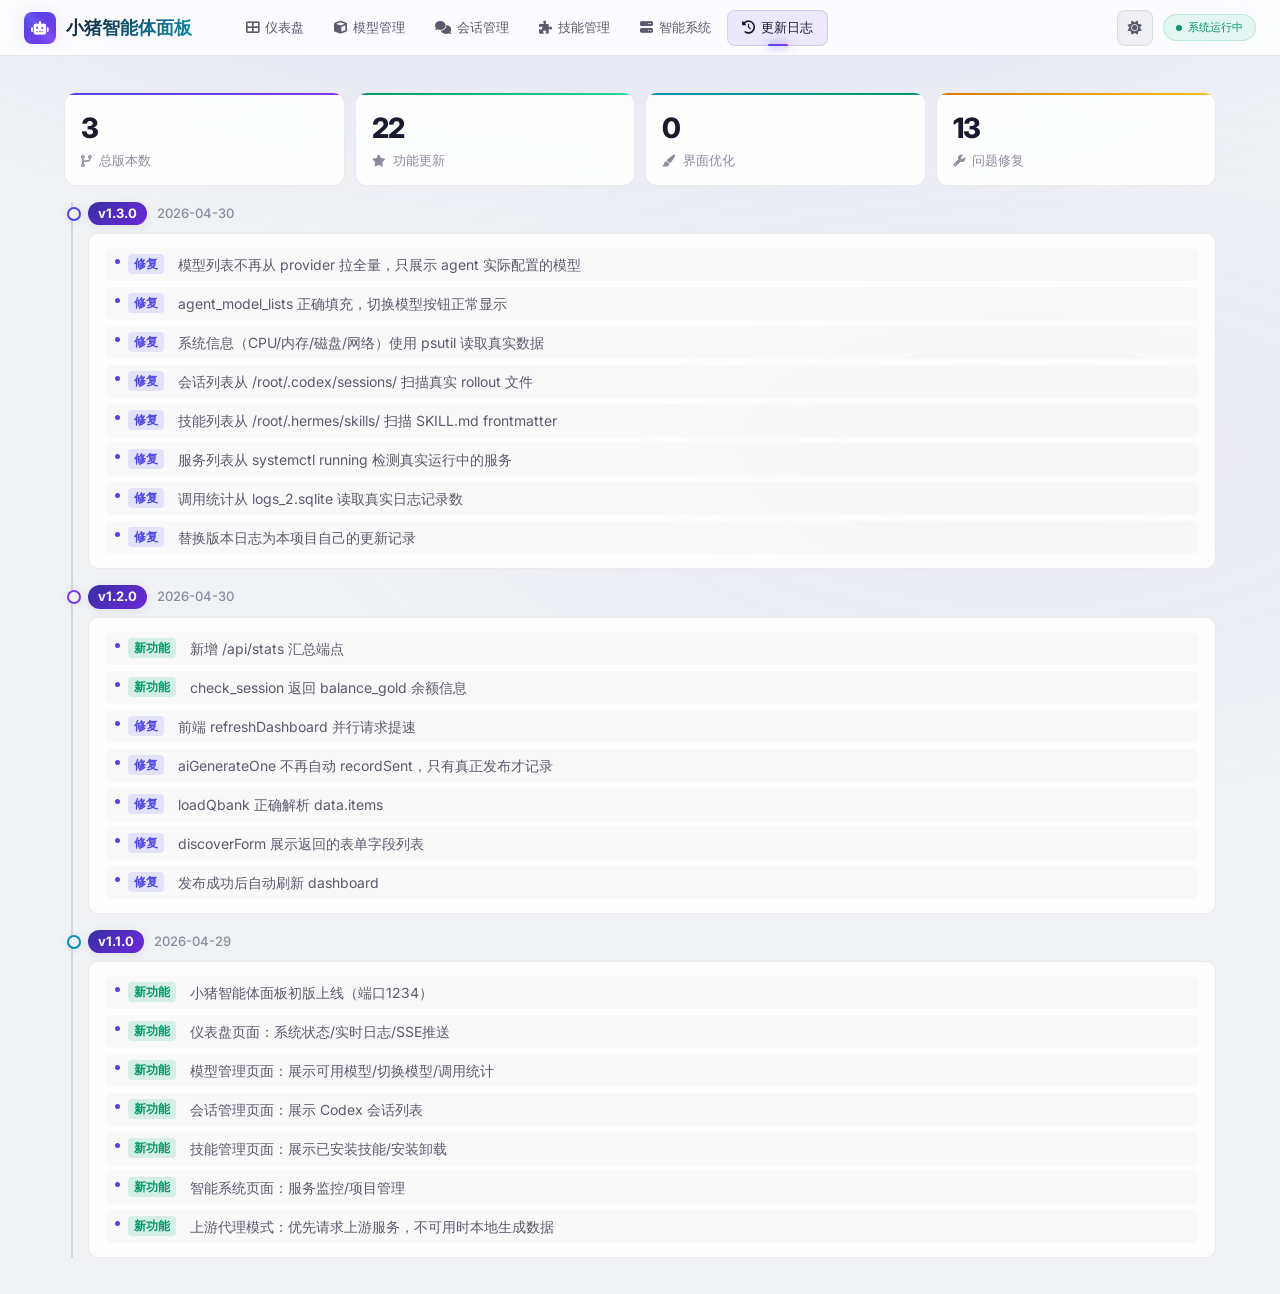
==== changelog.html @ 763acb1e "Initial commit: Codex WebUI monitoring panel" ====
<!DOCTYPE html>
<html lang="zh-CN">
<head>
    <meta charset="UTF-8">
    <meta name="viewport" content="width=device-width, initial-scale=1.0">
    <meta http-equiv="Cache-Control" content="no-cache, no-store, must-revalidate">
    <meta http-equiv="Pragma" content="no-cache">
    <meta http-equiv="Expires" content="0">
    <title>更新日志 · 小猪智能体面板</title>
    <link rel="stylesheet" href="https://cdnjs.cloudflare.com/ajax/libs/font-awesome/6.4.0/css/all.min.css">
    <link href="https://fonts.googleapis.com/css2?family=Inter:wght@300;400;500;600;700;800;900&display=swap" rel="stylesheet">
    <link rel="stylesheet" href="theme.css?v=20260429">
    <link rel="stylesheet" href="navbar.css?v=20260429?v=20260428">
    <style>
        
        
        
        
        
        
                                .timeline { position: relative; padding-left: 24px; }
        .timeline::before {
            content: '';
            position: absolute;
            left: 7px;
            top: 0;
            bottom: 0;
            width: 2px;
            background: linear-gradient(to bottom, var(--accent-1), var(--accent-2), var(--accent-3), transparent);
        }
        .version-entry {
            margin-bottom: 16px;
            position: relative;
            animation: fadeInUp 0.4s ease forwards;
        }
        .version-entry::before {
            content: '';
            position: absolute;
            left: -21px;
            top: 5px;
            width: 10px;
            height: 10px;
            background: var(--bg-primary);
            border: 2px solid var(--accent-1);
            border-radius: 50%;
            box-shadow: 0 0 8px var(--glow-1);
        }
        .version-entry:nth-child(2)::before { border-color: var(--accent-2); box-shadow: 0 0 8px var(--glow-2); }
        .version-entry:nth-child(3)::before { border-color: var(--accent-3); }
        .version-entry:nth-child(4)::before { border-color: var(--accent-4); }
        .version-header {
            display: flex;
            align-items: center;
            gap: 10px;
            margin-bottom: 8px;
        }
        .version-number {
            background: linear-gradient(135deg, var(--accent-1), var(--accent-2));
            color: white;
            padding: 2px 10px;
            border-radius: 12px;
            font-size: 13px;
            font-weight: 700;
            box-shadow: 0 2px 8px var(--glow-1);
        }
        .version-date { color: var(--text-muted); font-size: 13px; font-weight: 500; }
        .version-card {
            background: var(--bg-card);
            backdrop-filter: blur(12px);
            border: 1px solid var(--border);
            border-radius: 10px;
            padding: 14px 16px;
            transition: all 0.3s ease;
        }
        .version-card:hover { border-color: var(--border-glow); }
        .changelog-list { list-style: none; display: flex; flex-direction: column; gap: 6px; }
        .changelog-item {
            display: flex;
            align-items: flex-start;
            gap: 8px;
            padding: 6px 10px;
            background: rgba(255,255,255,0.02);
            border-radius: 6px;
            font-size: 14px;
            color: var(--text-secondary);
        }
        [data-theme="light"] .changelog-item { background: rgba(0,0,0,0.02); }
        .changelog-item::before {
            content: '';
            width: 5px;
            height: 5px;
            border-radius: 50%;
            background: var(--accent-1);
            margin-top: 5px;
            flex-shrink: 0;
        }
        .version-type {
            display: inline-block;
            padding: 1px 6px;
            border-radius: 4px;
            font-size: 12px;
            font-weight: 700;
            margin-right: 6px;
        }
        .version-type.feature { background: rgba(16,185,129,0.15); color: var(--accent-4); }
        .version-type.fix { background: rgba(99,102,241,0.15); color: var(--accent-1); }
        .version-type.ui { background: rgba(245,158,11,0.15); color: var(--accent-5); }
        .version-type.enhancement { background: rgba(139,92,246,0.15); color: var(--accent-2); }
        .version-type.note { background: rgba(6,182,212,0.15); color: var(--accent-3); }
        .version-type.perf { background: rgba(239,68,68,0.15); color: var(--accent-6); }
        .version-type.refactor { background: rgba(139,92,246,0.15); color: var(--accent-2); }
        @keyframes fadeInUp { from { opacity: 0; transform: translateY(12px); } to { opacity: 1; transform: translateY(0); } }
        
        @media (max-width: 768px) {
                            .timeline { padding-left: 20px; }
        }
        @media (max-width: 480px) {
                            .version-card { padding: 10px; }
            .version-number { font-size: 10px; padding: 2px 8px; }
            .changelog-item { font-size: 12px; padding: 5px 8px; }
            .timeline { padding-left: 16px; }
            .timeline::before { left: 5px; }
            .version-entry::before { left: -17px; width: 8px; height: 8px; }
        }
        
        
        
    
        [data-theme="light"] .changelog-item { background: rgba(0,0,0,0.02); }
        [data-theme="light"] .version-card { background: rgba(255,255,255,0.9); border-color: rgba(0,0,0,0.08); }
        [data-theme="light"] .version-header { border-color: rgba(0,0,0,0.06); }
        [data-theme="light"] .version-number { color: white; background: linear-gradient(135deg, #3730a3, #6d28d9); }
        [data-theme="light"] .version-date { color: var(--text-muted); }
        [data-theme="light"] .timeline::before { background: rgba(0,0,0,0.1); }
</style>
</head>
<body>
    
    

    <div class="main-container">
        <div class="stats-grid">
            <div class="stat-card">
                <div class="stat-value" id="stat-total-versions">--</div>
                <div class="stat-label"><i class="fas fa-code-branch"></i> 总版本数</div>
            </div>
            <div class="stat-card">
                <div class="stat-value" id="stat-total-changes">--</div>
                <div class="stat-label"><i class="fas fa-star"></i> 功能更新</div>
            </div>
            <div class="stat-card">
                <div class="stat-value" id="stat-ui-changes">--</div>
                <div class="stat-label"><i class="fas fa-paint-brush"></i> 界面优化</div>
            </div>
            <div class="stat-card">
                <div class="stat-value" id="stat-fix-changes">--</div>
                <div class="stat-label"><i class="fas fa-wrench"></i> 问题修复</div>
            </div>
        </div>
        <div class="timeline" id="timeline"></div>
    </div>

    <script>
    // ========== 智能体面板更新日志（静态数据）==========
    // 只记录与智能体面板直接相关的更新
    // 添加新版本时，在 entries 数组开头插入
    // 类型：新功能 / 修复 / 界面 / 优化 / 重构 / 性能
    const CHANGELOG_DATA = {
        "entries": [
            {
                "version": "v1.3.0",
                "date": "2026-04-30",
                "changes": [
                    {"type": "修复", "desc": "模型列表不再从 provider 拉全量，只展示 agent 实际配置的模型"},
                    {"type": "修复", "desc": "agent_model_lists 正确填充，切换模型按钮正常显示"},
                    {"type": "修复", "desc": "系统信息（CPU/内存/磁盘/网络）使用 psutil 读取真实数据"},
                    {"type": "修复", "desc": "会话列表从 /root/.codex/sessions/ 扫描真实 rollout 文件"},
                    {"type": "修复", "desc": "技能列表从 /root/.hermes/skills/ 扫描 SKILL.md frontmatter"},
                    {"type": "修复", "desc": "服务列表从 systemctl running 检测真实运行中的服务"},
                    {"type": "修复", "desc": "调用统计从 logs_2.sqlite 读取真实日志记录数"},
                    {"type": "修复", "desc": "替换版本日志为本项目自己的更新记录"}
                ]
            },
            {
                "version": "v1.2.0",
                "date": "2026-04-30",
                "changes": [
                    {"type": "新功能", "desc": "新增 /api/stats 汇总端点"},
                    {"type": "新功能", "desc": "check_session 返回 balance_gold 余额信息"},
                    {"type": "修复", "desc": "前端 refreshDashboard 并行请求提速"},
                    {"type": "修复", "desc": "aiGenerateOne 不再自动 recordSent，只有真正发布才记录"},
                    {"type": "修复", "desc": "loadQbank 正确解析 data.items"},
                    {"type": "修复", "desc": "discoverForm 展示返回的表单字段列表"},
                    {"type": "修复", "desc": "发布成功后自动刷新 dashboard"}
                ]
            },
            {
                "version": "v1.1.0",
                "date": "2026-04-29",
                "changes": [
                    {"type": "新功能", "desc": "小猪智能体面板初版上线（端口1234）"},
                    {"type": "新功能", "desc": "仪表盘页面：系统状态/实时日志/SSE推送"},
                    {"type": "新功能", "desc": "模型管理页面：展示可用模型/切换模型/调用统计"},
                    {"type": "新功能", "desc": "会话管理页面：展示 Codex 会话列表"},
                    {"type": "新功能", "desc": "技能管理页面：展示已安装技能/安装卸载"},
                    {"type": "新功能", "desc": "智能系统页面：服务监控/项目管理"},
                    {"type": "新功能", "desc": "上游代理模式：优先请求上游服务，不可用时本地生成数据"}
                ]
            }
        ]
    };
    // ==================================================

    const TYPE_LABELS = {
        '新功能': 'feature', '修复': 'fix',
        '界面': 'ui', '优化': 'enhancement',
        '重构': 'refactor', '性能': 'perf'
    };
    function esc(s) {
        const d = document.createElement('div');
        d.textContent = s || '';
        return d.innerHTML;
    }

    // 直接渲染，无需API请求
    (function renderChangelog() {
        const entries = CHANGELOG_DATA.entries || [];

        // 动态计算统计
        let totalChanges = 0, uiChanges = 0, fixChanges = 0;
        entries.forEach(function(entry) {
            (entry.changes || []).forEach(function(c) {
                totalChanges++;
                const t = c.type || '';
                if (t === '界面' || t === '优化' || t === '重构') uiChanges++;
                if (t === '修复') fixChanges++;
            });
        });
        document.getElementById('stat-total-versions').textContent = entries.length;
        document.getElementById('stat-total-changes').textContent = totalChanges;
        document.getElementById('stat-ui-changes').textContent = uiChanges;
        document.getElementById('stat-fix-changes').textContent = fixChanges;

        // 渲染时间轴
        const timeline = document.getElementById('timeline');
        let html = '';
        entries.forEach(function(entry, i) {
            const changes = entry.changes || [];
            let itemsHtml = '';
            changes.forEach(function(c) {
                const typeKey = TYPE_LABELS[c.type] || 'note';
                itemsHtml += '<li class="changelog-item"><span class="version-type ' + esc(typeKey) + '">' + esc(c.type) + '</span>' + esc(c.desc) + '</li>';
            });
            html += '<div class="version-entry" style="animation-delay:' + (i * 0.05) + 's">' +
                '<div class="version-header"><span class="version-number">' + esc(entry.version) + '</span><span class="version-date">' + esc(entry.date) + '</span></div>' +
                '<div class="version-card"><ul class="changelog-list">' + itemsHtml + '</ul></div>' +
            '</div>';
        });
        timeline.innerHTML = html;
    })();
    </script>
    <script src="auth.js?v=20260429"></script>
<script src="navbar.js?v=20260429"></script>
</body>
</html>
---- theme.css ----
/* ========================================
   小猪智能体面板 - 公共主题样式
   所有页面统一引用此文件
   ======================================== */

/* ===== CSS变量 ===== */
:root {
    --bg-primary: #0a0a0f;
    --bg-secondary: #12121a;
    --bg-card: rgba(18, 18, 26, 0.8);
    --bg-card-hover: rgba(25, 25, 40, 0.9);
    --border: rgba(255, 255, 255, 0.06);
    --border-glow: rgba(99, 102, 241, 0.3);
    --text-primary: #f0f0f5;
    --text-secondary: #8b8b9e;
    --text-muted: #5a5a6e;
    --accent-1: #6366f1;
    --accent-2: #8b5cf6;
    --accent-3: #06b6d4;
    --accent-4: #10b981;
    --accent-5: #f59e0b;
    --accent-6: #ef4444;
    --glow-1: rgba(99, 102, 241, 0.15);
    --glow-2: rgba(139, 92, 246, 0.15);
    --glow-3: rgba(6, 182, 212, 0.15);
}
[data-theme="light"] {
    --bg-primary: #f0f2f5;
    --bg-secondary: #ffffff;
    --bg-card: rgba(255,255,255,0.9);
    --bg-card-hover: rgba(255,255,255,0.95);
    --border: rgba(0,0,0,0.08);
    --border-glow: rgba(99,102,241,0.2);
    --text-primary: #1a1a2e;
    --text-secondary: #5a5a6e;
    --text-muted: #8b8b9e;
    --accent-1: #4f46e5;
    --accent-2: #7c3aed;
    --accent-3: #0891b2;
    --accent-4: #059669;
    --accent-5: #d97706;
    --accent-6: #dc2626;
    --glow-1: rgba(79,70,229,0.1);
    --glow-2: rgba(124,58,237,0.1);
    --glow-3: rgba(8,145,178,0.1);
}

/* ===== 基础重置 ===== */
* { margin: 0; padding: 0; box-sizing: border-box; }
body {
    font-family: 'Inter', 'Microsoft YaHei', -apple-system, BlinkMacSystemFont, sans-serif;
    background: var(--bg-primary);
    color: var(--text-primary);
    line-height: 1.5;
    font-size: 15px;
    overflow-x: hidden;
    transition: background-color 0.4s ease, color 0.3s ease;
}
body::before {
    content: ''; position: fixed; top: 0; left: 0; right: 0; bottom: 0;
    background: radial-gradient(ellipse 80% 50% at 50% -20%, rgba(99,102,241,0.12), transparent),
                radial-gradient(ellipse 60% 40% at 80% 50%, rgba(139,92,246,0.06), transparent);
    pointer-events: none; z-index: 0;
}
body::after {
    content: ''; position: fixed; top: 0; left: 0; right: 0; bottom: 0;
    background-image: linear-gradient(rgba(255,255,255,0.02) 1px, transparent 1px),
                      linear-gradient(90deg, rgba(255,255,255,0.02) 1px, transparent 1px);
    background-size: 60px 60px; pointer-events: none; z-index: 0;
}

/* ===== 主容器 ===== */
.main-container {
    margin-top: 72px;
    padding: 20px 24px;
    max-width: 1200px;
    margin-left: auto;
    margin-right: auto;
    position: relative;
    z-index: 1;
}

/* ===== 卡片 ===== */
.card {
    background: var(--bg-card);
    backdrop-filter: blur(12px);
    border: 1px solid var(--border);
    border-radius: 12px;
    margin-bottom: 12px;
    overflow: hidden;
    transition: background-color 0.4s ease, border-color 0.4s ease;
}
.card-header {
    padding: 12px 16px;
    border-bottom: 1px solid var(--border);
    display: flex;
    align-items: center;
    justify-content: space-between;
    min-height: 44px;
}
.card-title {
    font-size: 15px;
    font-weight: 700;
    display: flex;
    align-items: center;
    gap: 8px;
}
.card-title i { color: var(--accent-1); font-size: 15px; }
.card-body { padding: 16px; }

/* ===== 按钮 ===== */
.btn {
    display: inline-flex; align-items: center; gap: 6px;
    padding: 7px 14px; border-radius: 8px;
    font-size: 14px; font-weight: 600;
    cursor: pointer; transition: all 0.3s ease;
    border: none; text-decoration: none;
}
.btn-primary { background: linear-gradient(135deg, var(--accent-1), var(--accent-2)); color: white; box-shadow: 0 2px 10px var(--glow-1); }
.btn-primary:hover { transform: translateY(-1px); box-shadow: 0 4px 15px var(--glow-1); }
.btn-ghost { background: rgba(255,255,255,0.05); color: var(--text-secondary); border: 1px solid var(--border); }
.btn-ghost:hover { background: rgba(255,255,255,0.08); color: var(--text-primary); }
.btn-success { background: linear-gradient(135deg, var(--accent-4), #34d399); color: white; }
.btn-warning { background: linear-gradient(135deg, var(--accent-5), #fbbf24); color: #1a1a2e; }
.btn-danger { background: linear-gradient(135deg, var(--accent-6), #dc2626); color: white; }
.btn-sm { padding: 4px 8px !important; font-size: 12px !important; }
.btn:disabled { opacity: 0.5; cursor: not-allowed; transform: none !important; }

/* ===== 统计卡片 ===== */
.stats-grid {
    display: grid; grid-template-columns: repeat(4, 1fr); gap: 10px; margin-bottom: 16px;
}
.stat-card {
    background: var(--bg-card); backdrop-filter: blur(12px);
    border: 1px solid var(--border); border-radius: 12px; padding: 14px 16px;
    position: relative; overflow: hidden; transition: all 0.3s ease;
}
.stat-card::before {
    content: ''; position: absolute; top: 0; left: 0; right: 0; height: 2px;
}
.stat-card:nth-child(1)::before { background: linear-gradient(90deg, var(--accent-1), var(--accent-2)); }
.stat-card:nth-child(2)::before { background: linear-gradient(90deg, var(--accent-4), #34d399); }
.stat-card:nth-child(3)::before { background: linear-gradient(90deg, var(--accent-3), var(--accent-4)); }
.stat-card:nth-child(4)::before { background: linear-gradient(90deg, var(--accent-5), #fbbf24); }
.stat-card:nth-child(5)::before { background: linear-gradient(90deg, #6b7280, #9ca3af); }
.stat-card:nth-child(6)::before { background: linear-gradient(90deg, #8b5cf6, #a78bfa); }
.stat-card:hover {
    border-color: var(--border-glow); transform: translateY(-2px);
}
.stat-value {
    font-size: 28px; font-weight: 800; letter-spacing: -0.5px; margin-bottom: 2px;
}
.stat-label {
    color: var(--text-muted); font-size: 13px; font-weight: 500;
}
.stat-label i {
    margin-right: 4px; font-size: 12px;
}
.stat-card.clickable { cursor: pointer; }
.stat-card.clickable:active { transform: scale(0.98); }

/* ===== 主题切换动画 ===== */
.card, .stat-card, .model-item, .agent-card, .version-card, .log-container,
.config-item, .info-card, .agent-stat {
    transition: background-color 0.4s ease, border-color 0.4s ease, box-shadow 0.4s ease;
}

/* ===== 响应式 ===== */
@media (max-width: 1024px) {
    .main-container { padding: 16px 20px; }
}
@media (max-width: 768px) {
    .main-container { padding: 12px; margin-top: 60px; max-width: 100%; }
    .card-header { padding: 10px 12px; }
    .card-body { padding: 12px; }
    .stats-grid { grid-template-columns: repeat(2, 1fr); gap: 8px; }
}
@media (max-width: 480px) {
    .main-container { padding: 8px; margin-top: 52px; }
    .stats-grid { grid-template-columns: repeat(2, 1fr); gap: 6px; }
    .stat-value { font-size: 24px; }
}

/* ===== 滚动条 ===== */
::-webkit-scrollbar { width: 5px; }
::-webkit-scrollbar-track { background: transparent; }
::-webkit-scrollbar-thumb { background: rgba(255,255,255,0.1); border-radius: 3px; }
---- navbar.css ----
/**
 * 小猪智能体面板 公共导航栏样式
 * 所有页面统一引用此文件
 */

/* ===== 导航栏 ===== */
.navbar {
    background: rgba(10, 10, 15, 0.85);
    backdrop-filter: blur(20px) saturate(1.5);
    -webkit-backdrop-filter: blur(20px) saturate(1.5);
    border-bottom: 1px solid var(--border);
    height: 56px;
    position: fixed;
    top: 0; left: 0; right: 0;
    z-index: 1000;
    display: flex;
    align-items: center;
    padding: 0 24px;
}
[data-theme="light"] .navbar {
    background: rgba(255,255,255,0.85);
}

/* 品牌 */
.navbar-brand {
    display: flex;
    align-items: center;
    gap: 10px;
    font-size: 18px;
    font-weight: 800;
    color: var(--text-primary);
    text-decoration: none;
}
.navbar-brand .logo {
    width: 32px; height: 32px;
    background: linear-gradient(135deg, var(--accent-1), var(--accent-2));
    border-radius: 8px;
    display: flex;
    align-items: center;
    justify-content: center;
    font-size: 14px;
    color: white;
    box-shadow: 0 0 16px var(--glow-1);
    position: relative;
    overflow: visible;
}
.navbar-brand .logo::after {
    content: '';
    position: absolute;
    top: -50%; left: -50%;
    width: 200%; height: 200%;
    background: linear-gradient(45deg, transparent 40%, rgba(255,255,255,0.1) 50%, transparent 60%);
    animation: shimmer 3s infinite;
}
@keyframes shimmer {
    0% { transform: translateX(-100%) rotate(45deg); }
    100% { transform: translateX(100%) rotate(45deg); }
}
.navbar-brand span {
    background: linear-gradient(135deg, var(--text-primary), var(--accent-3));
    -webkit-background-clip: text;
    -webkit-text-fill-color: transparent;
    background-clip: text;
}

/* 菜单 */
.navbar-menu {
    display: flex;
    margin-left: 40px;
    gap: 2px;
}
.navbar-item {
    display: flex;
    align-items: center;
    gap: 6px;
    padding: 0 14px;
    height: 36px;
    color: var(--text-secondary);
    text-decoration: none;
    font-size: 13px;
    font-weight: 500;
    border-radius: 8px;
    transition: all 0.3s ease;
    position: relative;
}
.navbar-item:hover {
    color: var(--text-primary);
    background: rgba(255,255,255,0.05);
}
[data-theme="light"] .navbar-item:hover {
    background: rgba(0,0,0,0.05);
}
.navbar-item.active {
    color: var(--text-primary);
    background: linear-gradient(135deg, var(--glow-1), var(--glow-2));
    border: 1px solid var(--border-glow);
}
.navbar-item.active::before {
    content: '';
    position: absolute;
    bottom: -1px;
    left: 50%;
    transform: translateX(-50%);
    width: 20px;
    height: 2px;
    background: linear-gradient(90deg, var(--accent-1), var(--accent-2));
    border-radius: 1px;
    box-shadow: 0 0 10px var(--accent-1);
}

/* 右侧区域 */
.navbar-right {
    margin-left: auto;
    display: flex;
    align-items: center;
    gap: 10px;
    flex-shrink: 0;
}

/* 主题切换按钮 */
.theme-toggle {
    width: 36px; height: 36px;
    border-radius: 8px;
    border: 1px solid var(--border);
    background: rgba(255,255,255,0.05);
    color: var(--text-secondary);
    cursor: pointer;
    display: flex; align-items: center; justify-content: center;
    font-size: 14px;
    transition: all 0.3s ease;
    position: relative;
    overflow: hidden;
}
.theme-toggle:hover {
    background: rgba(255,255,255,0.1);
    color: var(--text-primary);
    border-color: var(--border-glow);
}
[data-theme="light"] .theme-toggle {
    background: rgba(0,0,0,0.05);
}
[data-theme="light"] .theme-toggle:hover {
    background: rgba(0,0,0,0.08);
}
.theme-toggle .icon-sun,
.theme-toggle .icon-moon {
    position: absolute;
    transition: all 0.4s cubic-bezier(0.4, 0, 0.2, 1);
}
.theme-toggle .icon-sun {
    opacity: 0;
    transform: rotate(-90deg) scale(0.5);
}
.theme-toggle .icon-moon {
    opacity: 1;
    transform: rotate(0deg) scale(1);
}
[data-theme="light"] .theme-toggle .icon-sun {
    opacity: 1;
    transform: rotate(0deg) scale(1);
}
[data-theme="light"] .theme-toggle .icon-moon {
    opacity: 0;
    transform: rotate(90deg) scale(0.5);
}

/* 状态标签 */
.navbar-status {
    display: flex;
    align-items: center;
    gap: 6px;
    padding: 4px 12px;
    background: rgba(16,185,129,0.1);
    border: 1px solid rgba(16,185,129,0.2);
    border-radius: 16px;
    font-size: 11px;
    color: var(--accent-4);
    font-weight: 500;
}
.navbar-status .pulse {
    width: 6px; height: 6px;
    background: var(--accent-4);
    border-radius: 50%;
    animation: pulse-dot 2s infinite;
}
@keyframes pulse-dot {
    0%, 100% { opacity: 1; box-shadow: 0 0 0 0 rgba(16,185,129,0.4); }
    50% { opacity: 0.8; box-shadow: 0 0 0 6px rgba(16,185,129,0); }
}

/* 汉堡菜单按钮 */
.hamburger {
    display: none;
    width: 36px; height: 36px;
    border-radius: 8px;
    border: 1px solid var(--border);
    background: rgba(255,255,255,0.05);
    color: var(--text-secondary);
    cursor: pointer;
    align-items: center;
    justify-content: center;
    font-size: 16px;
    transition: all 0.3s ease;
}
.hamburger:hover {
    background: rgba(255,255,255,0.1);
    color: var(--text-primary);
}
[data-theme="light"] .hamburger {
    background: rgba(0,0,0,0.05);
}
[data-theme="light"] .hamburger:hover {
    background: rgba(0,0,0,0.08);
}

/* ===== 手机端下拉菜单 ===== */
.mobile-menu {
    display: none;
    position: fixed;
    top: 56px; left: 0; right: 0;
    background: rgba(10,10,15,0.95);
    backdrop-filter: blur(20px);
    -webkit-backdrop-filter: blur(20px);
    border-bottom: 1px solid var(--border);
    z-index: 999;
    flex-direction: column;
    padding: 8px 16px 12px;
    gap: 4px;
    max-height: calc(100vh - 56px);
    overflow-y: auto;
}
.mobile-menu.open {
    display: flex;
}
[data-theme="light"] .mobile-menu {
    background: rgba(255,255,255,0.95);
}
.mobile-menu-item {
    display: flex;
    align-items: center;
    gap: 10px;
    padding: 12px 14px;
    color: var(--text-secondary);
    text-decoration: none;
    font-size: 13px;
    font-weight: 500;
    border-radius: 8px;
    transition: all 0.3s ease;
}
.mobile-menu-item:hover {
    color: var(--text-primary);
    background: rgba(255,255,255,0.05);
}
[data-theme="light"] .mobile-menu-item:hover {
    background: rgba(0,0,0,0.05);
}
.mobile-menu-item.active {
    color: var(--text-primary);
    background: linear-gradient(135deg, var(--glow-1), var(--glow-2));
    border: 1px solid var(--border-glow);
}

/* 会话管理 */
.nav-menu a:nth-child(4) i { color: var(--accent-5); }

/* ===== 响应式 ===== */
@media (max-width: 768px) {
    .navbar { padding: 0 16px; justify-content: space-between; height: 60px; }
    .navbar-menu { display: none !important; }
    .navbar-status { display: none !important; }
    .theme-toggle { display: flex !important; width: 38px !important; height: 38px !important; font-size: 14px !important; }
    .hamburger { display: flex !important; width: 38px !important; height: 38px !important; font-size: 16px !important; }
    .navbar-right { gap: 8px; flex-shrink: 0; }
    .navbar-brand { font-size: 16px; flex-shrink: 0; gap: 8px; }
    .navbar-brand .logo { width: 34px; height: 34px; font-size: 14px; }
    .navbar-brand .logo::after { display: none; }
    .mobile-menu { top: 60px; max-height: calc(100vh - 60px); }
}
@media (max-width: 480px) {
    .navbar { padding: 0 12px; height: 52px; }
    .navbar-brand { gap: 8px; }
    .navbar-brand .logo { width: 30px; height: 30px; font-size: 13px; }
    .theme-toggle { width: 34px !important; height: 34px !important; font-size: 13px !important; }
    .hamburger { width: 34px !important; height: 34px !important; font-size: 14px !important; }
    .navbar-right { gap: 6px; }
    .mobile-menu { top: 52px; padding: 6px 10px 10px; }
    .mobile-menu-item { padding: 10px 12px; font-size: 13px; }
}
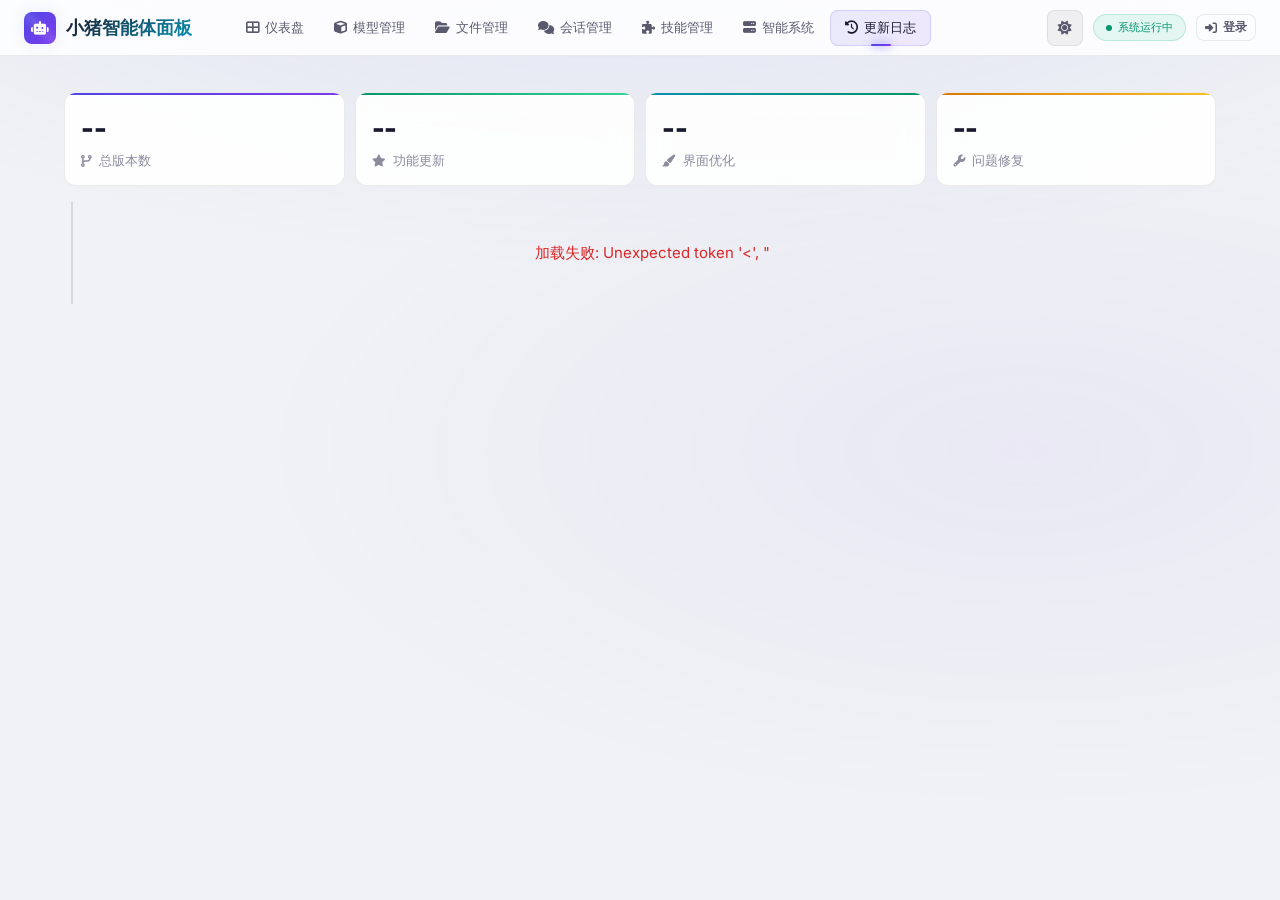
==== commit dbaf0ba2: "feat: 全面优化监控面板 - 动态agent检测/token统计/文件管理/安全保护 主要改动: - 动态agent检测: 移除Hermes硬编码，自动发现OpenClaw和Codex - Tok" ====
--- a/changelog.html
+++ b/changelog.html
@@ -160,57 +160,7 @@
         <div class="timeline" id="timeline"></div>
     </div>
 
-    <script>
-    // ========== 智能体面板更新日志（静态数据）==========
-    // 只记录与智能体面板直接相关的更新
-    // 添加新版本时，在 entries 数组开头插入
-    // 类型：新功能 / 修复 / 界面 / 优化 / 重构 / 性能
-    const CHANGELOG_DATA = {
-        "entries": [
-            {
-                "version": "v1.3.0",
-                "date": "2026-04-30",
-                "changes": [
-                    {"type": "修复", "desc": "模型列表不再从 provider 拉全量，只展示 agent 实际配置的模型"},
-                    {"type": "修复", "desc": "agent_model_lists 正确填充，切换模型按钮正常显示"},
-                    {"type": "修复", "desc": "系统信息（CPU/内存/磁盘/网络）使用 psutil 读取真实数据"},
-                    {"type": "修复", "desc": "会话列表从 /root/.codex/sessions/ 扫描真实 rollout 文件"},
-                    {"type": "修复", "desc": "技能列表从 /root/.hermes/skills/ 扫描 SKILL.md frontmatter"},
-                    {"type": "修复", "desc": "服务列表从 systemctl running 检测真实运行中的服务"},
-                    {"type": "修复", "desc": "调用统计从 logs_2.sqlite 读取真实日志记录数"},
-                    {"type": "修复", "desc": "替换版本日志为本项目自己的更新记录"}
-                ]
-            },
-            {
-                "version": "v1.2.0",
-                "date": "2026-04-30",
-                "changes": [
-                    {"type": "新功能", "desc": "新增 /api/stats 汇总端点"},
-                    {"type": "新功能", "desc": "check_session 返回 balance_gold 余额信息"},
-                    {"type": "修复", "desc": "前端 refreshDashboard 并行请求提速"},
-                    {"type": "修复", "desc": "aiGenerateOne 不再自动 recordSent，只有真正发布才记录"},
-                    {"type": "修复", "desc": "loadQbank 正确解析 data.items"},
-                    {"type": "修复", "desc": "discoverForm 展示返回的表单字段列表"},
-                    {"type": "修复", "desc": "发布成功后自动刷新 dashboard"}
-                ]
-            },
-            {
-                "version": "v1.1.0",
-                "date": "2026-04-29",
-                "changes": [
-                    {"type": "新功能", "desc": "小猪智能体面板初版上线（端口1234）"},
-                    {"type": "新功能", "desc": "仪表盘页面：系统状态/实时日志/SSE推送"},
-                    {"type": "新功能", "desc": "模型管理页面：展示可用模型/切换模型/调用统计"},
-                    {"type": "新功能", "desc": "会话管理页面：展示 Codex 会话列表"},
-                    {"type": "新功能", "desc": "技能管理页面：展示已安装技能/安装卸载"},
-                    {"type": "新功能", "desc": "智能系统页面：服务监控/项目管理"},
-                    {"type": "新功能", "desc": "上游代理模式：优先请求上游服务，不可用时本地生成数据"}
-                ]
-            }
-        ]
-    };
-    // ==================================================
-
+    <script>    const API_HOST = window.location.origin;
     const TYPE_LABELS = {
         '新功能': 'feature', '修复': 'fix',
         '界面': 'ui', '优化': 'enhancement',
@@ -222,43 +172,48 @@
         return d.innerHTML;
     }
 
-    // 直接渲染，无需API请求
-    (function renderChangelog() {
-        const entries = CHANGELOG_DATA.entries || [];
-
-        // 动态计算统计
-        let totalChanges = 0, uiChanges = 0, fixChanges = 0;
-        entries.forEach(function(entry) {
-            (entry.changes || []).forEach(function(c) {
-                totalChanges++;
-                const t = c.type || '';
-                if (t === '界面' || t === '优化' || t === '重构') uiChanges++;
-                if (t === '修复') fixChanges++;
+    // 从 API 加载更新日志
+    async function loadChangelog() {
+        try {
+            const resp = await fetch(API_HOST + '/api/changelog');
+            const data = await resp.json();
+            const entries = data.entries || [];
+
+            let totalChanges = 0, uiChanges = 0, fixChanges = 0;
+            entries.forEach(function(entry) {
+                (entry.changes || []).forEach(function(c) {
+                    totalChanges++;
+                    const t = c.type || '';
+                    if (t === '界面' || t === '优化' || t === '重构') uiChanges++;
+                    if (t === '修复') fixChanges++;
+                });
             });
-        });
-        document.getElementById('stat-total-versions').textContent = entries.length;
-        document.getElementById('stat-total-changes').textContent = totalChanges;
-        document.getElementById('stat-ui-changes').textContent = uiChanges;
-        document.getElementById('stat-fix-changes').textContent = fixChanges;
-
-        // 渲染时间轴
-        const timeline = document.getElementById('timeline');
-        let html = '';
-        entries.forEach(function(entry, i) {
-            const changes = entry.changes || [];
-            let itemsHtml = '';
-            changes.forEach(function(c) {
-                const typeKey = TYPE_LABELS[c.type] || 'note';
-                itemsHtml += '<li class="changelog-item"><span class="version-type ' + esc(typeKey) + '">' + esc(c.type) + '</span>' + esc(c.desc) + '</li>';
+            document.getElementById('stat-total-versions').textContent = entries.length;
+            document.getElementById('stat-total-changes').textContent = totalChanges;
+            document.getElementById('stat-ui-changes').textContent = uiChanges;
+            document.getElementById('stat-fix-changes').textContent = fixChanges;
+
+            const timeline = document.getElementById('timeline');
+            let html = '';
+            entries.forEach(function(entry, i) {
+                const changes = entry.changes || [];
+                let itemsHtml = '';
+                changes.forEach(function(c) {
+                    const typeKey = TYPE_LABELS[c.type] || 'note';
+                    itemsHtml += '<li class="changelog-item"><span class="version-type ' + esc(typeKey) + '">' + esc(c.type) + '</span>' + esc(c.desc) + '</li>';
+                });
+                html += '<div class="version-entry" style="animation-delay:' + (i * 0.05) + 's">' +
+                    '<div class="version-header"><span class="version-number">' + esc(entry.version) + '</span><span class="version-date">' + esc(entry.date) + '</span></div>' +
+                    '<div class="version-card"><ul class="changelog-list">' + itemsHtml + '</ul></div>' +
+                '</div>';
             });
-            html += '<div class="version-entry" style="animation-delay:' + (i * 0.05) + 's">' +
-                '<div class="version-header"><span class="version-number">' + esc(entry.version) + '</span><span class="version-date">' + esc(entry.date) + '</span></div>' +
-                '<div class="version-card"><ul class="changelog-list">' + itemsHtml + '</ul></div>' +
-            '</div>';
-        });
-        timeline.innerHTML = html;
-    })();
-    </script>
+            timeline.innerHTML = html;
+        } catch(e) {
+            document.getElementById('timeline').innerHTML = '<div style="color:var(--accent-6);text-align:center;padding:40px;">加载失败: ' + e.message + '</div>';
+        }
+    }
+
+    loadChangelog();</script>
     <script src="auth.js?v=20260429"></script>
 <script src="navbar.js?v=20260429"></script>
 </body>
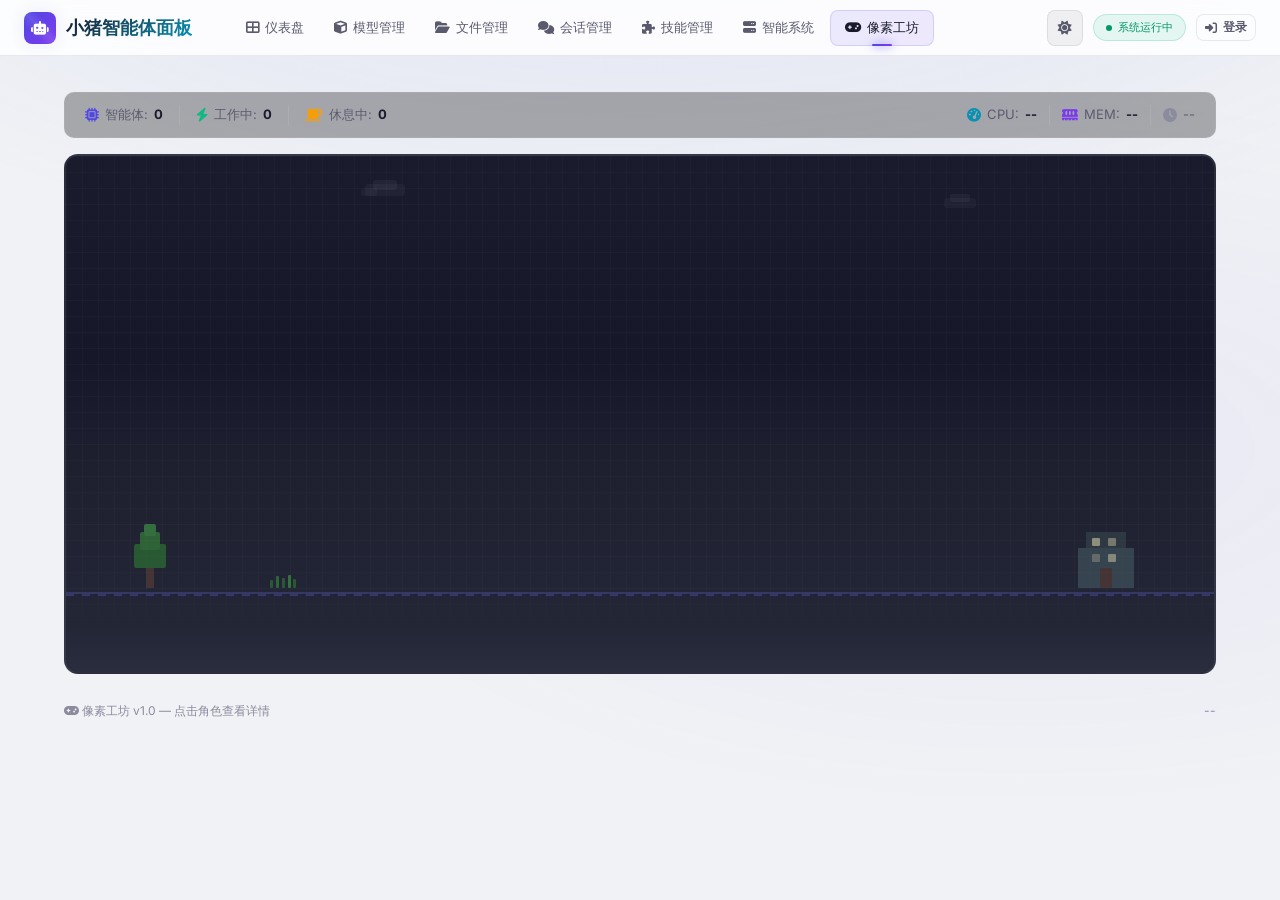
==== commit c2e595a3: "feat: 像素工坊 - 替换更新日志为像素风游戏界面 - 删除更新日志功能，替换为像素风 Agent 状态看板 - 每个智能体以像素角色呈现，体现工作/休息/离线状态 - 工作状态：角色坐着敲电脑，" ====
--- a/changelog.html
+++ b/changelog.html
@@ -4,217 +4,702 @@
     <meta charset="UTF-8">
     <meta name="viewport" content="width=device-width, initial-scale=1.0">
     <meta http-equiv="Cache-Control" content="no-cache, no-store, must-revalidate">
-    <meta http-equiv="Pragma" content="no-cache">
-    <meta http-equiv="Expires" content="0">
-    <title>更新日志 · 小猪智能体面板</title>
+    <title>像素工坊 · 小猪智能体面板</title>
     <link rel="stylesheet" href="https://cdnjs.cloudflare.com/ajax/libs/font-awesome/6.4.0/css/all.min.css">
-    <link href="https://fonts.googleapis.com/css2?family=Inter:wght@300;400;500;600;700;800;900&display=swap" rel="stylesheet">
+    <link href="https://fonts.googleapis.com/css2?family=Press+Start+2P&family=Inter:wght@300;400;500;600;700;800;900&display=swap" rel="stylesheet">
     <link rel="stylesheet" href="theme.css?v=20260429">
-    <link rel="stylesheet" href="navbar.css?v=20260429?v=20260428">
+    <link rel="stylesheet" href="navbar.css?v=20260429">
     <style>
-        
-        
-        
-        
-        
-        
-                                .timeline { position: relative; padding-left: 24px; }
-        .timeline::before {
+        /* ===== 像素风游戏界面 ===== */
+        .pixel-font { font-family: 'Press Start 2P', monospace; }
+
+        .game-stage {
+            position: relative;
+            width: 100%;
+            min-height: 520px;
+            background: linear-gradient(180deg, #1a1c2e 0%, #16182a 40%, #1e2030 60%, #252838 100%);
+            border: 2px solid rgba(255,255,255,0.08);
+            border-radius: 14px;
+            overflow: hidden;
+            margin-bottom: 20px;
+            image-rendering: pixelated;
+        }
+
+        /* 像素网格背景 */
+        .pixel-grid {
+            position: absolute;
+            top: 0; left: 0; right: 0; bottom: 0;
+            background-image:
+                linear-gradient(rgba(255,255,255,0.02) 1px, transparent 1px),
+                linear-gradient(90deg, rgba(255,255,255,0.02) 1px, transparent 1px);
+            background-size: 16px 16px;
+            pointer-events: none;
+            z-index: 0;
+        }
+
+        /* 地面 */
+        .pixel-ground {
+            position: absolute;
+            bottom: 0;
+            left: 0;
+            right: 0;
+            height: 80px;
+            background: linear-gradient(0deg, #2a2d3e 0%, #232635 60%, transparent 100%);
+            border-top: 2px solid rgba(99,102,241,0.2);
+            z-index: 1;
+        }
+        .pixel-ground::before {
             content: '';
             position: absolute;
-            left: 7px;
             top: 0;
-            bottom: 0;
-            width: 2px;
-            background: linear-gradient(to bottom, var(--accent-1), var(--accent-2), var(--accent-3), transparent);
-        }
-        .version-entry {
-            margin-bottom: 16px;
+            left: 0;
+            right: 0;
+            height: 2px;
+            background: repeating-linear-gradient(90deg,
+                rgba(99,102,241,0.3) 0px,
+                rgba(99,102,241,0.3) 8px,
+                transparent 8px,
+                transparent 16px
+            );
+        }
+
+        /* 装饰性建筑/树 */
+        .pixel-decoration {
+            position: absolute;
+            bottom: 78px;
+            z-index: 2;
+            opacity: 0.6;
+        }
+
+        /* Agent 像素角色容器 */
+        .agent-character {
+            position: absolute;
+            bottom: 78px;
+            z-index: 10;
+            display: flex;
+            flex-direction: column;
+            align-items: center;
+            cursor: pointer;
+            transition: transform 0.3s ease;
+        }
+        .agent-character:hover {
+            transform: translateY(-8px);
+        }
+
+        /* 像素角色 */
+        .pixel-sprite {
+            width: 64px;
+            height: 64px;
             position: relative;
-            animation: fadeInUp 0.4s ease forwards;
-        }
-        .version-entry::before {
+            image-rendering: pixelated;
+        }
+
+        /* 角色状态指示器 */
+        .status-badge {
+            margin-top: 6px;
+            padding: 3px 10px;
+            border-radius: 4px;
+            font-size: 10px;
+            font-weight: 700;
+            letter-spacing: 0.5px;
+            white-space: nowrap;
+            border: 1px solid transparent;
+        }
+        .status-badge.working {
+            background: rgba(16,185,129,0.15);
+            color: #10b981;
+            border-color: rgba(16,185,129,0.3);
+            animation: badgePulse 2s ease-in-out infinite;
+        }
+        .status-badge.idle {
+            background: rgba(245,158,11,0.15);
+            color: #f59e0b;
+            border-color: rgba(245,158,11,0.3);
+        }
+        .status-badge.offline {
+            background: rgba(239,68,68,0.15);
+            color: #ef4444;
+            border-color: rgba(239,68,68,0.3);
+        }
+        @keyframes badgePulse {
+            0%, 100% { opacity: 1; }
+            50% { opacity: 0.7; }
+        }
+
+        /* 角色名字 */
+        .agent-name {
+            margin-top: 4px;
+            font-size: 11px;
+            font-weight: 600;
+            color: var(--text-secondary);
+            text-align: center;
+            white-space: nowrap;
+        }
+
+        /* 对话气泡 */
+        .speech-bubble {
+            position: absolute;
+            top: -40px;
+            left: 50%;
+            transform: translateX(-50%);
+            background: rgba(255,255,255,0.95);
+            color: #1a1a2e;
+            padding: 6px 12px;
+            border-radius: 8px;
+            font-size: 11px;
+            font-weight: 600;
+            white-space: nowrap;
+            opacity: 0;
+            transition: opacity 0.3s ease, top 0.3s ease;
+            pointer-events: none;
+            z-index: 20;
+            box-shadow: 0 4px 12px rgba(0,0,0,0.3);
+        }
+        .speech-bubble::after {
             content: '';
             position: absolute;
-            left: -21px;
-            top: 5px;
-            width: 10px;
-            height: 10px;
-            background: var(--bg-primary);
-            border: 2px solid var(--accent-1);
-            border-radius: 50%;
-            box-shadow: 0 0 8px var(--glow-1);
-        }
-        .version-entry:nth-child(2)::before { border-color: var(--accent-2); box-shadow: 0 0 8px var(--glow-2); }
-        .version-entry:nth-child(3)::before { border-color: var(--accent-3); }
-        .version-entry:nth-child(4)::before { border-color: var(--accent-4); }
-        .version-header {
+            bottom: -6px;
+            left: 50%;
+            transform: translateX(-50%);
+            border-left: 6px solid transparent;
+            border-right: 6px solid transparent;
+            border-top: 6px solid rgba(255,255,255,0.95);
+        }
+        .agent-character:hover .speech-bubble {
+            opacity: 1;
+            top: -48px;
+        }
+
+        /* 工作中的动画 - 角色轻微上下跳动 */
+        @keyframes workingBounce {
+            0%, 100% { transform: translateY(0); }
+            50% { transform: translateY(-4px); }
+        }
+        .agent-character.working .pixel-sprite {
+            animation: workingBounce 0.8s ease-in-out infinite;
+        }
+
+        /* 偷懒动画 - 角色左右摇晃 */
+        @keyframes idleWobble {
+            0%, 100% { transform: rotate(0deg); }
+            25% { transform: rotate(-3deg); }
+            75% { transform: rotate(3deg); }
+        }
+        .agent-character.idle .pixel-sprite {
+            animation: idleWobble 3s ease-in-out infinite;
+        }
+
+        /* 离线动画 - 角色变灰 */
+        .agent-character.offline .pixel-sprite {
+            filter: grayscale(0.8) brightness(0.6);
+        }
+
+        /* 像素角色 SVG 样式 */
+        .sprite-body { fill: currentColor; }
+        .sprite-outline { fill: none; stroke: rgba(0,0,0,0.3); stroke-width: 2; }
+
+        /* 状态栏 HUD */
+        .hud-bar {
             display: flex;
             align-items: center;
-            gap: 10px;
-            margin-bottom: 8px;
-        }
-        .version-number {
-            background: linear-gradient(135deg, var(--accent-1), var(--accent-2));
+            justify-content: space-between;
+            padding: 12px 20px;
+            background: rgba(0,0,0,0.3);
+            border: 1px solid rgba(255,255,255,0.06);
+            border-radius: 10px;
+            margin-bottom: 16px;
+        }
+        .hud-left { display: flex; align-items: center; gap: 16px; }
+        .hud-right { display: flex; align-items: center; gap: 12px; }
+        .hud-stat { display: flex; align-items: center; gap: 6px; font-size: 13px; color: var(--text-secondary); }
+        .hud-stat i { font-size: 14px; }
+        .hud-stat .value { font-weight: 700; color: var(--text-primary); }
+        .hud-divider { width: 1px; height: 20px; background: rgba(255,255,255,0.08); }
+
+        /* 像素风按钮 */
+        .btn-pixel {
+            padding: 8px 16px;
+            border: 2px solid;
+            border-radius: 6px;
+            font-size: 12px;
+            font-weight: 700;
+            cursor: pointer;
+            transition: all 0.15s ease;
+            position: relative;
+            image-rendering: pixelated;
+        }
+        .btn-pixel:active {
+            transform: translateY(2px);
+        }
+        .btn-pixel-primary {
+            background: var(--accent-1);
+            border-color: #4f46e5;
             color: white;
-            padding: 2px 10px;
+        }
+        .btn-pixel-primary:hover {
+            background: #4f46e5;
+            box-shadow: 0 0 12px rgba(99,102,241,0.4);
+        }
+        .btn-pixel-ghost {
+            background: transparent;
+            border-color: rgba(255,255,255,0.15);
+            color: var(--text-secondary);
+        }
+        .btn-pixel-ghost:hover {
+            border-color: rgba(255,255,255,0.3);
+            color: var(--text-primary);
+        }
+
+        /* 角色详情面板 */
+        .character-panel {
+            display: none;
+            background: rgba(0,0,0,0.25);
+            border: 1px solid rgba(255,255,255,0.06);
             border-radius: 12px;
-            font-size: 13px;
+            padding: 20px;
+            margin-bottom: 16px;
+            animation: panelSlide 0.3s ease;
+        }
+        .character-panel.active { display: block; }
+        @keyframes panelSlide {
+            from { opacity: 0; transform: translateY(-10px); }
+            to { opacity: 1; transform: translateY(0); }
+        }
+        .character-panel h3 {
+            font-size: 14px;
             font-weight: 700;
-            box-shadow: 0 2px 8px var(--glow-1);
-        }
-        .version-date { color: var(--text-muted); font-size: 13px; font-weight: 500; }
-        .version-card {
-            background: var(--bg-card);
-            backdrop-filter: blur(12px);
-            border: 1px solid var(--border);
-            border-radius: 10px;
-            padding: 14px 16px;
-            transition: all 0.3s ease;
-        }
-        .version-card:hover { border-color: var(--border-glow); }
-        .changelog-list { list-style: none; display: flex; flex-direction: column; gap: 6px; }
-        .changelog-item {
+            margin-bottom: 16px;
             display: flex;
-            align-items: flex-start;
+            align-items: center;
             gap: 8px;
-            padding: 6px 10px;
-            background: rgba(255,255,255,0.02);
-            border-radius: 6px;
-            font-size: 14px;
-            color: var(--text-secondary);
-        }
-        [data-theme="light"] .changelog-item { background: rgba(0,0,0,0.02); }
-        .changelog-item::before {
-            content: '';
-            width: 5px;
-            height: 5px;
-            border-radius: 50%;
-            background: var(--accent-1);
-            margin-top: 5px;
-            flex-shrink: 0;
-        }
-        .version-type {
-            display: inline-block;
-            padding: 1px 6px;
+        }
+        .character-panel h3 i { color: var(--accent-1); }
+        .stat-grid {
+            display: grid;
+            grid-template-columns: repeat(auto-fit, minmax(140px, 1fr));
+            gap: 12px;
+        }
+        .stat-item {
+            background: rgba(255,255,255,0.03);
+            border: 1px solid rgba(255,255,255,0.05);
+            border-radius: 8px;
+            padding: 12px;
+        }
+        .stat-item .label { font-size: 11px; color: var(--text-muted); margin-bottom: 4px; }
+        .stat-item .value { font-size: 18px; font-weight: 800; }
+
+        /* 迷你像素图标 */
+        .mini-icon {
+            width: 24px;
+            height: 24px;
+            display: inline-flex;
+            align-items: center;
+            justify-content: center;
             border-radius: 4px;
             font-size: 12px;
-            font-weight: 700;
-            margin-right: 6px;
-        }
-        .version-type.feature { background: rgba(16,185,129,0.15); color: var(--accent-4); }
-        .version-type.fix { background: rgba(99,102,241,0.15); color: var(--accent-1); }
-        .version-type.ui { background: rgba(245,158,11,0.15); color: var(--accent-5); }
-        .version-type.enhancement { background: rgba(139,92,246,0.15); color: var(--accent-2); }
-        .version-type.note { background: rgba(6,182,212,0.15); color: var(--accent-3); }
-        .version-type.perf { background: rgba(239,68,68,0.15); color: var(--accent-6); }
-        .version-type.refactor { background: rgba(139,92,246,0.15); color: var(--accent-2); }
-        @keyframes fadeInUp { from { opacity: 0; transform: translateY(12px); } to { opacity: 1; transform: translateY(0); } }
-        
+        }
+        .mini-icon.green { background: rgba(16,185,129,0.15); color: #10b981; }
+        .mini-icon.blue { background: rgba(99,102,241,0.15); color: var(--accent-1); }
+        .mini-icon.cyan { background: rgba(6,182,212,0.15); color: #06b6d4; }
+        .mini-icon.yellow { background: rgba(245,158,11,0.15); color: #f59e0b; }
+        .mini-icon.red { background: rgba(239,68,68,0.15); color: #ef4444; }
+
+        /* 响应式 */
         @media (max-width: 768px) {
-                            .timeline { padding-left: 20px; }
-        }
-        @media (max-width: 480px) {
-                            .version-card { padding: 10px; }
-            .version-number { font-size: 10px; padding: 2px 8px; }
-            .changelog-item { font-size: 12px; padding: 5px 8px; }
-            .timeline { padding-left: 16px; }
-            .timeline::before { left: 5px; }
-            .version-entry::before { left: -17px; width: 8px; height: 8px; }
-        }
-        
-        
-        
-    
-        [data-theme="light"] .changelog-item { background: rgba(0,0,0,0.02); }
-        [data-theme="light"] .version-card { background: rgba(255,255,255,0.9); border-color: rgba(0,0,0,0.08); }
-        [data-theme="light"] .version-header { border-color: rgba(0,0,0,0.06); }
-        [data-theme="light"] .version-number { color: white; background: linear-gradient(135deg, #3730a3, #6d28d9); }
-        [data-theme="light"] .version-date { color: var(--text-muted); }
-        [data-theme="light"] .timeline::before { background: rgba(0,0,0,0.1); }
-</style>
+            .pixel-sprite { width: 48px; height: 48px; }
+            .hud-bar { flex-direction: column; gap: 10px; }
+            .hud-left, .hud-right { flex-wrap: wrap; justify-content: center; }
+        }
+    </style>
 </head>
 <body>
-    
-    
-
-    <div class="main-container">
-        <div class="stats-grid">
-            <div class="stat-card">
-                <div class="stat-value" id="stat-total-versions">--</div>
-                <div class="stat-label"><i class="fas fa-code-branch"></i> 总版本数</div>
+
+<div id="navbar-container"></div>
+
+<div class="main-container">
+    <!-- HUD 状态栏 -->
+    <div class="hud-bar">
+        <div class="hud-left">
+            <div class="hud-stat"><i class="fas fa-microchip" style="color:var(--accent-1)"></i> 智能体: <span class="value" id="hud-agents">0</span></div>
+            <div class="hud-divider"></div>
+            <div class="hud-stat"><i class="fas fa-bolt" style="color:#10b981"></i> 工作中: <span class="value" id="hud-working">0</span></div>
+            <div class="hud-divider"></div>
+            <div class="hud-stat"><i class="fas fa-coffee" style="color:#f59e0b"></i> 休息中: <span class="value" id="hud-idle">0</span></div>
+        </div>
+        <div class="hud-right">
+            <div class="hud-stat"><i class="fas fa-tachometer-alt" style="color:var(--accent-3)"></i> CPU: <span class="value" id="hud-cpu">--</span></div>
+            <div class="hud-divider"></div>
+            <div class="hud-stat"><i class="fas fa-memory" style="color:var(--accent-2)"></i> MEM: <span class="value" id="hud-mem">--</span></div>
+            <div class="hud-divider"></div>
+            <div class="hud-stat"><i class="fas fa-clock" style="color:var(--text-muted)"></i> <span id="hud-uptime">--</span></div>
+        </div>
+    </div>
+
+    <!-- 游戏舞台 -->
+    <div class="game-stage" id="gameStage">
+        <div class="pixel-grid"></div>
+
+        <!-- 装饰：左侧树 -->
+        <div class="pixel-decoration" style="left:60px;">
+            <svg width="48" height="64" viewBox="0 0 48 64">
+                <rect x="20" y="40" width="8" height="24" fill="#5d4037" rx="1"/>
+                <rect x="8" y="20" width="32" height="24" fill="#2e7d32" rx="2"/>
+                <rect x="14" y="8" width="20" height="18" fill="#388e3c" rx="2"/>
+                <rect x="18" y="0" width="12" height="12" fill="#43a047" rx="2"/>
+            </svg>
+        </div>
+
+        <!-- 装饰：右侧建筑 -->
+        <div class="pixel-decoration" style="right:80px;">
+            <svg width="56" height="80" viewBox="0 0 56 80">
+                <rect x="8" y="24" width="40" height="56" fill="#37474f" rx="1"/>
+                <rect x="0" y="40" width="56" height="40" fill="#455a64" rx="1"/>
+                <rect x="14" y="30" width="8" height="8" fill="#fff9c4" rx="1" opacity="0.8"/>
+                <rect x="30" y="30" width="8" height="8" fill="#fff9c4" rx="1" opacity="0.6"/>
+                <rect x="14" y="46" width="8" height="8" fill="#fff9c4" rx="1" opacity="0.4"/>
+                <rect x="30" y="46" width="8" height="8" fill="#fff9c4" rx="1" opacity="0.7"/>
+                <rect x="22" y="60" width="12" height="20" fill="#5d4037" rx="1"/>
+            </svg>
+        </div>
+
+        <!-- 装饰：云朵 -->
+        <div class="pixel-decoration" style="top:20px;left:25%;">
+            <svg width="64" height="28" viewBox="0 0 64 28">
+                <rect x="12" y="8" width="40" height="12" fill="rgba(255,255,255,0.06)" rx="3"/>
+                <rect x="20" y="4" width="24" height="10" fill="rgba(255,255,255,0.08)" rx="3"/>
+                <rect x="8" y="12" width="16" height="8" fill="rgba(255,255,255,0.05)" rx="2"/>
+            </svg>
+        </div>
+        <div class="pixel-decoration" style="top:36px;right:20%;">
+            <svg width="48" height="22" viewBox="0 0 48 22">
+                <rect x="8" y="6" width="32" height="10" fill="rgba(255,255,255,0.05)" rx="3"/>
+                <rect x="14" y="2" width="20" height="8" fill="rgba(255,255,255,0.07)" rx="2"/>
+            </svg>
+        </div>
+
+        <!-- 装饰：小草 -->
+        <div class="pixel-decoration" style="left:200px;bottom:78px;">
+            <svg width="32" height="16" viewBox="0 0 32 16">
+                <rect x="4" y="8" width="3" height="8" fill="#2e7d32" rx="1"/>
+                <rect x="10" y="4" width="3" height="12" fill="#388e3c" rx="1"/>
+                <rect x="16" y="6" width="3" height="10" fill="#2e7d32" rx="1"/>
+                <rect x="22" y="3" width="3" height="13" fill="#43a047" rx="1"/>
+                <rect x="27" y="7" width="3" height="9" fill="#2e7d32" rx="1"/>
+            </svg>
+        </div>
+
+        <!-- Agent 角色将由 JS 动态生成 -->
+        <div class="pixel-ground"></div>
+    </div>
+
+    <!-- 角色详情面板 -->
+    <div class="character-panel" id="characterPanel">
+        <h3><i class="fas fa-info-circle"></i> <span id="panelTitle">Agent 详情</span></h3>
+        <div class="stat-grid" id="panelStats"></div>
+    </div>
+
+    <!-- 底部信息 -->
+    <div style="display:flex;justify-content:space-between;align-items:center;padding:8px 0;color:var(--text-muted);font-size:12px;">
+        <span><i class="fas fa-gamepad"></i> 像素工坊 v1.0 — 点击角色查看详情</span>
+        <span id="lastUpdate">--</span>
+    </div>
+</div>
+
+<script>
+const API_HOST = window.location.origin;
+
+// ===== 像素角色 SVG 生成 =====
+function generatePixelSprite(agentId, status) {
+    const colors = {
+        openclaw: { primary: '#6366f1', secondary: '#818cf8', accent: '#4f46e5', skin: '#fcd5b8', hair: '#5d4037' },
+        codex:    { primary: '#06b6d4', secondary: '#22d3ee', accent: '#0891b2', skin: '#fcd5b8', hair: '#1a1a2e' },
+    };
+    const c = colors[agentId] || colors.openclaw;
+
+    // 根据状态选择姿态
+    if (status === 'online') {
+        // 工作姿态：坐着敲电脑
+        return `<svg width="64" height="64" viewBox="0 0 64 64">
+            <!-- 椅子 -->
+            <rect x="16" y="44" width="24" height="4" fill="#5d4037" rx="1"/>
+            <rect x="18" y="48" width="4" height="12" fill="#5d4037"/>
+            <rect x="34" y="48" width="4" height="12" fill="#5d4037"/>
+            <rect x="14" y="34" width="4" height="12" fill="#5d4037"/>
+            <rect x="14" y="34" width="24" height="4" fill="#5d4037" rx="1"/>
+            <!-- 桌子 -->
+            <rect x="4" y="36" width="40" height="4" fill="#8d6e63" rx="1"/>
+            <!-- 腿 -->
+            <rect x="20" y="40" width="4" height="6" fill="${c.accent}"/>
+            <rect x="32" y="40" width="4" height="6" fill="${c.accent}"/>
+            <!-- 身体 -->
+            <rect x="18" y="26" width="20" height="16" fill="${c.primary}" rx="2"/>
+            <!-- 手臂（敲键盘姿势） -->
+            <rect x="10" y="28" width="8" height="4" fill="${c.skin}" rx="1"/>
+            <rect x="38" y="28" width="8" height="4" fill="${c.skin}" rx="1"/>
+            <!-- 键盘 -->
+            <rect x="10" y="38" width="28" height="3" fill="#455a64" rx="1"/>
+            <rect x="12" y="38" width="3" height="3" fill="#607d8b" rx="1"/>
+            <rect x="17" y="38" width="3" height="3" fill="#607d8b" rx="1"/>
+            <rect x="22" y="38" width="3" height="3" fill="#607d8b" rx="1"/>
+            <rect x="27" y="38" width="3" height="3" fill="#607d8b" rx="1"/>
+            <rect x="32" y="38" width="3" height="3" fill="#607d8b" rx="1"/>
+            <!-- 头 -->
+            <rect x="20" y="14" width="16" height="14" fill="${c.skin}" rx="2"/>
+            <!-- 头发 -->
+            <rect x="18" y="10" width="20" height="6" fill="${c.hair}" rx="2"/>
+            <rect x="18" y="14" width="4" height="4" fill="${c.hair}"/>
+            <rect x="34" y="14" width="4" height="4" fill="${c.hair}"/>
+            <!-- 眼睛（专注） -->
+            <rect x="23" y="20" width="3" height="2" fill="#1a1a2e" rx="1"/>
+            <rect x="30" y="20" width="3" height="2" fill="#1a1a2e" rx="1"/>
+            <!-- 嘴巴（认真） -->
+            <rect x="26" y="24" width="4" height="1" fill="#e57373" rx="1"/>
+            <!-- 显示器 -->
+            <rect x="44" y="18" width="16" height="12" fill="#37474f" rx="1"/>
+            <rect x="46" y="20" width="12" height="8" fill="${c.secondary}" rx="1" opacity="0.3"/>
+            <rect x="50" y="30" width="4" height="4" fill="#5d4037"/>
+        </svg>`;
+    } else if (status === 'offline') {
+        // 离线姿态：躺着
+        return `<svg width="64" height="64" viewBox="0 0 64 64">
+            <!-- 身体（横躺） -->
+            <rect x="8" y="38" width="32" height="12" fill="${c.primary}" rx="3" opacity="0.6"/>
+            <!-- 头 -->
+            <rect x="4" y="34" width="14" height="12" fill="${c.skin}" rx="2" opacity="0.7"/>
+            <!-- 闭眼 -->
+            <rect x="6" y="40" width="4" height="1" fill="#1a1a2e" rx="1"/>
+            <!-- ZZZ -->
+            <rect x="42" y="26" width="6" height="6" fill="rgba(255,255,255,0.4)" rx="1"/>
+            <rect x="50" y="18" width="5" height="5" fill="rgba(255,255,255,0.3)" rx="1"/>
+            <rect x="56" y="12" width="4" height="4" fill="rgba(255,255,255,0.2)" rx="1"/>
+            <!-- 腿 -->
+            <rect x="36" y="42" width="8" height="6" fill="${c.accent}" rx="2" opacity="0.5"/>
+        </svg>`;
+    } else {
+        // 偷懒/休息姿态：坐着喝茶
+        return `<svg width="64" height="64" viewBox="0 0 64 64">
+            <!-- 椅子 -->
+            <rect x="18" y="44" width="20" height="4" fill="#5d4037" rx="1"/>
+            <rect x="20" y="48" width="4" height="12" fill="#5d4037"/>
+            <rect x="32" y="48" width="4" height="12" fill="#5d4037"/>
+            <rect x="14" y="34" width="4" height="12" fill="#5d4037"/>
+            <rect x="14" y="34" width="22" height="4" fill="#5d4037" rx="1"/>
+            <!-- 腿 -->
+            <rect x="22" y="40" width="4" height="6" fill="${c.accent}"/>
+            <rect x="30" y="40" width="4" height="6" fill="${c.accent}"/>
+            <!-- 身体 -->
+            <rect x="20" y="26" width="16" height="16" fill="${c.primary}" rx="2"/>
+            <!-- 手臂（托茶杯） -->
+            <rect x="12" y="30" width="8" height="4" fill="${c.skin}" rx="1"/>
+            <rect x="36" y="28" width="8" height="4" fill="${c.skin}" rx="1"/>
+            <!-- 茶杯 -->
+            <rect x="42" y="24" width="10" height="8" fill="#e0e0e0" rx="2"/>
+            <rect x="44" y="26" width="6" height="4" fill="#8d6e63" rx="1"/>
+            <!-- 蒸汽 -->
+            <rect x="46" y="18" width="2" height="4" fill="rgba(255,255,255,0.3)" rx="1"/>
+            <rect x="49" y="20" width="2" height="3" fill="rgba(255,255,255,0.2)" rx="1"/>
+            <!-- 头 -->
+            <rect x="22" y="14" width="14" height="14" fill="${c.skin}" rx="2"/>
+            <!-- 头发 -->
+            <rect x="20" y="10" width="18" height="6" fill="${c.hair}" rx="2"/>
+            <rect x="20" y="14" width="4" height="4" fill="${c.hair}"/>
+            <rect x="34" y="14" width="4" height="4" fill="${c.hair}"/>
+            <!-- 眼睛（半闭，悠闲） -->
+            <rect x="24" y="20" width="4" height="1" fill="#1a1a2e" rx="1"/>
+            <rect x="30" y="20" width="4" height="1" fill="#1a1a2e" rx="1"/>
+            <!-- 微笑 -->
+            <rect x="26" y="24" width="6" height="2" fill="#e57373" rx="1"/>
+        </svg>`;
+    }
+}
+
+// ===== 状态文字 =====
+function getStatusText(status) {
+    if (status === 'online') return '💻 工作中';
+    if (status === 'offline') return '💤 离线';
+    return '☕ 休息中';
+}
+
+function getStatusClass(status) {
+    if (status === 'online') return 'working';
+    if (status === 'offline') return 'offline';
+    return 'idle';
+}
+
+// ===== 渲染 Agent 角色 =====
+function renderCharacters(agents) {
+    const stage = document.getElementById('gameStage');
+    // 移除旧的角色
+    stage.querySelectorAll('.agent-character').forEach(el => el.remove());
+
+    const agentIds = Object.keys(agents);
+    const count = agentIds.length;
+    if (count === 0) return;
+
+    // 计算位置：均匀分布在舞台上
+    const stageWidth = stage.offsetWidth || 800;
+    const spacing = Math.min(160, (stageWidth - 120) / count);
+    const startX = (stageWidth - spacing * (count - 1)) / 2;
+
+    agentIds.forEach((agentId, i) => {
+        const info = agents[agentId];
+        const status = info.status || 'offline';
+        const x = startX + i * spacing;
+
+        const charEl = document.createElement('div');
+        charEl.className = `agent-character ${getStatusClass(status)}`;
+        charEl.style.left = (x - 32) + 'px';
+        charEl.style.zIndex = 10 + i;
+
+        const label = info.name || agentId;
+        const cpu = info.cpu_usage != null ? info.cpu_usage.toFixed(1) + '%' : '--';
+        const mem = info.memory_usage != null ? info.memory_usage.toFixed(1) + '%' : '--';
+        const model = info.model || '--';
+
+        charEl.innerHTML = `
+            <div class="speech-bubble">
+                ${label} · CPU ${cpu} · MEM ${mem}<br>
+                <span style="font-size:10px;opacity:0.7">${model}</span>
             </div>
-            <div class="stat-card">
-                <div class="stat-value" id="stat-total-changes">--</div>
-                <div class="stat-label"><i class="fas fa-star"></i> 功能更新</div>
-            </div>
-            <div class="stat-card">
-                <div class="stat-value" id="stat-ui-changes">--</div>
-                <div class="stat-label"><i class="fas fa-paint-brush"></i> 界面优化</div>
-            </div>
-            <div class="stat-card">
-                <div class="stat-value" id="stat-fix-changes">--</div>
-                <div class="stat-label"><i class="fas fa-wrench"></i> 问题修复</div>
-            </div>
-        </div>
-        <div class="timeline" id="timeline"></div>
-    </div>
-
-    <script>    const API_HOST = window.location.origin;
-    const TYPE_LABELS = {
-        '新功能': 'feature', '修复': 'fix',
-        '界面': 'ui', '优化': 'enhancement',
-        '重构': 'refactor', '性能': 'perf'
+            <div class="pixel-sprite">${generatePixelSprite(agentId, status)}</div>
+            <div class="status-badge ${getStatusClass(status)}">${getStatusText(status)}</div>
+            <div class="agent-name">${label}</div>
+        `;
+
+        charEl.addEventListener('click', () => showCharacterDetail(agentId, info));
+        stage.appendChild(charEl);
+    });
+}
+
+// ===== 显示角色详情 =====
+function showCharacterDetail(agentId, info) {
+    const panel = document.getElementById('characterPanel');
+    const title = document.getElementById('panelTitle');
+    const stats = document.getElementById('panelStats');
+
+    const status = info.status || 'offline';
+    const statusIcon = status === 'online' ? '🟢' : status === 'offline' ? '🔴' : '🟡';
+    title.textContent = `${statusIcon} ${info.name || agentId} 详情`;
+
+    stats.innerHTML = `
+        <div class="stat-item">
+            <div class="label"><span class="mini-icon ${status === 'online' ? 'green' : status === 'offline' ? 'red' : 'yellow'}"><i class="fas fa-circle"></i></span> 状态</div>
+            <div class="value" style="color:${status === 'online' ? '#10b981' : status === 'offline' ? '#ef4444' : '#f59e0b'}">${getStatusText(status)}</div>
+        </div>
+        <div class="stat-item">
+            <div class="label"><span class="mini-icon blue"><i class="fas fa-microchip"></i></span> CPU</div>
+            <div class="value">${info.cpu_usage != null ? info.cpu_usage.toFixed(1) + '%' : '--'}</div>
+        </div>
+        <div class="stat-item">
+            <div class="label"><span class="mini-icon cyan"><i class="fas fa-memory"></i></span> 内存</div>
+            <div class="value">${info.memory_usage != null ? info.memory_usage.toFixed(1) + '%' : '--'}</div>
+        </div>
+        <div class="stat-item">
+            <div class="label"><span class="mini-icon yellow"><i class="fas fa-hdd"></i></span> 内存占用</div>
+            <div class="value">${info.mem_mb != null ? info.mem_mb + 'MB' : '--'}</div>
+        </div>
+        <div class="stat-item">
+            <div class="label"><span class="mini-icon green"><i class="fas fa-network-wired"></i></span> 网络入站</div>
+            <div class="value">${formatBytes(info.network_in || 0)}</div>
+        </div>
+        <div class="stat-item">
+            <div class="label"><span class="mini-icon blue"><i class="fas fa-network-wired"></i></span> 网络出站</div>
+            <div class="value">${formatBytes(info.network_out || 0)}</div>
+        </div>
+        <div class="stat-item">
+            <div class="label"><span class="mini-icon cyan"><i class="fas fa-brain"></i></span> 模型</div>
+            <div class="value" style="font-size:13px">${info.model || '--'}</div>
+        </div>
+        <div class="stat-item">
+            <div class="label"><span class="mini-icon yellow"><i class="fas fa-phone-volume"></i></span> API 调用</div>
+            <div class="value">${info.api_calls || 0}</div>
+        </div>
+    `;
+
+    panel.classList.add('active');
+    panel.scrollIntoView({ behavior: 'smooth', block: 'nearest' });
+}
+
+function formatBytes(bytes) {
+    if (bytes < 1024) return bytes + 'B';
+    if (bytes < 1024 * 1024) return (bytes / 1024).toFixed(1) + 'KB';
+    if (bytes < 1024 * 1024 * 1024) return (bytes / (1024 * 1024)).toFixed(1) + 'MB';
+    return (bytes / (1024 * 1024 * 1024)).toFixed(1) + 'GB';
+}
+
+function formatUptime(seconds) {
+    const d = Math.floor(seconds / 86400);
+    const h = Math.floor((seconds % 86400) / 3600);
+    const m = Math.floor((seconds % 3600) / 60);
+    if (d > 0) return d + '天' + h + '时';
+    if (h > 0) return h + '时' + m + '分';
+    return m + '分';
+}
+
+// ===== 更新 HUD =====
+function updateHUD(data) {
+    const agents = data.agents || {};
+    const sys = data.system_info || {};
+    const agentIds = Object.keys(agents);
+
+    document.getElementById('hud-agents').textContent = agentIds.length;
+    document.getElementById('hud-working').textContent = agentIds.filter(id => agents[id].status === 'online').length;
+    document.getElementById('hud-idle').textContent = agentIds.filter(id => agents[id].status !== 'online').length;
+    document.getElementById('hud-cpu').textContent = sys.total_cpu != null ? sys.total_cpu.toFixed(1) + '%' : '--';
+    document.getElementById('hud-mem').textContent = sys.total_memory != null ? sys.total_memory.toFixed(1) + '%' : '--';
+    document.getElementById('hud-uptime').textContent = formatUptime(sys.server_uptime_seconds || 0);
+    document.getElementById('lastUpdate').textContent = '更新: ' + new Date().toLocaleTimeString('zh-CN');
+}
+
+// ===== 数据获取 =====
+async function fetchData() {
+    try {
+        const resp = await fetch(API_HOST + '/api/status');
+        const data = await resp.json();
+        renderCharacters(data.agents || {});
+        updateHUD(data);
+    } catch (e) {
+        console.error('获取数据失败:', e);
+    }
+}
+
+// ===== SSE 实时更新 =====
+let sseConnected = false;
+function connectSSE() {
+    const evtSource = new EventSource(API_HOST + '/api/events');
+    evtSource.onopen = function() {
+        sseConnected = true;
+        console.log('✅ 像素工坊 SSE 已连接');
     };
-    function esc(s) {
-        const d = document.createElement('div');
-        d.textContent = s || '';
-        return d.innerHTML;
+    evtSource.onmessage = function(e) {
+        try {
+            const msg = JSON.parse(e.data);
+            if (msg.data) {
+                renderCharacters(msg.data.agents || {});
+                updateHUD(msg.data);
+            }
+        } catch(err) { console.error('SSE parse error:', err); }
+    };
+    evtSource.onerror = function() {
+        sseConnected = false;
+        console.warn('⚠️ SSE 断开，3秒后重试...');
+        evtSource.close();
+        setTimeout(connectSSE, 3000);
+    };
+}
+
+// ===== 初始化 =====
+fetchData();
+connectSSE();
+
+// 点击舞台空白处关闭详情面板
+document.getElementById('gameStage').addEventListener('click', function(e) {
+    if (e.target === this || e.target.classList.contains('pixel-grid') || e.target.classList.contains('pixel-ground')) {
+        document.getElementById('characterPanel').classList.remove('active');
     }
-
-    // 从 API 加载更新日志
-    async function loadChangelog() {
-        try {
-            const resp = await fetch(API_HOST + '/api/changelog');
-            const data = await resp.json();
-            const entries = data.entries || [];
-
-            let totalChanges = 0, uiChanges = 0, fixChanges = 0;
-            entries.forEach(function(entry) {
-                (entry.changes || []).forEach(function(c) {
-                    totalChanges++;
-                    const t = c.type || '';
-                    if (t === '界面' || t === '优化' || t === '重构') uiChanges++;
-                    if (t === '修复') fixChanges++;
-                });
-            });
-            document.getElementById('stat-total-versions').textContent = entries.length;
-            document.getElementById('stat-total-changes').textContent = totalChanges;
-            document.getElementById('stat-ui-changes').textContent = uiChanges;
-            document.getElementById('stat-fix-changes').textContent = fixChanges;
-
-            const timeline = document.getElementById('timeline');
-            let html = '';
-            entries.forEach(function(entry, i) {
-                const changes = entry.changes || [];
-                let itemsHtml = '';
-                changes.forEach(function(c) {
-                    const typeKey = TYPE_LABELS[c.type] || 'note';
-                    itemsHtml += '<li class="changelog-item"><span class="version-type ' + esc(typeKey) + '">' + esc(c.type) + '</span>' + esc(c.desc) + '</li>';
-                });
-                html += '<div class="version-entry" style="animation-delay:' + (i * 0.05) + 's">' +
-                    '<div class="version-header"><span class="version-number">' + esc(entry.version) + '</span><span class="version-date">' + esc(entry.date) + '</span></div>' +
-                    '<div class="version-card"><ul class="changelog-list">' + itemsHtml + '</ul></div>' +
-                '</div>';
-            });
-            timeline.innerHTML = html;
-        } catch(e) {
-            document.getElementById('timeline').innerHTML = '<div style="color:var(--accent-6);text-align:center;padding:40px;">加载失败: ' + e.message + '</div>';
-        }
-    }
-
-    loadChangelog();</script>
-    <script src="auth.js?v=20260429"></script>
+});
+</script>
+<script src="auth.js?v=20260429"></script>
 <script src="navbar.js?v=20260429"></script>
 </body>
 </html>
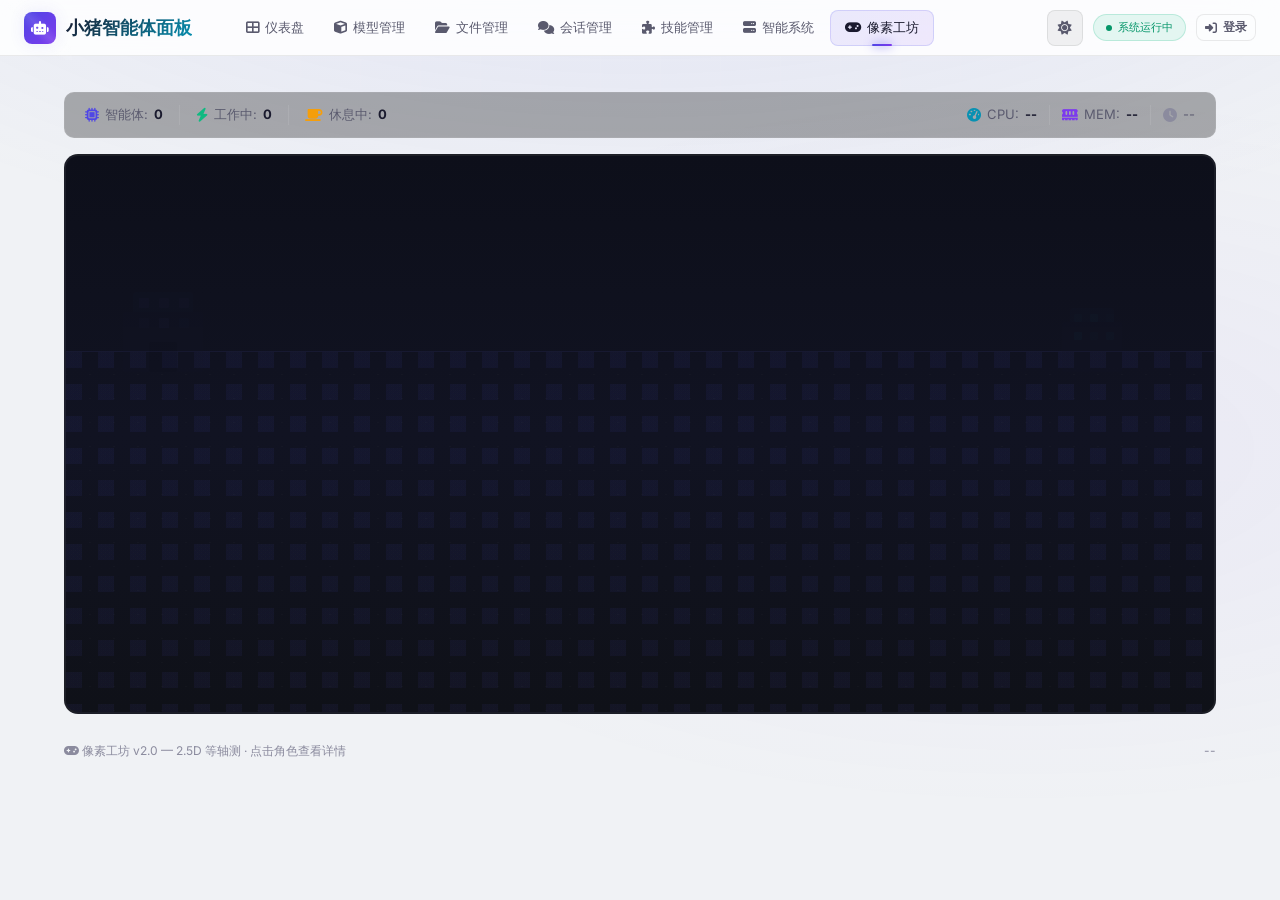
==== commit 0bee44d9: "feat: 像素工坊 v2.0 - 2.5D 等轴测像素风升级 - 场景升级为等轴测网格地面，深色科技风背景 - 每个 Agent 拥有独立工位（显示器+键盘+椅子） - 工作中：角色站在工位旁快速敲" ====
--- a/changelog.html
+++ b/changelog.html
@@ -10,71 +10,160 @@
     <link rel="stylesheet" href="theme.css?v=20260429">
     <link rel="stylesheet" href="navbar.css?v=20260429">
     <style>
-        /* ===== 像素风游戏界面 ===== */
+        /* ===== 2.5D 等轴测像素风 ===== */
         .pixel-font { font-family: 'Press Start 2P', monospace; }
 
+        /* 游戏舞台 - 深色网格背景 */
         .game-stage {
             position: relative;
             width: 100%;
-            min-height: 520px;
-            background: linear-gradient(180deg, #1a1c2e 0%, #16182a 40%, #1e2030 60%, #252838 100%);
-            border: 2px solid rgba(255,255,255,0.08);
+            min-height: 560px;
+            background: linear-gradient(180deg, #0d0f1a 0%, #111322 50%, #0f1118 100%);
+            border: 2px solid rgba(255,255,255,0.06);
             border-radius: 14px;
             overflow: hidden;
             margin-bottom: 20px;
             image-rendering: pixelated;
         }
 
-        /* 像素网格背景 */
-        .pixel-grid {
-            position: absolute;
-            top: 0; left: 0; right: 0; bottom: 0;
+        /* 等轴测网格地面 */
+        .iso-ground {
+            position: absolute;
+            bottom: 0; left: 0; right: 0; height: 65%;
+            background:
+                linear-gradient(135deg, rgba(99,102,241,0.03) 25%, transparent 25%),
+                linear-gradient(225deg, rgba(99,102,241,0.03) 25%, transparent 25%),
+                linear-gradient(315deg, rgba(99,102,241,0.03) 25%, transparent 25%),
+                linear-gradient(45deg, rgba(99,102,241,0.03) 25%, transparent 25%);
+            background-size: 32px 32px;
+            background-position: 0 0, 16px 0, 16px -16px, 0 16px;
+            border-top: 1px solid rgba(99,102,241,0.08);
+        }
+
+        /* 等轴测网格线 */
+        .iso-grid {
+            position: absolute;
+            bottom: 0; left: 0; right: 0; height: 65%;
             background-image:
-                linear-gradient(rgba(255,255,255,0.02) 1px, transparent 1px),
-                linear-gradient(90deg, rgba(255,255,255,0.02) 1px, transparent 1px);
-            background-size: 16px 16px;
+                linear-gradient(45deg, rgba(255,255,255,0.015) 1px, transparent 1px),
+                linear-gradient(-45deg, rgba(255,255,255,0.015) 1px, transparent 1px);
+            background-size: 24px 24px;
             pointer-events: none;
-            z-index: 0;
-        }
-
-        /* 地面 */
-        .pixel-ground {
-            position: absolute;
-            bottom: 0;
-            left: 0;
-            right: 0;
-            height: 80px;
-            background: linear-gradient(0deg, #2a2d3e 0%, #232635 60%, transparent 100%);
-            border-top: 2px solid rgba(99,102,241,0.2);
+        }
+
+        /* 远景装饰 - 等轴测建筑剪影 */
+        .iso-bg-building {
+            position: absolute;
+            bottom: 60%;
             z-index: 1;
-        }
-        .pixel-ground::before {
+            opacity: 0.15;
+        }
+
+        /* 工位区域 - 等轴测办公桌 */
+        .desk-station {
+            position: absolute;
+            z-index: 5;
+            display: flex;
+            flex-direction: column;
+            align-items: center;
+        }
+
+        /* 等轴测桌子 */
+        .iso-desk {
+            position: relative;
+            width: 120px;
+            height: 64px;
+        }
+        .iso-desk-top {
+            position: absolute;
+            top: 0; left: 10px;
+            width: 100px; height: 40px;
+            background: linear-gradient(135deg, #2a2d3e 0%, #1e2030 100%);
+            border: 2px solid rgba(99,102,241,0.2);
+            border-radius: 4px;
+            transform: perspective(200px) rotateX(5deg);
+        }
+        .iso-desk-front {
+            position: absolute;
+            top: 38px; left: 10px;
+            width: 100px; height: 20px;
+            background: linear-gradient(180deg, #1e2030 0%, #16182a 100%);
+            border: 2px solid rgba(99,102,241,0.15);
+            border-top: none;
+            border-radius: 0 0 4px 4px;
+        }
+        /* 显示器 */
+        .iso-monitor {
+            position: absolute;
+            top: -36px; left: 30px;
+            width: 60px; height: 40px;
+            background: #1a1c2e;
+            border: 2px solid rgba(99,102,241,0.3);
+            border-radius: 3px;
+        }
+        .iso-monitor::after {
             content: '';
             position: absolute;
-            top: 0;
-            left: 0;
-            right: 0;
-            height: 2px;
+            top: 4px; left: 4px;
+            right: 4px; bottom: 4px;
+            background: linear-gradient(135deg, rgba(99,102,241,0.15) 0%, rgba(6,182,212,0.1) 100%);
+            border-radius: 1px;
+        }
+        .iso-monitor-stand {
+            position: absolute;
+            top: 4px; left: 50%;
+            transform: translateX(-50%);
+            width: 8px; height: 10px;
+            background: #2a2d3e;
+            border: 1px solid rgba(99,102,241,0.2);
+        }
+        /* 键盘 */
+        .iso-keyboard {
+            position: absolute;
+            top: 4px; left: 38px;
+            width: 44px; height: 14px;
+            background: #1e2030;
+            border: 1px solid rgba(99,102,241,0.15);
+            border-radius: 2px;
+        }
+        .iso-keyboard::after {
+            content: '';
+            position: absolute;
+            top: 2px; left: 2px;
+            right: 2px; bottom: 2px;
             background: repeating-linear-gradient(90deg,
-                rgba(99,102,241,0.3) 0px,
-                rgba(99,102,241,0.3) 8px,
-                transparent 8px,
-                transparent 16px
+                rgba(99,102,241,0.1) 0px,
+                rgba(99,102,241,0.1) 3px,
+                transparent 3px,
+                transparent 5px
             );
         }
-
-        /* 装饰性建筑/树 */
-        .pixel-decoration {
-            position: absolute;
-            bottom: 78px;
-            z-index: 2;
-            opacity: 0.6;
-        }
-
-        /* Agent 像素角色容器 */
-        .agent-character {
-            position: absolute;
-            bottom: 78px;
+        /* 椅子 */
+        .iso-chair {
+            position: absolute;
+            top: 10px; left: 50%;
+            transform: translateX(-50%);
+            width: 28px; height: 24px;
+        }
+        .iso-chair-seat {
+            width: 28px; height: 10px;
+            background: linear-gradient(135deg, #4f46e5 0%, #4338ca 100%);
+            border: 2px solid rgba(99,102,241,0.4);
+            border-radius: 3px;
+        }
+        .iso-chair-back {
+            position: absolute;
+            top: -14px; left: 3px;
+            width: 22px; height: 16px;
+            background: linear-gradient(180deg, #4f46e5 0%, #3730a3 100%);
+            border: 2px solid rgba(99,102,241,0.3);
+            border-bottom: none;
+            border-radius: 3px 3px 0 0;
+        }
+
+        /* ===== 2.5D 等轴测像素角色 ===== */
+        .iso-character {
+            position: absolute;
             z-index: 10;
             display: flex;
             flex-direction: column;
@@ -82,21 +171,33 @@
             cursor: pointer;
             transition: transform 0.3s ease;
         }
-        .agent-character:hover {
-            transform: translateY(-8px);
-        }
-
-        /* 像素角色 */
-        .pixel-sprite {
-            width: 64px;
+        .iso-character:hover {
+            transform: translateY(-6px);
+        }
+
+        /* 角色精灵容器 */
+        .sprite-container {
+            width: 48px;
             height: 64px;
             position: relative;
-            image-rendering: pixelated;
-        }
-
-        /* 角色状态指示器 */
+        }
+
+        /* 角色阴影 */
+        .sprite-shadow {
+            position: absolute;
+            bottom: -4px;
+            left: 50%;
+            transform: translateX(-50%);
+            width: 32px;
+            height: 8px;
+            background: rgba(0,0,0,0.3);
+            border-radius: 50%;
+            z-index: -1;
+        }
+
+        /* 状态标签 */
         .status-badge {
-            margin-top: 6px;
+            margin-top: 8px;
             padding: 3px 10px;
             border-radius: 4px;
             font-size: 10px;
@@ -126,7 +227,6 @@
             50% { opacity: 0.7; }
         }
 
-        /* 角色名字 */
         .agent-name {
             margin-top: 4px;
             font-size: 11px;
@@ -139,66 +239,100 @@
         /* 对话气泡 */
         .speech-bubble {
             position: absolute;
-            top: -40px;
+            top: -36px;
             left: 50%;
             transform: translateX(-50%);
             background: rgba(255,255,255,0.95);
             color: #1a1a2e;
-            padding: 6px 12px;
-            border-radius: 8px;
-            font-size: 11px;
+            padding: 5px 10px;
+            border-radius: 6px;
+            font-size: 10px;
             font-weight: 600;
             white-space: nowrap;
             opacity: 0;
             transition: opacity 0.3s ease, top 0.3s ease;
             pointer-events: none;
             z-index: 20;
-            box-shadow: 0 4px 12px rgba(0,0,0,0.3);
+            box-shadow: 0 4px 12px rgba(0,0,0,0.4);
         }
         .speech-bubble::after {
             content: '';
             position: absolute;
-            bottom: -6px;
+            bottom: -5px;
             left: 50%;
             transform: translateX(-50%);
-            border-left: 6px solid transparent;
-            border-right: 6px solid transparent;
-            border-top: 6px solid rgba(255,255,255,0.95);
-        }
-        .agent-character:hover .speech-bubble {
+            border-left: 5px solid transparent;
+            border-right: 5px solid transparent;
+            border-top: 5px solid rgba(255,255,255,0.95);
+        }
+        .iso-character:hover .speech-bubble {
             opacity: 1;
-            top: -48px;
-        }
-
-        /* 工作中的动画 - 角色轻微上下跳动 */
-        @keyframes workingBounce {
-            0%, 100% { transform: translateY(0); }
-            50% { transform: translateY(-4px); }
-        }
-        .agent-character.working .pixel-sprite {
-            animation: workingBounce 0.8s ease-in-out infinite;
-        }
-
-        /* 偷懒动画 - 角色左右摇晃 */
-        @keyframes idleWobble {
+            top: -44px;
+        }
+
+        /* ===== 工作状态动画 ===== */
+        /* 角色在工位旁快速敲键盘 */
+        @keyframes workingType {
+            0%, 100% { transform: translateY(0) rotate(0deg); }
+            25% { transform: translateY(-1px) rotate(-0.5deg); }
+            50% { transform: translateY(0) rotate(0.5deg); }
+            75% { transform: translateY(-1px) rotate(-0.5deg); }
+        }
+        .iso-character.working .sprite-container {
+            animation: workingType 0.3s ease-in-out infinite;
+        }
+        /* 键盘闪烁 */
+        @keyframes keyboardGlow {
+            0%, 100% { opacity: 0.5; }
+            50% { opacity: 1; }
+        }
+        .iso-character.working .iso-keyboard::after {
+            animation: keyboardGlow 0.3s ease-in-out infinite;
+        }
+        /* 显示器发光 */
+        @keyframes monitorGlow {
+            0%, 100% { box-shadow: 0 0 4px rgba(99,102,241,0.2); }
+            50% { box-shadow: 0 0 12px rgba(99,102,241,0.4); }
+        }
+        .iso-character.working .iso-monitor {
+            animation: monitorGlow 1.5s ease-in-out infinite;
+        }
+
+        /* ===== 休息状态动画 ===== */
+        /* 角色在场景里闲逛 */
+        @keyframes idleWander {
+            0% { transform: translateX(0) translateY(0); }
+            15% { transform: translateX(12px) translateY(-3px); }
+            30% { transform: translateX(20px) translateY(0); }
+            45% { transform: translateX(15px) translateY(-5px); }
+            60% { transform: translateX(5px) translateY(-2px); }
+            75% { transform: translateX(-8px) translateY(-4px); }
+            90% { transform: translateX(-3px) translateY(0); }
+            100% { transform: translateX(0) translateY(0); }
+        }
+        .iso-character.idle {
+            animation: idleWander 8s ease-in-out infinite;
+        }
+        /* 摸鱼时的悠闲摇摆 */
+        @keyframes idleSway {
             0%, 100% { transform: rotate(0deg); }
-            25% { transform: rotate(-3deg); }
-            75% { transform: rotate(3deg); }
-        }
-        .agent-character.idle .pixel-sprite {
-            animation: idleWobble 3s ease-in-out infinite;
-        }
-
-        /* 离线动画 - 角色变灰 */
-        .agent-character.offline .pixel-sprite {
-            filter: grayscale(0.8) brightness(0.6);
-        }
-
-        /* 像素角色 SVG 样式 */
-        .sprite-body { fill: currentColor; }
-        .sprite-outline { fill: none; stroke: rgba(0,0,0,0.3); stroke-width: 2; }
-
-        /* 状态栏 HUD */
+            30% { transform: rotate(-2deg); }
+            70% { transform: rotate(2deg); }
+        }
+        .iso-character.idle .sprite-container {
+            animation: idleSway 3s ease-in-out infinite;
+        }
+
+        /* 离线状态 */
+        .iso-character.offline .sprite-container {
+            filter: grayscale(0.7) brightness(0.5);
+        }
+        .iso-character.offline .iso-desk-top,
+        .iso-character.offline .iso-monitor {
+            opacity: 0.4;
+        }
+
+        /* ===== HUD 状态栏 ===== */
         .hud-bar {
             display: flex;
             align-items: center;
@@ -216,40 +350,6 @@
         .hud-stat .value { font-weight: 700; color: var(--text-primary); }
         .hud-divider { width: 1px; height: 20px; background: rgba(255,255,255,0.08); }
 
-        /* 像素风按钮 */
-        .btn-pixel {
-            padding: 8px 16px;
-            border: 2px solid;
-            border-radius: 6px;
-            font-size: 12px;
-            font-weight: 700;
-            cursor: pointer;
-            transition: all 0.15s ease;
-            position: relative;
-            image-rendering: pixelated;
-        }
-        .btn-pixel:active {
-            transform: translateY(2px);
-        }
-        .btn-pixel-primary {
-            background: var(--accent-1);
-            border-color: #4f46e5;
-            color: white;
-        }
-        .btn-pixel-primary:hover {
-            background: #4f46e5;
-            box-shadow: 0 0 12px rgba(99,102,241,0.4);
-        }
-        .btn-pixel-ghost {
-            background: transparent;
-            border-color: rgba(255,255,255,0.15);
-            color: var(--text-secondary);
-        }
-        .btn-pixel-ghost:hover {
-            border-color: rgba(255,255,255,0.3);
-            color: var(--text-primary);
-        }
-
         /* 角色详情面板 */
         .character-panel {
             display: none;
@@ -288,7 +388,6 @@
         .stat-item .label { font-size: 11px; color: var(--text-muted); margin-bottom: 4px; }
         .stat-item .value { font-size: 18px; font-weight: 800; }
 
-        /* 迷你像素图标 */
         .mini-icon {
             width: 24px;
             height: 24px;
@@ -306,7 +405,7 @@
 
         /* 响应式 */
         @media (max-width: 768px) {
-            .pixel-sprite { width: 48px; height: 48px; }
+            .sprite-container { width: 36px; height: 48px; }
             .hud-bar { flex-direction: column; gap: 10px; }
             .hud-left, .hud-right { flex-wrap: wrap; justify-content: center; }
         }
@@ -335,61 +434,39 @@
         </div>
     </div>
 
-    <!-- 游戏舞台 -->
+    <!-- 2.5D 等轴测游戏舞台 -->
     <div class="game-stage" id="gameStage">
-        <div class="pixel-grid"></div>
-
-        <!-- 装饰：左侧树 -->
-        <div class="pixel-decoration" style="left:60px;">
-            <svg width="48" height="64" viewBox="0 0 48 64">
-                <rect x="20" y="40" width="8" height="24" fill="#5d4037" rx="1"/>
-                <rect x="8" y="20" width="32" height="24" fill="#2e7d32" rx="2"/>
-                <rect x="14" y="8" width="20" height="18" fill="#388e3c" rx="2"/>
-                <rect x="18" y="0" width="12" height="12" fill="#43a047" rx="2"/>
+        <div class="iso-ground"></div>
+        <div class="iso-grid"></div>
+
+        <!-- 远景建筑剪影 -->
+        <div class="iso-bg-building" style="left:5%;">
+            <svg width="80" height="100" viewBox="0 0 80 100">
+                <rect x="10" y="20" width="60" height="80" fill="#1a1c2e" rx="2"/>
+                <rect x="0" y="40" width="80" height="60" fill="#16182a" rx="2"/>
+                <rect x="16" y="26" width="10" height="10" fill="rgba(99,102,241,0.15)" rx="1"/>
+                <rect x="36" y="26" width="10" height="10" fill="rgba(99,102,241,0.1)" rx="1"/>
+                <rect x="56" y="26" width="10" height="10" fill="rgba(99,102,241,0.12)" rx="1"/>
+                <rect x="16" y="46" width="10" height="10" fill="rgba(99,102,241,0.08)" rx="1"/>
+                <rect x="36" y="46" width="10" height="10" fill="rgba(99,102,241,0.15)" rx="1"/>
+                <rect x="56" y="46" width="10" height="10" fill="rgba(99,102,241,0.06)" rx="1"/>
+                <rect x="26" y="70" width="28" height="30" fill="#0d0f1a" rx="2"/>
             </svg>
         </div>
-
-        <!-- 装饰：右侧建筑 -->
-        <div class="pixel-decoration" style="right:80px;">
-            <svg width="56" height="80" viewBox="0 0 56 80">
-                <rect x="8" y="24" width="40" height="56" fill="#37474f" rx="1"/>
-                <rect x="0" y="40" width="56" height="40" fill="#455a64" rx="1"/>
-                <rect x="14" y="30" width="8" height="8" fill="#fff9c4" rx="1" opacity="0.8"/>
-                <rect x="30" y="30" width="8" height="8" fill="#fff9c4" rx="1" opacity="0.6"/>
-                <rect x="14" y="46" width="8" height="8" fill="#fff9c4" rx="1" opacity="0.4"/>
-                <rect x="30" y="46" width="8" height="8" fill="#fff9c4" rx="1" opacity="0.7"/>
-                <rect x="22" y="60" width="12" height="20" fill="#5d4037" rx="1"/>
+        <div class="iso-bg-building" style="right:8%;">
+            <svg width="60" height="80" viewBox="0 0 60 80">
+                <rect x="8" y="16" width="44" height="64" fill="#1a1c2e" rx="2"/>
+                <rect x="0" y="30" width="60" height="50" fill="#16182a" rx="2"/>
+                <rect x="12" y="22" width="8" height="8" fill="rgba(6,182,212,0.1)" rx="1"/>
+                <rect x="28" y="22" width="8" height="8" fill="rgba(6,182,212,0.12)" rx="1"/>
+                <rect x="44" y="22" width="8" height="8" fill="rgba(6,182,212,0.08)" rx="1"/>
+                <rect x="12" y="40" width="8" height="8" fill="rgba(6,182,212,0.15)" rx="1"/>
+                <rect x="28" y="40" width="8" height="8" fill="rgba(6,182,212,0.06)" rx="1"/>
+                <rect x="44" y="40" width="8" height="8" fill="rgba(6,182,212,0.1)" rx="1"/>
             </svg>
         </div>
 
-        <!-- 装饰：云朵 -->
-        <div class="pixel-decoration" style="top:20px;left:25%;">
-            <svg width="64" height="28" viewBox="0 0 64 28">
-                <rect x="12" y="8" width="40" height="12" fill="rgba(255,255,255,0.06)" rx="3"/>
-                <rect x="20" y="4" width="24" height="10" fill="rgba(255,255,255,0.08)" rx="3"/>
-                <rect x="8" y="12" width="16" height="8" fill="rgba(255,255,255,0.05)" rx="2"/>
-            </svg>
-        </div>
-        <div class="pixel-decoration" style="top:36px;right:20%;">
-            <svg width="48" height="22" viewBox="0 0 48 22">
-                <rect x="8" y="6" width="32" height="10" fill="rgba(255,255,255,0.05)" rx="3"/>
-                <rect x="14" y="2" width="20" height="8" fill="rgba(255,255,255,0.07)" rx="2"/>
-            </svg>
-        </div>
-
-        <!-- 装饰：小草 -->
-        <div class="pixel-decoration" style="left:200px;bottom:78px;">
-            <svg width="32" height="16" viewBox="0 0 32 16">
-                <rect x="4" y="8" width="3" height="8" fill="#2e7d32" rx="1"/>
-                <rect x="10" y="4" width="3" height="12" fill="#388e3c" rx="1"/>
-                <rect x="16" y="6" width="3" height="10" fill="#2e7d32" rx="1"/>
-                <rect x="22" y="3" width="3" height="13" fill="#43a047" rx="1"/>
-                <rect x="27" y="7" width="3" height="9" fill="#2e7d32" rx="1"/>
-            </svg>
-        </div>
-
-        <!-- Agent 角色将由 JS 动态生成 -->
-        <div class="pixel-ground"></div>
+        <!-- Agent 角色和工位将由 JS 动态生成 -->
     </div>
 
     <!-- 角色详情面板 -->
@@ -400,7 +477,7 @@
 
     <!-- 底部信息 -->
     <div style="display:flex;justify-content:space-between;align-items:center;padding:8px 0;color:var(--text-muted);font-size:12px;">
-        <span><i class="fas fa-gamepad"></i> 像素工坊 v1.0 — 点击角色查看详情</span>
+        <span><i class="fas fa-gamepad"></i> 像素工坊 v2.0 — 2.5D 等轴测 · 点击角色查看详情</span>
         <span id="lastUpdate">--</span>
     </div>
 </div>
@@ -408,148 +485,203 @@
 <script>
 const API_HOST = window.location.origin;
 
-// ===== 像素角色 SVG 生成 =====
-function generatePixelSprite(agentId, status) {
+// ===== 2.5D 等轴测角色 SVG =====
+// 工作中：站在工位旁，快速敲键盘姿态
+function spriteWorking(agentId) {
     const colors = {
-        openclaw: { primary: '#6366f1', secondary: '#818cf8', accent: '#4f46e5', skin: '#fcd5b8', hair: '#5d4037' },
-        codex:    { primary: '#06b6d4', secondary: '#22d3ee', accent: '#0891b2', skin: '#fcd5b8', hair: '#1a1a2e' },
+        openclaw: { shirt: '#6366f1', pants: '#3730a3', skin: '#fcd5b8', hair: '#5d4037', shoe: '#1e1b4b' },
+        codex:    { shirt: '#06b6d4', pants: '#0e7490', skin: '#fcd5b8', hair: '#1a1a2e', shoe: '#0c4a6e' },
     };
     const c = colors[agentId] || colors.openclaw;
-
-    // 根据状态选择姿态
-    if (status === 'online') {
-        // 工作姿态：坐着敲电脑
-        return `<svg width="64" height="64" viewBox="0 0 64 64">
-            <!-- 椅子 -->
-            <rect x="16" y="44" width="24" height="4" fill="#5d4037" rx="1"/>
-            <rect x="18" y="48" width="4" height="12" fill="#5d4037"/>
-            <rect x="34" y="48" width="4" height="12" fill="#5d4037"/>
-            <rect x="14" y="34" width="4" height="12" fill="#5d4037"/>
-            <rect x="14" y="34" width="24" height="4" fill="#5d4037" rx="1"/>
-            <!-- 桌子 -->
-            <rect x="4" y="36" width="40" height="4" fill="#8d6e63" rx="1"/>
-            <!-- 腿 -->
-            <rect x="20" y="40" width="4" height="6" fill="${c.accent}"/>
-            <rect x="32" y="40" width="4" height="6" fill="${c.accent}"/>
-            <!-- 身体 -->
-            <rect x="18" y="26" width="20" height="16" fill="${c.primary}" rx="2"/>
-            <!-- 手臂（敲键盘姿势） -->
-            <rect x="10" y="28" width="8" height="4" fill="${c.skin}" rx="1"/>
-            <rect x="38" y="28" width="8" height="4" fill="${c.skin}" rx="1"/>
-            <!-- 键盘 -->
-            <rect x="10" y="38" width="28" height="3" fill="#455a64" rx="1"/>
-            <rect x="12" y="38" width="3" height="3" fill="#607d8b" rx="1"/>
-            <rect x="17" y="38" width="3" height="3" fill="#607d8b" rx="1"/>
-            <rect x="22" y="38" width="3" height="3" fill="#607d8b" rx="1"/>
-            <rect x="27" y="38" width="3" height="3" fill="#607d8b" rx="1"/>
-            <rect x="32" y="38" width="3" height="3" fill="#607d8b" rx="1"/>
-            <!-- 头 -->
-            <rect x="20" y="14" width="16" height="14" fill="${c.skin}" rx="2"/>
-            <!-- 头发 -->
-            <rect x="18" y="10" width="20" height="6" fill="${c.hair}" rx="2"/>
-            <rect x="18" y="14" width="4" height="4" fill="${c.hair}"/>
-            <rect x="34" y="14" width="4" height="4" fill="${c.hair}"/>
-            <!-- 眼睛（专注） -->
-            <rect x="23" y="20" width="3" height="2" fill="#1a1a2e" rx="1"/>
-            <rect x="30" y="20" width="3" height="2" fill="#1a1a2e" rx="1"/>
-            <!-- 嘴巴（认真） -->
-            <rect x="26" y="24" width="4" height="1" fill="#e57373" rx="1"/>
-            <!-- 显示器 -->
-            <rect x="44" y="18" width="16" height="12" fill="#37474f" rx="1"/>
-            <rect x="46" y="20" width="12" height="8" fill="${c.secondary}" rx="1" opacity="0.3"/>
-            <rect x="50" y="30" width="4" height="4" fill="#5d4037"/>
-        </svg>`;
-    } else if (status === 'offline') {
-        // 离线姿态：躺着
-        return `<svg width="64" height="64" viewBox="0 0 64 64">
-            <!-- 身体（横躺） -->
-            <rect x="8" y="38" width="32" height="12" fill="${c.primary}" rx="3" opacity="0.6"/>
-            <!-- 头 -->
-            <rect x="4" y="34" width="14" height="12" fill="${c.skin}" rx="2" opacity="0.7"/>
-            <!-- 闭眼 -->
-            <rect x="6" y="40" width="4" height="1" fill="#1a1a2e" rx="1"/>
-            <!-- ZZZ -->
-            <rect x="42" y="26" width="6" height="6" fill="rgba(255,255,255,0.4)" rx="1"/>
-            <rect x="50" y="18" width="5" height="5" fill="rgba(255,255,255,0.3)" rx="1"/>
-            <rect x="56" y="12" width="4" height="4" fill="rgba(255,255,255,0.2)" rx="1"/>
-            <!-- 腿 -->
-            <rect x="36" y="42" width="8" height="6" fill="${c.accent}" rx="2" opacity="0.5"/>
-        </svg>`;
-    } else {
-        // 偷懒/休息姿态：坐着喝茶
-        return `<svg width="64" height="64" viewBox="0 0 64 64">
-            <!-- 椅子 -->
-            <rect x="18" y="44" width="20" height="4" fill="#5d4037" rx="1"/>
-            <rect x="20" y="48" width="4" height="12" fill="#5d4037"/>
-            <rect x="32" y="48" width="4" height="12" fill="#5d4037"/>
-            <rect x="14" y="34" width="4" height="12" fill="#5d4037"/>
-            <rect x="14" y="34" width="22" height="4" fill="#5d4037" rx="1"/>
-            <!-- 腿 -->
-            <rect x="22" y="40" width="4" height="6" fill="${c.accent}"/>
-            <rect x="30" y="40" width="4" height="6" fill="${c.accent}"/>
-            <!-- 身体 -->
-            <rect x="20" y="26" width="16" height="16" fill="${c.primary}" rx="2"/>
-            <!-- 手臂（托茶杯） -->
-            <rect x="12" y="30" width="8" height="4" fill="${c.skin}" rx="1"/>
-            <rect x="36" y="28" width="8" height="4" fill="${c.skin}" rx="1"/>
-            <!-- 茶杯 -->
-            <rect x="42" y="24" width="10" height="8" fill="#e0e0e0" rx="2"/>
-            <rect x="44" y="26" width="6" height="4" fill="#8d6e63" rx="1"/>
-            <!-- 蒸汽 -->
-            <rect x="46" y="18" width="2" height="4" fill="rgba(255,255,255,0.3)" rx="1"/>
-            <rect x="49" y="20" width="2" height="3" fill="rgba(255,255,255,0.2)" rx="1"/>
-            <!-- 头 -->
-            <rect x="22" y="14" width="14" height="14" fill="${c.skin}" rx="2"/>
-            <!-- 头发 -->
-            <rect x="20" y="10" width="18" height="6" fill="${c.hair}" rx="2"/>
-            <rect x="20" y="14" width="4" height="4" fill="${c.hair}"/>
-            <rect x="34" y="14" width="4" height="4" fill="${c.hair}"/>
-            <!-- 眼睛（半闭，悠闲） -->
-            <rect x="24" y="20" width="4" height="1" fill="#1a1a2e" rx="1"/>
-            <rect x="30" y="20" width="4" height="1" fill="#1a1a2e" rx="1"/>
-            <!-- 微笑 -->
-            <rect x="26" y="24" width="6" height="2" fill="#e57373" rx="1"/>
-        </svg>`;
-    }
-}
-
-// ===== 状态文字 =====
+    return `<svg width="48" height="64" viewBox="0 0 48 64">
+        <!-- 腿 -->
+        <rect x="14" y="44" width="8" height="14" fill="${c.pants}" rx="2"/>
+        <rect x="26" y="44" width="8" height="14" fill="${c.pants}" rx="2"/>
+        <!-- 脚 -->
+        <rect x="12" y="56" width="10" height="4" fill="${c.shoe}" rx="2"/>
+        <rect x="26" y="56" width="10" height="4" fill="${c.shoe}" rx="2"/>
+        <!-- 身体 -->
+        <rect x="12" y="26" width="24" height="20" fill="${c.shirt}" rx="3"/>
+        <!-- 手臂（敲键盘姿势 - 前伸） -->
+        <rect x="2" y="28" width="12" height="6" fill="${c.skin}" rx="2"/>
+        <rect x="34" y="28" width="12" height="6" fill="${c.skin}" rx="2"/>
+        <!-- 手 -->
+        <rect x="0" y="30" width="6" height="5" fill="${c.skin}" rx="2"/>
+        <rect x="42" y="30" width="6" height="5" fill="${c.skin}" rx="2"/>
+        <!-- 头 -->
+        <rect x="14" y="10" width="20" height="18" fill="${c.skin}" rx="3"/>
+        <!-- 头发 -->
+        <rect x="12" y="4" width="24" height="10" fill="${c.hair}" rx="3"/>
+        <rect x="12" y="12" width="4" height="6" fill="${c.hair}"/>
+        <rect x="32" y="12" width="4" height="6" fill="${c.hair}"/>
+        <!-- 眼睛（专注看屏幕） -->
+        <rect x="17" y="16" width="4" height="3" fill="#1a1a2e" rx="1"/>
+        <rect x="26" y="16" width="4" height="3" fill="#1a1a2e" rx="1"/>
+        <!-- 嘴巴（认真） -->
+        <rect x="21" y="22" width="5" height="1" fill="#c0392b" rx="1"/>
+        <!-- 汗珠（忙碌） -->
+        <rect x="38" y="10" width="3" height="4" fill="#85c1e9" rx="1" opacity="0.7"/>
+    </svg>`;
+}
+
+// 休息/空闲：离开工位，闲逛摸鱼姿态
+function spriteIdle(agentId) {
+    const colors = {
+        openclaw: { shirt: '#6366f1', pants: '#3730a3', skin: '#fcd5b8', hair: '#5d4037', shoe: '#1e1b4b' },
+        codex:    { shirt: '#06b6d4', pants: '#0e7490', skin: '#fcd5b8', hair: '#1a1a2e', shoe: '#0c4a6e' },
+    };
+    const c = colors[agentId] || colors.openclaw;
+    return `<svg width="48" height="64" viewBox="0 0 48 64">
+        <!-- 腿（悠闲姿态） -->
+        <rect x="16" y="44" width="7" height="14" fill="${c.pants}" rx="2"/>
+        <rect x="26" y="44" width="7" height="14" fill="${c.pants}" rx="2"/>
+        <!-- 脚 -->
+        <rect x="14" y="56" width="9" height="4" fill="${c.shoe}" rx="2"/>
+        <rect x="25" y="56" width="9" height="4" fill="${c.shoe}" rx="2"/>
+        <!-- 身体（微微后仰） -->
+        <rect x="13" y="26" width="22" height="20" fill="${c.shirt}" rx="3"/>
+        <!-- 手臂（叉腰/抱胸悠闲姿态） -->
+        <rect x="4" y="28" width="10" height="6" fill="${c.skin}" rx="2"/>
+        <rect x="34" y="28" width="10" height="6" fill="${c.skin}" rx="2"/>
+        <!-- 手 -->
+        <rect x="2" y="30" width="5" height="5" fill="${c.skin}" rx="2"/>
+        <rect x="41" y="30" width="5" height="5" fill="${c.skin}" rx="2"/>
+        <!-- 头（微微仰起） -->
+        <rect x="14" y="10" width="20" height="18" fill="${c.skin}" rx="3"/>
+        <!-- 头发 -->
+        <rect x="12" y="4" width="24" height="10" fill="${c.hair}" rx="3"/>
+        <rect x="12" y="12" width="4" height="6" fill="${c.hair}"/>
+        <rect x="32" y="12" width="4" height="6" fill="${c.hair}"/>
+        <!-- 眼睛（半闭，悠闲） -->
+        <rect x="17" y="16" width="5" height="2" fill="#1a1a2e" rx="1"/>
+        <rect x="26" y="16" width="5" height="2" fill="#1a1a2e" rx="1"/>
+        <!-- 微笑 -->
+        <rect x="20" y="22" width="7" height="2" fill="#e57373" rx="1"/>
+        <!-- 茶杯（摸鱼道具） -->
+        <rect x="40" y="20" width="8" height="10" fill="#e0e0e0" rx="2"/>
+        <rect x="42" y="22" width="4" height="6" fill="#8d6e63" rx="1"/>
+        <!-- 蒸汽 -->
+        <rect x="43" y="14" width="2" height="4" fill="rgba(255,255,255,0.3)" rx="1"/>
+    </svg>`;
+}
+
+// 离线：躺着睡觉
+function spriteOffline(agentId) {
+    const colors = {
+        openclaw: { shirt: '#6366f1', pants: '#3730a3', skin: '#fcd5b8', hair: '#5d4037', shoe: '#1e1b4b' },
+        codex:    { shirt: '#06b6d4', pants: '#0e7490', skin: '#fcd5b8', hair: '#1a1a2e', shoe: '#0c4a6e' },
+    };
+    const c = colors[agentId] || colors.openclaw;
+    return `<svg width="48" height="64" viewBox="0 0 48 64">
+        <!-- 身体（横躺） -->
+        <rect x="4" y="40" width="40" height="14" fill="${c.shirt}" rx="4" opacity="0.6"/>
+        <!-- 头（侧躺） -->
+        <rect x="0" y="34" width="16" height="14" fill="${c.skin}" rx="3" opacity="0.7"/>
+        <!-- 闭眼 -->
+        <rect x="2" y="40" width="5" height="1" fill="#1a1a2e" rx="1"/>
+        <!-- 腿 -->
+        <rect x="40" y="44" width="8" height="10" fill="${c.pants}" rx="2" opacity="0.5"/>
+        <!-- ZZZ -->
+        <rect x="30" y="24" width="6" height="6" fill="rgba(255,255,255,0.35)" rx="1"/>
+        <rect x="38" y="16" width="5" height="5" fill="rgba(255,255,255,0.25)" rx="1"/>
+        <rect x="44" y="10" width="4" height="4" fill="rgba(255,255,255,0.15)" rx="1"/>
+    </svg>`;
+}
+
+function generateSprite(agentId, status) {
+    if (status === 'online') return spriteWorking(agentId);
+    if (status === 'offline') return spriteOffline(agentId);
+    return spriteIdle(agentId);
+}
+
 function getStatusText(status) {
-    if (status === 'online') return '💻 工作中';
-    if (status === 'offline') return '💤 离线';
-    return '☕ 休息中';
-}
-
+    if (status === 'online') return '💻 疯狂敲代码';
+    if (status === 'offline') return '💤 离线休眠';
+    return '☕ 摸鱼中';
+}
 function getStatusClass(status) {
     if (status === 'online') return 'working';
     if (status === 'offline') return 'offline';
     return 'idle';
 }
 
+// ===== 渲染工位 =====
+function createDeskStation(x, y) {
+    const desk = document.createElement('div');
+    desk.className = 'desk-station';
+    desk.style.left = x + 'px';
+    desk.style.bottom = y + 'px';
+    desk.innerHTML = `
+        <div class="iso-desk">
+            <div class="iso-monitor"></div>
+            <div class="iso-monitor-stand"></div>
+            <div class="iso-desk-top"></div>
+            <div class="iso-keyboard"></div>
+            <div class="iso-desk-front"></div>
+        </div>
+        <div class="iso-chair">
+            <div class="iso-chair-back"></div>
+            <div class="iso-chair-seat"></div>
+        </div>
+    `;
+    return desk;
+}
+
 // ===== 渲染 Agent 角色 =====
 function renderCharacters(agents) {
     const stage = document.getElementById('gameStage');
-    // 移除旧的角色
-    stage.querySelectorAll('.agent-character').forEach(el => el.remove());
+    // 移除旧的角色和工位
+    stage.querySelectorAll('.iso-character, .desk-station').forEach(el => el.remove());
 
     const agentIds = Object.keys(agents);
     const count = agentIds.length;
     if (count === 0) return;
 
-    // 计算位置：均匀分布在舞台上
     const stageWidth = stage.offsetWidth || 800;
-    const spacing = Math.min(160, (stageWidth - 120) / count);
-    const startX = (stageWidth - spacing * (count - 1)) / 2;
+    const stageHeight = stage.offsetHeight || 560;
+
+    // 工位排列在场景下半部分
+    const deskY = 100; // 距底部
+    const deskSpacing = Math.min(200, (stageWidth - 160) / count);
+    const deskStartX = (stageWidth - deskSpacing * (count - 1)) / 2;
 
     agentIds.forEach((agentId, i) => {
         const info = agents[agentId];
         const status = info.status || 'offline';
-        const x = startX + i * spacing;
-
+        const isWorking = status === 'online';
+
+        // 创建工位
+        const deskX = deskStartX + i * deskSpacing - 60;
+        const desk = createDeskStation(deskX, deskY);
+        stage.appendChild(desk);
+
+        // 创建角色
         const charEl = document.createElement('div');
-        charEl.className = `agent-character ${getStatusClass(status)}`;
-        charEl.style.left = (x - 32) + 'px';
-        charEl.style.zIndex = 10 + i;
+        charEl.className = `iso-character ${getStatusClass(status)}`;
+
+        let charX, charY;
+        if (isWorking) {
+            // 工作中：站在工位旁（桌子右侧）
+            charX = deskX + 70;
+            charY = deskY + 10;
+        } else {
+            // 休息/离线：离开工位，在场景里自由活动
+            // 分布在场景上半部分和中间区域
+            const idlePositions = [
+                { x: stageWidth * 0.15, y: stageHeight * 0.25 },
+                { x: stageWidth * 0.75, y: stageHeight * 0.2 },
+                { x: stageWidth * 0.45, y: stageHeight * 0.15 },
+                { x: stageWidth * 0.85, y: stageHeight * 0.35 },
+                { x: stageWidth * 0.1, y: stageHeight * 0.4 },
+            ];
+            const pos = idlePositions[i % idlePositions.length];
+            charX = pos.x - 24;
+            charY = stageHeight - pos.y - 64;
+        }
+
+        charEl.style.left = charX + 'px';
+        charEl.style.bottom = charY + 'px';
+        charEl.style.zIndex = 10 + Math.floor(charY / 10);
 
         const label = info.name || agentId;
         const cpu = info.cpu_usage != null ? info.cpu_usage.toFixed(1) + '%' : '--';
@@ -559,9 +691,12 @@
         charEl.innerHTML = `
             <div class="speech-bubble">
                 ${label} · CPU ${cpu} · MEM ${mem}<br>
-                <span style="font-size:10px;opacity:0.7">${model}</span>
+                <span style="font-size:9px;opacity:0.6">${model}</span>
             </div>
-            <div class="pixel-sprite">${generatePixelSprite(agentId, status)}</div>
+            <div class="sprite-container">
+                <div class="sprite-shadow"></div>
+                ${generateSprite(agentId, status)}
+            </div>
             <div class="status-badge ${getStatusClass(status)}">${getStatusText(status)}</div>
             <div class="agent-name">${label}</div>
         `;
@@ -571,7 +706,7 @@
     });
 }
 
-// ===== 显示角色详情 =====
+// ===== 角色详情面板 =====
 function showCharacterDetail(agentId, info) {
     const panel = document.getElementById('characterPanel');
     const title = document.getElementById('panelTitle');
@@ -636,7 +771,7 @@
     return m + '分';
 }
 
-// ===== 更新 HUD =====
+// ===== HUD 更新 =====
 function updateHUD(data) {
     const agents = data.agents || {};
     const sys = data.system_info || {};
@@ -664,11 +799,9 @@
 }
 
 // ===== SSE 实时更新 =====
-let sseConnected = false;
 function connectSSE() {
     const evtSource = new EventSource(API_HOST + '/api/events');
     evtSource.onopen = function() {
-        sseConnected = true;
         console.log('✅ 像素工坊 SSE 已连接');
     };
     evtSource.onmessage = function(e) {
@@ -681,7 +814,6 @@
         } catch(err) { console.error('SSE parse error:', err); }
     };
     evtSource.onerror = function() {
-        sseConnected = false;
         console.warn('⚠️ SSE 断开，3秒后重试...');
         evtSource.close();
         setTimeout(connectSSE, 3000);
@@ -694,7 +826,7 @@
 
 // 点击舞台空白处关闭详情面板
 document.getElementById('gameStage').addEventListener('click', function(e) {
-    if (e.target === this || e.target.classList.contains('pixel-grid') || e.target.classList.contains('pixel-ground')) {
+    if (e.target === this || e.target.classList.contains('iso-ground') || e.target.classList.contains('iso-grid')) {
         document.getElementById('characterPanel').classList.remove('active');
     }
 });
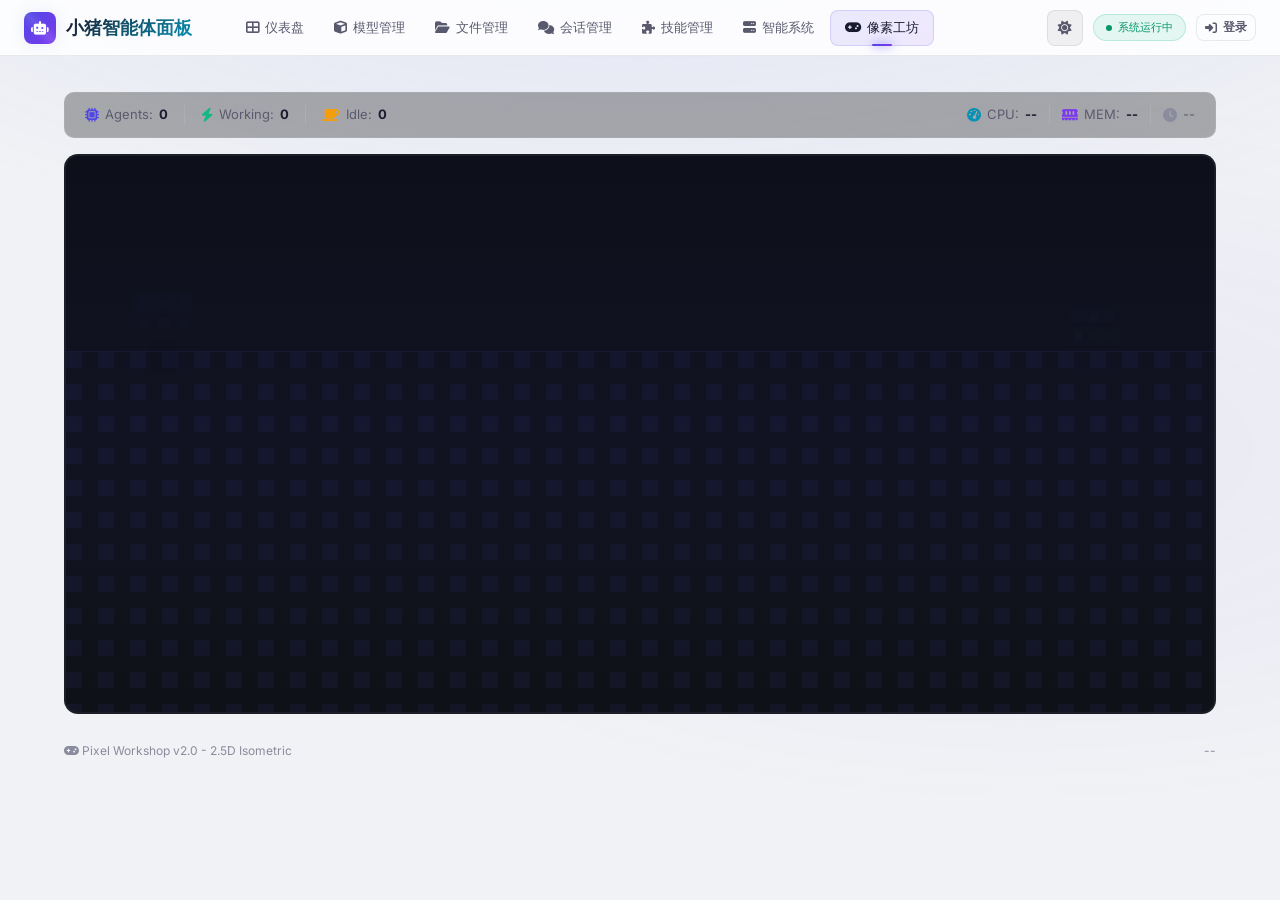
==== commit d79e69bc: "fix: 重写像素工坊 JS - 修复角色位置计算和渲染逻辑" ====
--- a/changelog.html
+++ b/changelog.html
@@ -419,11 +419,11 @@
     <!-- HUD 状态栏 -->
     <div class="hud-bar">
         <div class="hud-left">
-            <div class="hud-stat"><i class="fas fa-microchip" style="color:var(--accent-1)"></i> 智能体: <span class="value" id="hud-agents">0</span></div>
+            <div class="hud-stat"><i class="fas fa-microchip" style="color:var(--accent-1)"></i> Agents: <span class="value" id="hud-agents">0</span></div>
             <div class="hud-divider"></div>
-            <div class="hud-stat"><i class="fas fa-bolt" style="color:#10b981"></i> 工作中: <span class="value" id="hud-working">0</span></div>
+            <div class="hud-stat"><i class="fas fa-bolt" style="color:#10b981"></i> Working: <span class="value" id="hud-working">0</span></div>
             <div class="hud-divider"></div>
-            <div class="hud-stat"><i class="fas fa-coffee" style="color:#f59e0b"></i> 休息中: <span class="value" id="hud-idle">0</span></div>
+            <div class="hud-stat"><i class="fas fa-coffee" style="color:#f59e0b"></i> Idle: <span class="value" id="hud-idle">0</span></div>
         </div>
         <div class="hud-right">
             <div class="hud-stat"><i class="fas fa-tachometer-alt" style="color:var(--accent-3)"></i> CPU: <span class="value" id="hud-cpu">--</span></div>
@@ -434,12 +434,12 @@
         </div>
     </div>
 
-    <!-- 2.5D 等轴测游戏舞台 -->
+    <!-- 2.5D Isometric Game Stage -->
     <div class="game-stage" id="gameStage">
         <div class="iso-ground"></div>
         <div class="iso-grid"></div>
 
-        <!-- 远景建筑剪影 -->
+        <!-- Background buildings -->
         <div class="iso-bg-building" style="left:5%;">
             <svg width="80" height="100" viewBox="0 0 80 100">
                 <rect x="10" y="20" width="60" height="80" fill="#1a1c2e" rx="2"/>
@@ -465,19 +465,16 @@
                 <rect x="44" y="40" width="8" height="8" fill="rgba(6,182,212,0.1)" rx="1"/>
             </svg>
         </div>
-
-        <!-- Agent 角色和工位将由 JS 动态生成 -->
     </div>
 
-    <!-- 角色详情面板 -->
+    <!-- Character Detail Panel -->
     <div class="character-panel" id="characterPanel">
-        <h3><i class="fas fa-info-circle"></i> <span id="panelTitle">Agent 详情</span></h3>
+        <h3><i class="fas fa-info-circle"></i> <span id="panelTitle">Agent Detail</span></h3>
         <div class="stat-grid" id="panelStats"></div>
     </div>
 
-    <!-- 底部信息 -->
     <div style="display:flex;justify-content:space-between;align-items:center;padding:8px 0;color:var(--text-muted);font-size:12px;">
-        <span><i class="fas fa-gamepad"></i> 像素工坊 v2.0 — 2.5D 等轴测 · 点击角色查看详情</span>
+        <span><i class="fas fa-gamepad"></i> Pixel Workshop v2.0 - 2.5D Isometric</span>
         <span id="lastUpdate">--</span>
     </div>
 </div>
@@ -486,106 +483,77 @@
 const API_HOST = window.location.origin;
 
 // ===== 2.5D 等轴测角色 SVG =====
-// 工作中：站在工位旁，快速敲键盘姿态
 function spriteWorking(agentId) {
-    const colors = {
+    var colors = {
         openclaw: { shirt: '#6366f1', pants: '#3730a3', skin: '#fcd5b8', hair: '#5d4037', shoe: '#1e1b4b' },
         codex:    { shirt: '#06b6d4', pants: '#0e7490', skin: '#fcd5b8', hair: '#1a1a2e', shoe: '#0c4a6e' },
     };
-    const c = colors[agentId] || colors.openclaw;
-    return `<svg width="48" height="64" viewBox="0 0 48 64">
-        <!-- 腿 -->
-        <rect x="14" y="44" width="8" height="14" fill="${c.pants}" rx="2"/>
-        <rect x="26" y="44" width="8" height="14" fill="${c.pants}" rx="2"/>
-        <!-- 脚 -->
-        <rect x="12" y="56" width="10" height="4" fill="${c.shoe}" rx="2"/>
-        <rect x="26" y="56" width="10" height="4" fill="${c.shoe}" rx="2"/>
-        <!-- 身体 -->
-        <rect x="12" y="26" width="24" height="20" fill="${c.shirt}" rx="3"/>
-        <!-- 手臂（敲键盘姿势 - 前伸） -->
-        <rect x="2" y="28" width="12" height="6" fill="${c.skin}" rx="2"/>
-        <rect x="34" y="28" width="12" height="6" fill="${c.skin}" rx="2"/>
-        <!-- 手 -->
-        <rect x="0" y="30" width="6" height="5" fill="${c.skin}" rx="2"/>
-        <rect x="42" y="30" width="6" height="5" fill="${c.skin}" rx="2"/>
-        <!-- 头 -->
-        <rect x="14" y="10" width="20" height="18" fill="${c.skin}" rx="3"/>
-        <!-- 头发 -->
-        <rect x="12" y="4" width="24" height="10" fill="${c.hair}" rx="3"/>
-        <rect x="12" y="12" width="4" height="6" fill="${c.hair}"/>
-        <rect x="32" y="12" width="4" height="6" fill="${c.hair}"/>
-        <!-- 眼睛（专注看屏幕） -->
-        <rect x="17" y="16" width="4" height="3" fill="#1a1a2e" rx="1"/>
-        <rect x="26" y="16" width="4" height="3" fill="#1a1a2e" rx="1"/>
-        <!-- 嘴巴（认真） -->
-        <rect x="21" y="22" width="5" height="1" fill="#c0392b" rx="1"/>
-        <!-- 汗珠（忙碌） -->
-        <rect x="38" y="10" width="3" height="4" fill="#85c1e9" rx="1" opacity="0.7"/>
-    </svg>`;
-}
-
-// 休息/空闲：离开工位，闲逛摸鱼姿态
+    var c = colors[agentId] || colors.openclaw;
+    return '<svg width="56" height="72" viewBox="0 0 56 72">' +
+        '<rect x="16" y="50" width="9" height="16" fill="' + c.pants + '" rx="2"/>' +
+        '<rect x="31" y="50" width="9" height="16" fill="' + c.pants + '" rx="2"/>' +
+        '<rect x="14" y="64" width="12" height="5" fill="' + c.shoe + '" rx="2"/>' +
+        '<rect x="30" y="64" width="12" height="5" fill="' + c.shoe + '" rx="2"/>' +
+        '<rect x="14" y="30" width="28" height="22" fill="' + c.shirt + '" rx="3"/>' +
+        '<rect x="0" y="32" width="16" height="7" fill="' + c.skin + '" rx="2"/>' +
+        '<rect x="40" y="32" width="16" height="7" fill="' + c.skin + '" rx="2"/>' +
+        '<rect x="-2" y="35" width="7" height="6" fill="' + c.skin + '" rx="2"/>' +
+        '<rect x="49" y="35" width="7" height="6" fill="' + c.skin + '" rx="2"/>' +
+        '<rect x="16" y="12" width="24" height="20" fill="' + c.skin + '" rx="3"/>' +
+        '<rect x="14" y="4" width="28" height="12" fill="' + c.hair + '" rx="3"/>' +
+        '<rect x="14" y="14" width="5" height="8" fill="' + c.hair + '"/>' +
+        '<rect x="37" y="14" width="5" height="8" fill="' + c.hair + '"/>' +
+        '<rect x="19" y="20" width="5" height="4" fill="#1a1a2e" rx="1"/>' +
+        '<rect x="31" y="20" width="5" height="4" fill="#1a1a2e" rx="1"/>' +
+        '<rect x="24" y="27" width="7" height="2" fill="#c0392b" rx="1"/>' +
+        '<rect x="44" y="12" width="4" height="5" fill="#85c1e9" rx="1" opacity="0.7"/>' +
+        '</svg>';
+}
+
 function spriteIdle(agentId) {
-    const colors = {
+    var colors = {
         openclaw: { shirt: '#6366f1', pants: '#3730a3', skin: '#fcd5b8', hair: '#5d4037', shoe: '#1e1b4b' },
         codex:    { shirt: '#06b6d4', pants: '#0e7490', skin: '#fcd5b8', hair: '#1a1a2e', shoe: '#0c4a6e' },
     };
-    const c = colors[agentId] || colors.openclaw;
-    return `<svg width="48" height="64" viewBox="0 0 48 64">
-        <!-- 腿（悠闲姿态） -->
-        <rect x="16" y="44" width="7" height="14" fill="${c.pants}" rx="2"/>
-        <rect x="26" y="44" width="7" height="14" fill="${c.pants}" rx="2"/>
-        <!-- 脚 -->
-        <rect x="14" y="56" width="9" height="4" fill="${c.shoe}" rx="2"/>
-        <rect x="25" y="56" width="9" height="4" fill="${c.shoe}" rx="2"/>
-        <!-- 身体（微微后仰） -->
-        <rect x="13" y="26" width="22" height="20" fill="${c.shirt}" rx="3"/>
-        <!-- 手臂（叉腰/抱胸悠闲姿态） -->
-        <rect x="4" y="28" width="10" height="6" fill="${c.skin}" rx="2"/>
-        <rect x="34" y="28" width="10" height="6" fill="${c.skin}" rx="2"/>
-        <!-- 手 -->
-        <rect x="2" y="30" width="5" height="5" fill="${c.skin}" rx="2"/>
-        <rect x="41" y="30" width="5" height="5" fill="${c.skin}" rx="2"/>
-        <!-- 头（微微仰起） -->
-        <rect x="14" y="10" width="20" height="18" fill="${c.skin}" rx="3"/>
-        <!-- 头发 -->
-        <rect x="12" y="4" width="24" height="10" fill="${c.hair}" rx="3"/>
-        <rect x="12" y="12" width="4" height="6" fill="${c.hair}"/>
-        <rect x="32" y="12" width="4" height="6" fill="${c.hair}"/>
-        <!-- 眼睛（半闭，悠闲） -->
-        <rect x="17" y="16" width="5" height="2" fill="#1a1a2e" rx="1"/>
-        <rect x="26" y="16" width="5" height="2" fill="#1a1a2e" rx="1"/>
-        <!-- 微笑 -->
-        <rect x="20" y="22" width="7" height="2" fill="#e57373" rx="1"/>
-        <!-- 茶杯（摸鱼道具） -->
-        <rect x="40" y="20" width="8" height="10" fill="#e0e0e0" rx="2"/>
-        <rect x="42" y="22" width="4" height="6" fill="#8d6e63" rx="1"/>
-        <!-- 蒸汽 -->
-        <rect x="43" y="14" width="2" height="4" fill="rgba(255,255,255,0.3)" rx="1"/>
-    </svg>`;
-}
-
-// 离线：躺着睡觉
+    var c = colors[agentId] || colors.openclaw;
+    return '<svg width="56" height="72" viewBox="0 0 56 72">' +
+        '<rect x="18" y="50" width="8" height="16" fill="' + c.pants + '" rx="2"/>' +
+        '<rect x="30" y="50" width="8" height="16" fill="' + c.pants + '" rx="2"/>' +
+        '<rect x="16" y="64" width="11" height="5" fill="' + c.shoe + '" rx="2"/>' +
+        '<rect x="29" y="64" width="11" height="5" fill="' + c.shoe + '" rx="2"/>' +
+        '<rect x="15" y="30" width="26" height="22" fill="' + c.shirt + '" rx="3"/>' +
+        '<rect x="2" y="32" width="14" height="7" fill="' + c.skin + '" rx="2"/>' +
+        '<rect x="40" y="32" width="14" height="7" fill="' + c.skin + '" rx="2"/>' +
+        '<rect x="0" y="35" width="6" height="6" fill="' + c.skin + '" rx="2"/>' +
+        '<rect x="50" y="35" width="6" height="6" fill="' + c.skin + '" rx="2"/>' +
+        '<rect x="16" y="12" width="24" height="20" fill="' + c.skin + '" rx="3"/>' +
+        '<rect x="14" y="4" width="28" height="12" fill="' + c.hair + '" rx="3"/>' +
+        '<rect x="14" y="14" width="5" height="8" fill="' + c.hair + '"/>' +
+        '<rect x="37" y="14" width="5" height="8" fill="' + c.hair + '"/>' +
+        '<rect x="19" y="20" width="6" height="3" fill="#1a1a2e" rx="1"/>' +
+        '<rect x="30" y="20" width="6" height="3" fill="#1a1a2e" rx="1"/>' +
+        '<rect x="22" y="27" width="9" height="3" fill="#e57373" rx="1"/>' +
+        '<rect x="48" y="22" width="10" height="12" fill="#e0e0e0" rx="2"/>' +
+        '<rect x="50" y="25" width="6" height="7" fill="#8d6e63" rx="1"/>' +
+        '<rect x="51" y="16" width="3" height="5" fill="rgba(255,255,255,0.3)" rx="1"/>' +
+        '</svg>';
+}
+
 function spriteOffline(agentId) {
-    const colors = {
+    var colors = {
         openclaw: { shirt: '#6366f1', pants: '#3730a3', skin: '#fcd5b8', hair: '#5d4037', shoe: '#1e1b4b' },
         codex:    { shirt: '#06b6d4', pants: '#0e7490', skin: '#fcd5b8', hair: '#1a1a2e', shoe: '#0c4a6e' },
     };
-    const c = colors[agentId] || colors.openclaw;
-    return `<svg width="48" height="64" viewBox="0 0 48 64">
-        <!-- 身体（横躺） -->
-        <rect x="4" y="40" width="40" height="14" fill="${c.shirt}" rx="4" opacity="0.6"/>
-        <!-- 头（侧躺） -->
-        <rect x="0" y="34" width="16" height="14" fill="${c.skin}" rx="3" opacity="0.7"/>
-        <!-- 闭眼 -->
-        <rect x="2" y="40" width="5" height="1" fill="#1a1a2e" rx="1"/>
-        <!-- 腿 -->
-        <rect x="40" y="44" width="8" height="10" fill="${c.pants}" rx="2" opacity="0.5"/>
-        <!-- ZZZ -->
-        <rect x="30" y="24" width="6" height="6" fill="rgba(255,255,255,0.35)" rx="1"/>
-        <rect x="38" y="16" width="5" height="5" fill="rgba(255,255,255,0.25)" rx="1"/>
-        <rect x="44" y="10" width="4" height="4" fill="rgba(255,255,255,0.15)" rx="1"/>
-    </svg>`;
+    var c = colors[agentId] || colors.openclaw;
+    return '<svg width="56" height="72" viewBox="0 0 56 72">' +
+        '<rect x="4" y="44" width="48" height="16" fill="' + c.shirt + '" rx="4" opacity="0.5"/>' +
+        '<rect x="0" y="38" width="18" height="16" fill="' + c.skin + '" rx="3" opacity="0.6"/>' +
+        '<rect x="44" y="50" width="10" height="12" fill="' + c.pants + '" rx="2" opacity="0.4"/>' +
+        '<rect x="2" y="46" width="6" height="2" fill="#1a1a2e" rx="1"/>' +
+        '<rect x="34" y="28" width="7" height="7" fill="rgba(255,255,255,0.3)" rx="1"/>' +
+        '<rect x="43" y="18" width="6" height="6" fill="rgba(255,255,255,0.2)" rx="1"/>' +
+        '<rect x="50" y="10" width="5" height="5" fill="rgba(255,255,255,0.12)" rx="1"/>' +
+        '</svg>';
 }
 
 function generateSprite(agentId, status) {
@@ -605,151 +573,128 @@
     return 'idle';
 }
 
-// ===== 渲染工位 =====
+// ===== 工位 =====
 function createDeskStation(x, y) {
-    const desk = document.createElement('div');
+    var desk = document.createElement('div');
     desk.className = 'desk-station';
     desk.style.left = x + 'px';
     desk.style.bottom = y + 'px';
-    desk.innerHTML = `
-        <div class="iso-desk">
-            <div class="iso-monitor"></div>
-            <div class="iso-monitor-stand"></div>
-            <div class="iso-desk-top"></div>
-            <div class="iso-keyboard"></div>
-            <div class="iso-desk-front"></div>
-        </div>
-        <div class="iso-chair">
-            <div class="iso-chair-back"></div>
-            <div class="iso-chair-seat"></div>
-        </div>
-    `;
+    desk.innerHTML = '<div class="iso-desk">' +
+        '<div class="iso-monitor"></div>' +
+        '<div class="iso-monitor-stand"></div>' +
+        '<div class="iso-desk-top"></div>' +
+        '<div class="iso-keyboard"></div>' +
+        '<div class="iso-desk-front"></div>' +
+        '</div>' +
+        '<div class="iso-chair">' +
+        '<div class="iso-chair-back"></div>' +
+        '<div class="iso-chair-seat"></div>' +
+        '</div>';
     return desk;
 }
 
 // ===== 渲染 Agent 角色 =====
 function renderCharacters(agents) {
-    const stage = document.getElementById('gameStage');
-    // 移除旧的角色和工位
-    stage.querySelectorAll('.iso-character, .desk-station').forEach(el => el.remove());
-
-    const agentIds = Object.keys(agents);
-    const count = agentIds.length;
+    var stage = document.getElementById('gameStage');
+    var old = stage.querySelectorAll('.iso-character, .desk-station');
+    for (var i = 0; i < old.length; i++) { old[i].remove(); }
+
+    var agentIds = Object.keys(agents);
+    var count = agentIds.length;
     if (count === 0) return;
 
-    const stageWidth = stage.offsetWidth || 800;
-    const stageHeight = stage.offsetHeight || 560;
-
-    // 工位排列在场景下半部分
-    const deskY = 100; // 距底部
-    const deskSpacing = Math.min(200, (stageWidth - 160) / count);
-    const deskStartX = (stageWidth - deskSpacing * (count - 1)) / 2;
-
-    agentIds.forEach((agentId, i) => {
-        const info = agents[agentId];
-        const status = info.status || 'offline';
-        const isWorking = status === 'online';
-
-        // 创建工位
-        const deskX = deskStartX + i * deskSpacing - 60;
-        const desk = createDeskStation(deskX, deskY);
-        stage.appendChild(desk);
-
-        // 创建角色
-        const charEl = document.createElement('div');
-        charEl.className = `iso-character ${getStatusClass(status)}`;
-
-        let charX, charY;
+    var W = stage.clientWidth || 800;
+    var H = 560;
+    var deskW = 120;
+    var deskY = 100;
+    var totalDeskW = count * deskW + (count - 1) * 50;
+    var deskStartX = Math.max(40, (W - totalDeskW) / 2);
+
+    for (var i = 0; i < count; i++) {
+        var agentId = agentIds[i];
+        var info = agents[agentId];
+        var status = info.status || 'offline';
+        var isWorking = status === 'online';
+
+        var dx = deskStartX + i * (deskW + 50);
+        stage.appendChild(createDeskStation(dx, deskY));
+
+        var charEl = document.createElement('div');
+        charEl.className = 'iso-character ' + getStatusClass(status);
+
+        var cx, cy;
         if (isWorking) {
-            // 工作中：站在工位旁（桌子右侧）
-            charX = deskX + 70;
-            charY = deskY + 10;
+            cx = dx + deskW + 18;
+            cy = deskY + 35;
         } else {
-            // 休息/离线：离开工位，在场景里自由活动
-            // 分布在场景上半部分和中间区域
-            const idlePositions = [
-                { x: stageWidth * 0.15, y: stageHeight * 0.25 },
-                { x: stageWidth * 0.75, y: stageHeight * 0.2 },
-                { x: stageWidth * 0.45, y: stageHeight * 0.15 },
-                { x: stageWidth * 0.85, y: stageHeight * 0.35 },
-                { x: stageWidth * 0.1, y: stageHeight * 0.4 },
+            var hash = 0;
+            for (var ch = 0; ch < agentId.length; ch++) { hash += agentId.charCodeAt(ch); }
+            var zones = [
+                { x: W * 0.06, y: H * 0.55 },
+                { x: W * 0.6,  y: H * 0.45 },
+                { x: W * 0.35, y: H * 0.6 },
+                { x: W * 0.8,  y: H * 0.5 },
+                { x: W * 0.15, y: H * 0.35 },
             ];
-            const pos = idlePositions[i % idlePositions.length];
-            charX = pos.x - 24;
-            charY = stageHeight - pos.y - 64;
-        }
-
-        charEl.style.left = charX + 'px';
-        charEl.style.bottom = charY + 'px';
-        charEl.style.zIndex = 10 + Math.floor(charY / 10);
-
-        const label = info.name || agentId;
-        const cpu = info.cpu_usage != null ? info.cpu_usage.toFixed(1) + '%' : '--';
-        const mem = info.memory_usage != null ? info.memory_usage.toFixed(1) + '%' : '--';
-        const model = info.model || '--';
-
-        charEl.innerHTML = `
-            <div class="speech-bubble">
-                ${label} · CPU ${cpu} · MEM ${mem}<br>
-                <span style="font-size:9px;opacity:0.6">${model}</span>
-            </div>
-            <div class="sprite-container">
-                <div class="sprite-shadow"></div>
-                ${generateSprite(agentId, status)}
-            </div>
-            <div class="status-badge ${getStatusClass(status)}">${getStatusText(status)}</div>
-            <div class="agent-name">${label}</div>
-        `;
-
-        charEl.addEventListener('click', () => showCharacterDetail(agentId, info));
+            var zone = zones[hash % zones.length];
+            cx = zone.x + (hash % 40) - 20;
+            cy = zone.y + (hash % 30) - 15;
+        }
+
+        charEl.style.left = Math.max(10, Math.min(W - 70, cx)) + 'px';
+        charEl.style.bottom = Math.max(80, cy) + 'px';
+        charEl.style.zIndex = 10 + Math.floor(cy / 15);
+
+        var label = info.name || agentId;
+        var cpu = info.cpu_usage != null ? info.cpu_usage.toFixed(1) + '%' : '--';
+        var mem = info.memory_usage != null ? info.memory_usage.toFixed(1) + '%' : '--';
+        var model = info.model || '--';
+
+        var bubble = '<div class="speech-bubble">' + label + ' · CPU ' + cpu + ' · MEM ' + mem +
+            '<br><span style="font-size:9px;opacity:0.6">' + model + '</span></div>';
+        var sprite = '<div class="sprite-container"><div class="sprite-shadow"></div>' +
+            generateSprite(agentId, status) + '</div>';
+        var badge = '<div class="status-badge ' + getStatusClass(status) + '">' + getStatusText(status) + '</div>';
+        var name = '<div class="agent-name">' + label + '</div>';
+
+        charEl.innerHTML = bubble + sprite + badge + name;
+
+        (function(aId, aInfo) {
+            charEl.addEventListener('click', function() { showCharacterDetail(aId, aInfo); });
+        })(agentId, info);
+
         stage.appendChild(charEl);
-    });
+    }
 }
 
 // ===== 角色详情面板 =====
 function showCharacterDetail(agentId, info) {
-    const panel = document.getElementById('characterPanel');
-    const title = document.getElementById('panelTitle');
-    const stats = document.getElementById('panelStats');
-
-    const status = info.status || 'offline';
-    const statusIcon = status === 'online' ? '🟢' : status === 'offline' ? '🔴' : '🟡';
-    title.textContent = `${statusIcon} ${info.name || agentId} 详情`;
-
-    stats.innerHTML = `
-        <div class="stat-item">
-            <div class="label"><span class="mini-icon ${status === 'online' ? 'green' : status === 'offline' ? 'red' : 'yellow'}"><i class="fas fa-circle"></i></span> 状态</div>
-            <div class="value" style="color:${status === 'online' ? '#10b981' : status === 'offline' ? '#ef4444' : '#f59e0b'}">${getStatusText(status)}</div>
-        </div>
-        <div class="stat-item">
-            <div class="label"><span class="mini-icon blue"><i class="fas fa-microchip"></i></span> CPU</div>
-            <div class="value">${info.cpu_usage != null ? info.cpu_usage.toFixed(1) + '%' : '--'}</div>
-        </div>
-        <div class="stat-item">
-            <div class="label"><span class="mini-icon cyan"><i class="fas fa-memory"></i></span> 内存</div>
-            <div class="value">${info.memory_usage != null ? info.memory_usage.toFixed(1) + '%' : '--'}</div>
-        </div>
-        <div class="stat-item">
-            <div class="label"><span class="mini-icon yellow"><i class="fas fa-hdd"></i></span> 内存占用</div>
-            <div class="value">${info.mem_mb != null ? info.mem_mb + 'MB' : '--'}</div>
-        </div>
-        <div class="stat-item">
-            <div class="label"><span class="mini-icon green"><i class="fas fa-network-wired"></i></span> 网络入站</div>
-            <div class="value">${formatBytes(info.network_in || 0)}</div>
-        </div>
-        <div class="stat-item">
-            <div class="label"><span class="mini-icon blue"><i class="fas fa-network-wired"></i></span> 网络出站</div>
-            <div class="value">${formatBytes(info.network_out || 0)}</div>
-        </div>
-        <div class="stat-item">
-            <div class="label"><span class="mini-icon cyan"><i class="fas fa-brain"></i></span> 模型</div>
-            <div class="value" style="font-size:13px">${info.model || '--'}</div>
-        </div>
-        <div class="stat-item">
-            <div class="label"><span class="mini-icon yellow"><i class="fas fa-phone-volume"></i></span> API 调用</div>
-            <div class="value">${info.api_calls || 0}</div>
-        </div>
-    `;
+    var panel = document.getElementById('characterPanel');
+    var title = document.getElementById('panelTitle');
+    var stats = document.getElementById('panelStats');
+    var status = info.status || 'offline';
+    var si = status === 'online' ? '[OK]' : status === 'offline' ? '[OFF]' : '[IDLE]';
+    title.textContent = si + ' ' + (info.name || agentId);
+
+    var sc = status === 'online' ? 'green' : status === 'offline' ? 'red' : 'yellow';
+    var st = status === 'online' ? '#10b981' : status === 'offline' ? '#ef4444' : '#f59e0b';
+    var cpu = info.cpu_usage != null ? info.cpu_usage.toFixed(1) + '%' : '--';
+    var mem = info.memory_usage != null ? info.memory_usage.toFixed(1) + '%' : '--';
+    var mmb = info.mem_mb != null ? info.mem_mb + 'MB' : '--';
+    var nin = formatBytes(info.network_in || 0);
+    var nout = formatBytes(info.network_out || 0);
+    var mdl = info.model || '--';
+    var ac = info.api_calls || 0;
+
+    stats.innerHTML =
+        '<div class="stat-item"><div class="label"><span class="mini-icon ' + sc + '"><i class="fas fa-circle"></i></span> Status</div><div class="value" style="color:' + st + '">' + getStatusText(status) + '</div></div>' +
+        '<div class="stat-item"><div class="label"><span class="mini-icon blue"><i class="fas fa-microchip"></i></span> CPU</div><div class="value">' + cpu + '</div></div>' +
+        '<div class="stat-item"><div class="label"><span class="mini-icon cyan"><i class="fas fa-memory"></i></span> Memory</div><div class="value">' + mem + '</div></div>' +
+        '<div class="stat-item"><div class="label"><span class="mini-icon yellow"><i class="fas fa-hdd"></i></span> Mem MB</div><div class="value">' + mmb + '</div></div>' +
+        '<div class="stat-item"><div class="label"><span class="mini-icon green"><i class="fas fa-network-wired"></i></span> Net In</div><div class="value">' + nin + '</div></div>' +
+        '<div class="stat-item"><div class="label"><span class="mini-icon blue"><i class="fas fa-network-wired"></i></span> Net Out</div><div class="value">' + nout + '</div></div>' +
+        '<div class="stat-item"><div class="label"><span class="mini-icon cyan"><i class="fas fa-brain"></i></span> Model</div><div class="value" style="font-size:13px">' + mdl + '</div></div>' +
+        '<div class="stat-item"><div class="label"><span class="mini-icon yellow"><i class="fas fa-phone-volume"></i></span> API Calls</div><div class="value">' + ac + '</div></div>';
 
     panel.classList.add('active');
     panel.scrollIntoView({ behavior: 'smooth', block: 'nearest' });
@@ -763,75 +708,66 @@
 }
 
 function formatUptime(seconds) {
-    const d = Math.floor(seconds / 86400);
-    const h = Math.floor((seconds % 86400) / 3600);
-    const m = Math.floor((seconds % 3600) / 60);
-    if (d > 0) return d + '天' + h + '时';
-    if (h > 0) return h + '时' + m + '分';
-    return m + '分';
+    var d = Math.floor(seconds / 86400);
+    var h = Math.floor((seconds % 86400) / 3600);
+    var m = Math.floor((seconds % 3600) / 60);
+    if (d > 0) return d + 'd ' + h + 'h';
+    if (h > 0) return h + 'h ' + m + 'm';
+    return m + 'm';
 }
 
 // ===== HUD 更新 =====
 function updateHUD(data) {
-    const agents = data.agents || {};
-    const sys = data.system_info || {};
-    const agentIds = Object.keys(agents);
-
-    document.getElementById('hud-agents').textContent = agentIds.length;
-    document.getElementById('hud-working').textContent = agentIds.filter(id => agents[id].status === 'online').length;
-    document.getElementById('hud-idle').textContent = agentIds.filter(id => agents[id].status !== 'online').length;
+    var agents = data.agents || {};
+    var sys = data.system_info || {};
+    var ids = Object.keys(agents);
+    var working = 0;
+    for (var i = 0; i < ids.length; i++) {
+        if (agents[ids[i]].status === 'online') working++;
+    }
+    document.getElementById('hud-agents').textContent = ids.length;
+    document.getElementById('hud-working').textContent = working;
+    document.getElementById('hud-idle').textContent = ids.length - working;
     document.getElementById('hud-cpu').textContent = sys.total_cpu != null ? sys.total_cpu.toFixed(1) + '%' : '--';
     document.getElementById('hud-mem').textContent = sys.total_memory != null ? sys.total_memory.toFixed(1) + '%' : '--';
     document.getElementById('hud-uptime').textContent = formatUptime(sys.server_uptime_seconds || 0);
-    document.getElementById('lastUpdate').textContent = '更新: ' + new Date().toLocaleTimeString('zh-CN');
+    document.getElementById('lastUpdate').textContent = 'Update: ' + new Date().toLocaleTimeString('zh-CN');
 }
 
 // ===== 数据获取 =====
-async function fetchData() {
-    try {
-        const resp = await fetch(API_HOST + '/api/status');
-        const data = await resp.json();
-        renderCharacters(data.agents || {});
-        updateHUD(data);
-    } catch (e) {
-        console.error('获取数据失败:', e);
-    }
+function fetchData() {
+    fetch(API_HOST + '/api/status')
+        .then(function(r) { return r.json(); })
+        .then(function(d) { renderCharacters(d.agents || {}); updateHUD(d); })
+        .catch(function() {});
 }
 
 // ===== SSE 实时更新 =====
 function connectSSE() {
-    const evtSource = new EventSource(API_HOST + '/api/events');
-    evtSource.onopen = function() {
-        console.log('✅ 像素工坊 SSE 已连接');
-    };
+    var evtSource = new EventSource(API_HOST + '/api/events');
+    evtSource.onopen = function() { console.log('Pixel Workshop SSE OK'); };
     evtSource.onmessage = function(e) {
         try {
-            const msg = JSON.parse(e.data);
-            if (msg.data) {
-                renderCharacters(msg.data.agents || {});
-                updateHUD(msg.data);
-            }
-        } catch(err) { console.error('SSE parse error:', err); }
+            var msg = JSON.parse(e.data);
+            if (msg.data) { renderCharacters(msg.data.agents || {}); updateHUD(msg.data); }
+        } catch(err) {}
     };
-    evtSource.onerror = function() {
-        console.warn('⚠️ SSE 断开，3秒后重试...');
-        evtSource.close();
-        setTimeout(connectSSE, 3000);
-    };
+    evtSource.onerror = function() { evtSource.close(); setTimeout(connectSSE, 3000); };
 }
 
 // ===== 初始化 =====
 fetchData();
 connectSSE();
 
-// 点击舞台空白处关闭详情面板
 document.getElementById('gameStage').addEventListener('click', function(e) {
     if (e.target === this || e.target.classList.contains('iso-ground') || e.target.classList.contains('iso-grid')) {
         document.getElementById('characterPanel').classList.remove('active');
     }
 });
+
 </script>
 <script src="auth.js?v=20260429"></script>
 <script src="navbar.js?v=20260429"></script>
 </body>
 </html>
+
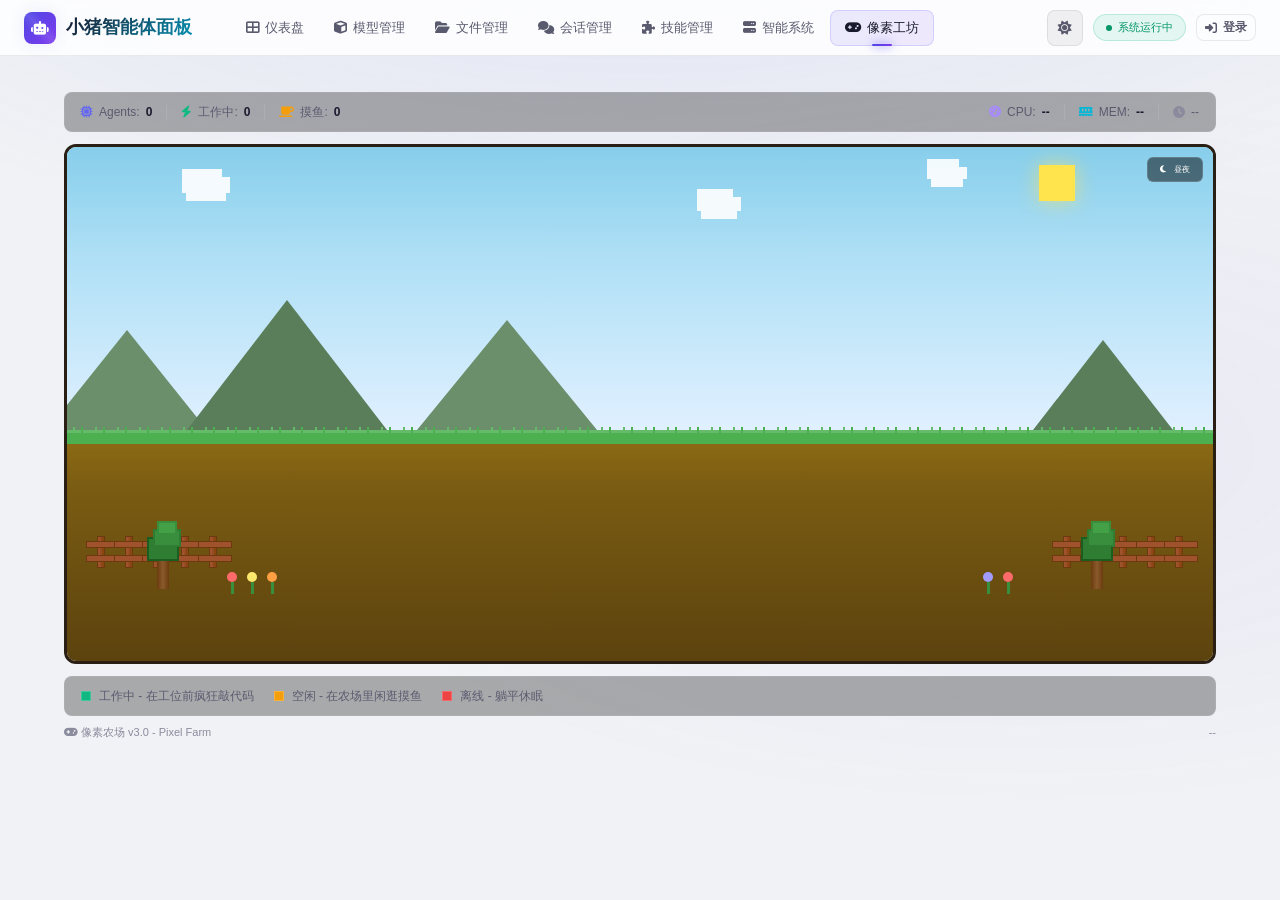
==== commit 6a804a3f: "feat: 像素工坊 → 像素农场 v3.0 - 经典横版像素小游戏风格" ====
--- a/changelog.html
+++ b/changelog.html
@@ -1,773 +1,906 @@
 <!DOCTYPE html>
 <html lang="zh-CN">
 <head>
-    <meta charset="UTF-8">
-    <meta name="viewport" content="width=device-width, initial-scale=1.0">
-    <meta http-equiv="Cache-Control" content="no-cache, no-store, must-revalidate">
-    <title>像素工坊 · 小猪智能体面板</title>
-    <link rel="stylesheet" href="https://cdnjs.cloudflare.com/ajax/libs/font-awesome/6.4.0/css/all.min.css">
-    <link href="https://fonts.googleapis.com/css2?family=Press+Start+2P&family=Inter:wght@300;400;500;600;700;800;900&display=swap" rel="stylesheet">
-    <link rel="stylesheet" href="theme.css?v=20260429">
-    <link rel="stylesheet" href="navbar.css?v=20260429">
-    <style>
-        /* ===== 2.5D 等轴测像素风 ===== */
-        .pixel-font { font-family: 'Press Start 2P', monospace; }
-
-        /* 游戏舞台 - 深色网格背景 */
-        .game-stage {
-            position: relative;
-            width: 100%;
-            min-height: 560px;
-            background: linear-gradient(180deg, #0d0f1a 0%, #111322 50%, #0f1118 100%);
-            border: 2px solid rgba(255,255,255,0.06);
-            border-radius: 14px;
-            overflow: hidden;
-            margin-bottom: 20px;
-            image-rendering: pixelated;
-        }
-
-        /* 等轴测网格地面 */
-        .iso-ground {
-            position: absolute;
-            bottom: 0; left: 0; right: 0; height: 65%;
-            background:
-                linear-gradient(135deg, rgba(99,102,241,0.03) 25%, transparent 25%),
-                linear-gradient(225deg, rgba(99,102,241,0.03) 25%, transparent 25%),
-                linear-gradient(315deg, rgba(99,102,241,0.03) 25%, transparent 25%),
-                linear-gradient(45deg, rgba(99,102,241,0.03) 25%, transparent 25%);
-            background-size: 32px 32px;
-            background-position: 0 0, 16px 0, 16px -16px, 0 16px;
-            border-top: 1px solid rgba(99,102,241,0.08);
-        }
-
-        /* 等轴测网格线 */
-        .iso-grid {
-            position: absolute;
-            bottom: 0; left: 0; right: 0; height: 65%;
-            background-image:
-                linear-gradient(45deg, rgba(255,255,255,0.015) 1px, transparent 1px),
-                linear-gradient(-45deg, rgba(255,255,255,0.015) 1px, transparent 1px);
-            background-size: 24px 24px;
-            pointer-events: none;
-        }
-
-        /* 远景装饰 - 等轴测建筑剪影 */
-        .iso-bg-building {
-            position: absolute;
-            bottom: 60%;
-            z-index: 1;
-            opacity: 0.15;
-        }
-
-        /* 工位区域 - 等轴测办公桌 */
-        .desk-station {
-            position: absolute;
-            z-index: 5;
-            display: flex;
-            flex-direction: column;
-            align-items: center;
-        }
-
-        /* 等轴测桌子 */
-        .iso-desk {
-            position: relative;
-            width: 120px;
-            height: 64px;
-        }
-        .iso-desk-top {
-            position: absolute;
-            top: 0; left: 10px;
-            width: 100px; height: 40px;
-            background: linear-gradient(135deg, #2a2d3e 0%, #1e2030 100%);
-            border: 2px solid rgba(99,102,241,0.2);
-            border-radius: 4px;
-            transform: perspective(200px) rotateX(5deg);
-        }
-        .iso-desk-front {
-            position: absolute;
-            top: 38px; left: 10px;
-            width: 100px; height: 20px;
-            background: linear-gradient(180deg, #1e2030 0%, #16182a 100%);
-            border: 2px solid rgba(99,102,241,0.15);
-            border-top: none;
-            border-radius: 0 0 4px 4px;
-        }
-        /* 显示器 */
-        .iso-monitor {
-            position: absolute;
-            top: -36px; left: 30px;
-            width: 60px; height: 40px;
-            background: #1a1c2e;
-            border: 2px solid rgba(99,102,241,0.3);
-            border-radius: 3px;
-        }
-        .iso-monitor::after {
-            content: '';
-            position: absolute;
-            top: 4px; left: 4px;
-            right: 4px; bottom: 4px;
-            background: linear-gradient(135deg, rgba(99,102,241,0.15) 0%, rgba(6,182,212,0.1) 100%);
-            border-radius: 1px;
-        }
-        .iso-monitor-stand {
-            position: absolute;
-            top: 4px; left: 50%;
-            transform: translateX(-50%);
-            width: 8px; height: 10px;
-            background: #2a2d3e;
-            border: 1px solid rgba(99,102,241,0.2);
-        }
-        /* 键盘 */
-        .iso-keyboard {
-            position: absolute;
-            top: 4px; left: 38px;
-            width: 44px; height: 14px;
-            background: #1e2030;
-            border: 1px solid rgba(99,102,241,0.15);
-            border-radius: 2px;
-        }
-        .iso-keyboard::after {
-            content: '';
-            position: absolute;
-            top: 2px; left: 2px;
-            right: 2px; bottom: 2px;
-            background: repeating-linear-gradient(90deg,
-                rgba(99,102,241,0.1) 0px,
-                rgba(99,102,241,0.1) 3px,
-                transparent 3px,
-                transparent 5px
-            );
-        }
-        /* 椅子 */
-        .iso-chair {
-            position: absolute;
-            top: 10px; left: 50%;
-            transform: translateX(-50%);
-            width: 28px; height: 24px;
-        }
-        .iso-chair-seat {
-            width: 28px; height: 10px;
-            background: linear-gradient(135deg, #4f46e5 0%, #4338ca 100%);
-            border: 2px solid rgba(99,102,241,0.4);
-            border-radius: 3px;
-        }
-        .iso-chair-back {
-            position: absolute;
-            top: -14px; left: 3px;
-            width: 22px; height: 16px;
-            background: linear-gradient(180deg, #4f46e5 0%, #3730a3 100%);
-            border: 2px solid rgba(99,102,241,0.3);
-            border-bottom: none;
-            border-radius: 3px 3px 0 0;
-        }
-
-        /* ===== 2.5D 等轴测像素角色 ===== */
-        .iso-character {
-            position: absolute;
-            z-index: 10;
-            display: flex;
-            flex-direction: column;
-            align-items: center;
-            cursor: pointer;
-            transition: transform 0.3s ease;
-        }
-        .iso-character:hover {
-            transform: translateY(-6px);
-        }
-
-        /* 角色精灵容器 */
-        .sprite-container {
-            width: 48px;
-            height: 64px;
-            position: relative;
-        }
-
-        /* 角色阴影 */
-        .sprite-shadow {
-            position: absolute;
-            bottom: -4px;
-            left: 50%;
-            transform: translateX(-50%);
-            width: 32px;
-            height: 8px;
-            background: rgba(0,0,0,0.3);
-            border-radius: 50%;
-            z-index: -1;
-        }
-
-        /* 状态标签 */
-        .status-badge {
-            margin-top: 8px;
-            padding: 3px 10px;
-            border-radius: 4px;
-            font-size: 10px;
-            font-weight: 700;
-            letter-spacing: 0.5px;
-            white-space: nowrap;
-            border: 1px solid transparent;
-        }
-        .status-badge.working {
-            background: rgba(16,185,129,0.15);
-            color: #10b981;
-            border-color: rgba(16,185,129,0.3);
-            animation: badgePulse 2s ease-in-out infinite;
-        }
-        .status-badge.idle {
-            background: rgba(245,158,11,0.15);
-            color: #f59e0b;
-            border-color: rgba(245,158,11,0.3);
-        }
-        .status-badge.offline {
-            background: rgba(239,68,68,0.15);
-            color: #ef4444;
-            border-color: rgba(239,68,68,0.3);
-        }
-        @keyframes badgePulse {
-            0%, 100% { opacity: 1; }
-            50% { opacity: 0.7; }
-        }
-
-        .agent-name {
-            margin-top: 4px;
-            font-size: 11px;
-            font-weight: 600;
-            color: var(--text-secondary);
-            text-align: center;
-            white-space: nowrap;
-        }
-
-        /* 对话气泡 */
-        .speech-bubble {
-            position: absolute;
-            top: -36px;
-            left: 50%;
-            transform: translateX(-50%);
-            background: rgba(255,255,255,0.95);
-            color: #1a1a2e;
-            padding: 5px 10px;
-            border-radius: 6px;
-            font-size: 10px;
-            font-weight: 600;
-            white-space: nowrap;
-            opacity: 0;
-            transition: opacity 0.3s ease, top 0.3s ease;
-            pointer-events: none;
-            z-index: 20;
-            box-shadow: 0 4px 12px rgba(0,0,0,0.4);
-        }
-        .speech-bubble::after {
-            content: '';
-            position: absolute;
-            bottom: -5px;
-            left: 50%;
-            transform: translateX(-50%);
-            border-left: 5px solid transparent;
-            border-right: 5px solid transparent;
-            border-top: 5px solid rgba(255,255,255,0.95);
-        }
-        .iso-character:hover .speech-bubble {
-            opacity: 1;
-            top: -44px;
-        }
-
-        /* ===== 工作状态动画 ===== */
-        /* 角色在工位旁快速敲键盘 */
-        @keyframes workingType {
-            0%, 100% { transform: translateY(0) rotate(0deg); }
-            25% { transform: translateY(-1px) rotate(-0.5deg); }
-            50% { transform: translateY(0) rotate(0.5deg); }
-            75% { transform: translateY(-1px) rotate(-0.5deg); }
-        }
-        .iso-character.working .sprite-container {
-            animation: workingType 0.3s ease-in-out infinite;
-        }
-        /* 键盘闪烁 */
-        @keyframes keyboardGlow {
-            0%, 100% { opacity: 0.5; }
-            50% { opacity: 1; }
-        }
-        .iso-character.working .iso-keyboard::after {
-            animation: keyboardGlow 0.3s ease-in-out infinite;
-        }
-        /* 显示器发光 */
-        @keyframes monitorGlow {
-            0%, 100% { box-shadow: 0 0 4px rgba(99,102,241,0.2); }
-            50% { box-shadow: 0 0 12px rgba(99,102,241,0.4); }
-        }
-        .iso-character.working .iso-monitor {
-            animation: monitorGlow 1.5s ease-in-out infinite;
-        }
-
-        /* ===== 休息状态动画 ===== */
-        /* 角色在场景里闲逛 */
-        @keyframes idleWander {
-            0% { transform: translateX(0) translateY(0); }
-            15% { transform: translateX(12px) translateY(-3px); }
-            30% { transform: translateX(20px) translateY(0); }
-            45% { transform: translateX(15px) translateY(-5px); }
-            60% { transform: translateX(5px) translateY(-2px); }
-            75% { transform: translateX(-8px) translateY(-4px); }
-            90% { transform: translateX(-3px) translateY(0); }
-            100% { transform: translateX(0) translateY(0); }
-        }
-        .iso-character.idle {
-            animation: idleWander 8s ease-in-out infinite;
-        }
-        /* 摸鱼时的悠闲摇摆 */
-        @keyframes idleSway {
-            0%, 100% { transform: rotate(0deg); }
-            30% { transform: rotate(-2deg); }
-            70% { transform: rotate(2deg); }
-        }
-        .iso-character.idle .sprite-container {
-            animation: idleSway 3s ease-in-out infinite;
-        }
-
-        /* 离线状态 */
-        .iso-character.offline .sprite-container {
-            filter: grayscale(0.7) brightness(0.5);
-        }
-        .iso-character.offline .iso-desk-top,
-        .iso-character.offline .iso-monitor {
-            opacity: 0.4;
-        }
-
-        /* ===== HUD 状态栏 ===== */
-        .hud-bar {
-            display: flex;
-            align-items: center;
-            justify-content: space-between;
-            padding: 12px 20px;
-            background: rgba(0,0,0,0.3);
-            border: 1px solid rgba(255,255,255,0.06);
-            border-radius: 10px;
-            margin-bottom: 16px;
-        }
-        .hud-left { display: flex; align-items: center; gap: 16px; }
-        .hud-right { display: flex; align-items: center; gap: 12px; }
-        .hud-stat { display: flex; align-items: center; gap: 6px; font-size: 13px; color: var(--text-secondary); }
-        .hud-stat i { font-size: 14px; }
-        .hud-stat .value { font-weight: 700; color: var(--text-primary); }
-        .hud-divider { width: 1px; height: 20px; background: rgba(255,255,255,0.08); }
-
-        /* 角色详情面板 */
-        .character-panel {
-            display: none;
-            background: rgba(0,0,0,0.25);
-            border: 1px solid rgba(255,255,255,0.06);
-            border-radius: 12px;
-            padding: 20px;
-            margin-bottom: 16px;
-            animation: panelSlide 0.3s ease;
-        }
-        .character-panel.active { display: block; }
-        @keyframes panelSlide {
-            from { opacity: 0; transform: translateY(-10px); }
-            to { opacity: 1; transform: translateY(0); }
-        }
-        .character-panel h3 {
-            font-size: 14px;
-            font-weight: 700;
-            margin-bottom: 16px;
-            display: flex;
-            align-items: center;
-            gap: 8px;
-        }
-        .character-panel h3 i { color: var(--accent-1); }
-        .stat-grid {
-            display: grid;
-            grid-template-columns: repeat(auto-fit, minmax(140px, 1fr));
-            gap: 12px;
-        }
-        .stat-item {
-            background: rgba(255,255,255,0.03);
-            border: 1px solid rgba(255,255,255,0.05);
-            border-radius: 8px;
-            padding: 12px;
-        }
-        .stat-item .label { font-size: 11px; color: var(--text-muted); margin-bottom: 4px; }
-        .stat-item .value { font-size: 18px; font-weight: 800; }
-
-        .mini-icon {
-            width: 24px;
-            height: 24px;
-            display: inline-flex;
-            align-items: center;
-            justify-content: center;
-            border-radius: 4px;
-            font-size: 12px;
-        }
-        .mini-icon.green { background: rgba(16,185,129,0.15); color: #10b981; }
-        .mini-icon.blue { background: rgba(99,102,241,0.15); color: var(--accent-1); }
-        .mini-icon.cyan { background: rgba(6,182,212,0.15); color: #06b6d4; }
-        .mini-icon.yellow { background: rgba(245,158,11,0.15); color: #f59e0b; }
-        .mini-icon.red { background: rgba(239,68,68,0.15); color: #ef4444; }
-
-        /* 响应式 */
-        @media (max-width: 768px) {
-            .sprite-container { width: 36px; height: 48px; }
-            .hud-bar { flex-direction: column; gap: 10px; }
-            .hud-left, .hud-right { flex-wrap: wrap; justify-content: center; }
-        }
-    </style>
+<meta charset="UTF-8">
+<meta name="viewport" content="width=device-width, initial-scale=1.0">
+<meta http-equiv="Cache-Control" content="no-cache, no-store, must-revalidate">
+<title>像素农场 · 小猪智能体面板</title>
+<link rel="stylesheet" href="https://cdnjs.cloudflare.com/ajax/libs/font-awesome/6.4.0/css/all.min.css">
+<link href="https://fonts.googleapis.com/css2?family=Press+Start+2P&display=swap" rel="stylesheet">
+<link rel="stylesheet" href="theme.css?v=20260429">
+<link rel="stylesheet" href="navbar.css?v=20260429">
+<style>
+/* =========================================================
+   像素农场 - 纯 CSS 横版像素场景
+   ========================================================= */
+.pixel-farm {
+  position: relative;
+  width: 100%;
+  height: 520px;
+  overflow: hidden;
+  border-radius: 12px;
+  border: 3px solid #2a1f14;
+  image-rendering: pixelated;
+  font-family: 'Press Start 2P', monospace;
+}
+
+/* ===== 天空 ===== */
+.farm-sky {
+  position: absolute; top: 0; left: 0; right: 0;
+  height: 55%;
+  transition: background 3s ease;
+  z-index: 0;
+}
+.farm-sky.day {
+  background: linear-gradient(180deg, #87CEEB 0%, #B0E0F6 40%, #E0F0FF 100%);
+}
+.farm-sky.night {
+  background: linear-gradient(180deg, #0a0e27 0%, #162040 50%, #1a2545 100%);
+}
+
+/* 太阳/月亮 */
+.farm-sun {
+  position: absolute; top: 18px; right: 12%;
+  width: 36px; height: 36px;
+  background: #FFE44D;
+  border-radius: 0;
+  box-shadow: 0 0 20px rgba(255,228,77,0.6);
+  transition: all 3s ease;
+}
+.farm-sun.night {
+  background: #E8E8F0;
+  box-shadow: 0 0 16px rgba(232,232,240,0.4);
+}
+
+/* 云朵 - 像素方块 */
+.farm-cloud {
+  position: absolute;
+  background: #fff;
+  opacity: 0.9;
+  box-shadow:
+    8px 0 0 #fff, 16px 0 0 #fff, 24px 0 0 #fff,
+    0 -8px 0 #fff, 8px -8px 0 #fff, 16px -8px 0 #fff,
+    4px 8px 0 #fff, 12px 8px 0 #fff, 20px 8px 0 #fff;
+  animation: cloudFloat linear infinite;
+}
+@keyframes cloudFloat {
+  from { transform: translateX(0); }
+  to { transform: translateX(80px); }
+}
+
+/* 远山 */
+.farm-mountains {
+  position: absolute;
+  bottom: 45%; left: 0; right: 0;
+  height: 120px;
+  z-index: 1;
+}
+.farm-mountain {
+  position: absolute; bottom: 0;
+  width: 0; height: 0;
+  border-style: solid;
+}
+.farm-mountain.m1 {
+  left: -20px;
+  border-width: 0 80px 100px 80px;
+  border-color: transparent transparent #6B8E6B transparent;
+}
+.farm-mountain.m2 {
+  left: 120px;
+  border-width: 0 100px 130px 100px;
+  border-color: transparent transparent #5A7D5A transparent;
+}
+.farm-mountain.m3 {
+  left: 350px;
+  border-width: 0 90px 110px 90px;
+  border-color: transparent transparent #6B8E6B transparent;
+}
+.farm-mountain.m4 {
+  right: 40px;
+  border-width: 0 70px 90px 70px;
+  border-color: transparent transparent #5A7D5A transparent;
+}
+
+/* ===== 地面 ===== */
+.farm-ground {
+  position: absolute; bottom: 0; left: 0; right: 0;
+  height: 45%;
+  z-index: 2;
+}
+.farm-grass {
+  position: absolute; top: 0; left: 0; right: 0;
+  height: 14px;
+  background: #4CAF50;
+  border-top: 3px solid #66BB6A;
+  box-shadow: 0 2px 0 #388E3C;
+}
+.farm-dirt {
+  position: absolute; top: 14px; left: 0; right: 0; bottom: 0;
+  background: linear-gradient(180deg, #8B6914 0%, #7A5C12 20%, #6B4F10 60%, #5C420E 100%);
+}
+/* 草地装饰 */
+.farm-grass::before {
+  content: '';
+  position: absolute; top: -6px; left: 0; right: 0; height: 6px;
+  background:
+    repeating-linear-gradient(90deg,
+      transparent 0px, transparent 6px,
+      #66BB6A 6px, #66BB6A 8px,
+      transparent 8px, transparent 14px,
+      #4CAF50 14px, #4CAF50 16px,
+      transparent 16px, transparent 22px
+    );
+}
+
+/* ===== 栅栏 ===== */
+.farm-fence {
+  position: absolute;
+  bottom: 18%; z-index: 3;
+  display: flex; align-items: flex-end;
+}
+.fence-post {
+  width: 8px; height: 32px;
+  background: linear-gradient(90deg, #A0522D 30%, #8B4513 70%);
+  margin: 0 10px;
+  border: 1px solid #6B3A0E;
+  position: relative;
+}
+.fence-post::before {
+  content: '';
+  position: absolute; top: 4px; left: -12px;
+  width: 32px; height: 5px;
+  background: #A0522D;
+  border: 1px solid #6B3A0E;
+}
+.fence-post::after {
+  content: '';
+  position: absolute; top: 18px; left: -12px;
+  width: 32px; height: 5px;
+  background: #A0522D;
+  border: 1px solid #6B3A0E;
+}
+
+/* ===== 工位（电脑桌） ===== */
+.farm-desk {
+  position: absolute;
+  bottom: 14%; z-index: 5;
+}
+.desk-body {
+  width: 60px; height: 36px;
+  background: linear-gradient(180deg, #8B6914, #7A5C12);
+  border: 2px solid #5C420E;
+  position: relative;
+}
+.desk-body::before { /* drawer */
+  content: '';
+  position: absolute; top: 4px; left: 4px;
+  width: 52px; height: 14px;
+  background: #6B4F10;
+  border: 1px solid #5C420E;
+}
+.desk-body::after { /* drawer knob */
+  content: '';
+  position: absolute; top: 9px; left: 26px;
+  width: 8px; height: 4px;
+  background: #C8A04A;
+  border-radius: 2px;
+}
+.desk-monitor {
+  position: absolute; bottom: 36px; left: 10px;
+  width: 40px; height: 30px;
+  background: #2C2C3A;
+  border: 2px solid #3C3C4A;
+  border-radius: 2px;
+}
+.desk-monitor::before { /* screen */
+  content: '';
+  position: absolute; top: 3px; left: 3px; right: 3px; bottom: 6px;
+  background: linear-gradient(135deg, #1a3a5c, #1a2a4c);
+  border: 1px solid #1a4a6c;
+}
+.desk-monitor::after { /* stand */
+  content: '';
+  position: absolute; bottom: -6px; left: 50%;
+  transform: translateX(-50%);
+  width: 8px; height: 6px;
+  background: #3C3C4A;
+}
+.desk-keyboard {
+  position: absolute; bottom: 38px; left: 14px;
+  width: 32px; height: 8px;
+  background: #3C3C4A;
+  border: 1px solid #4C4C5A;
+}
+.desk-chair {
+  position: absolute;
+  bottom: 0; right: -18px;
+}
+.chair-seat {
+  width: 20px; height: 8px;
+  background: #4f46e5;
+  border: 2px solid #3730a3;
+}
+.chair-back {
+  position: absolute; bottom: 8px; left: 2px;
+  width: 16px; height: 18px;
+  background: #4f46e5;
+  border: 2px solid #3730a3;
+  border-bottom: none;
+}
+
+/* ===== 装饰：树 ===== */
+.farm-tree {
+  position: absolute;
+  bottom: 14%; z-index: 4;
+}
+.tree-trunk {
+  width: 12px; height: 28px;
+  background: linear-gradient(90deg, #6B3A0E, #8B5A2C, #6B3A0E);
+  margin: 0 auto;
+}
+.tree-leaves {
+  width: 32px; height: 24px;
+  background: #2E7D32;
+  border: 2px solid #1B5E20;
+  margin: 0 auto;
+  position: relative;
+}
+.tree-leaves::before {
+  content: '';
+  position: absolute; top: -10px; left: 4px;
+  width: 24px; height: 14px;
+  background: #388E3C;
+  border: 2px solid #2E7D32;
+}
+.tree-leaves::after {
+  content: '';
+  position: absolute; top: -18px; left: 8px;
+  width: 16px; height: 10px;
+  background: #43A047;
+  border: 2px solid #388E3C;
+}
+
+/* ===== 装饰：花朵 ===== */
+.farm-flower {
+  position: absolute;
+  bottom: 13%; z-index: 4;
+}
+.flower-stem {
+  width: 3px; height: 12px;
+  background: #388E3C;
+  margin: 0 auto;
+}
+.flower-head {
+  width: 10px; height: 10px;
+  border-radius: 50%;
+  margin: 0 auto;
+}
+
+/* ===== 像素角色 ===== */
+.farm-character {
+  position: absolute;
+  z-index: 10;
+  display: flex;
+  flex-direction: column;
+  align-items: center;
+  cursor: pointer;
+  /* transition for smooth position changes */
+  transition: left 0.8s ease, bottom 0.8s ease;
+}
+
+/* 角色精灵容器 */
+.char-sprite {
+  width: 40px;
+  height: 48px;
+  position: relative;
+  image-rendering: pixelated;
+}
+
+/* 角色阴影 */
+.char-shadow {
+  position: absolute;
+  bottom: -4px;
+  left: 50%;
+  transform: translateX(-50%);
+  width: 24px;
+  height: 6px;
+  background: rgba(0,0,0,0.25);
+  border-radius: 50%;
+}
+
+/* 名称标签 */
+.char-name-tag {
+  margin-top: 2px;
+  padding: 2px 6px;
+  background: rgba(0,0,0,0.65);
+  color: #fff;
+  font-size: 8px;
+  font-family: 'Press Start 2P', monospace;
+  white-space: nowrap;
+  border: 1px solid rgba(255,255,255,0.2);
+  text-align: center;
+}
+
+/* ===== 角色像素精灵（SVG） ===== */
+/* 由 JS 注入 */
+
+/* ===== 角色行为动画 ===== */
+
+/* 工作状态：原地打字抖动 */
+.farm-character.working {
+  animation: charWork 0.5s ease-in-out infinite;
+}
+@keyframes charWork {
+  0%, 100% { transform: translateY(0) rotate(0); }
+  25% { transform: translateY(-1px) rotate(-1deg); }
+  75% { transform: translateY(-1px) rotate(1deg); }
+}
+
+/* 工作状态：键盘闪烁 */
+.farm-character.working .desk-keyboard {
+  animation: keyTap 0.25s ease-in-out infinite;
+}
+@keyframes keyTap {
+  0%, 100% { background: #3C3C4A; }
+  50% { background: #5C5C6A; }
+}
+.farm-character.working .desk-monitor::before {
+  animation: screenGlow 0.8s ease-in-out infinite;
+}
+@keyframes screenGlow {
+  0%, 100% { background: linear-gradient(135deg, #1a3a5c, #1a2a4c); }
+  50% { background: linear-gradient(135deg, #2a5a8c, #2a4a7c); }
+}
+
+/* 空闲状态：闲逛 */
+.farm-character.idle {
+  animation: charIdle 6s ease-in-out infinite;
+}
+@keyframes charIdle {
+  0%   { transform: translateX(0); }
+  20%  { transform: translateX(25px); }
+  40%  { transform: translateX(40px) translateY(-3px); }
+  60%  { transform: translateX(20px); }
+  80%  { transform: translateX(-10px) translateY(-2px); }
+  100% { transform: translateX(0); }
+}
+
+/* 空闲状态：身体轻微摇摆 */
+.farm-character.idle .char-sprite {
+  animation: charSway 2s ease-in-out infinite;
+}
+@keyframes charSway {
+  0%, 100% { transform: rotate(0); }
+  30% { transform: rotate(-2deg); }
+  70% { transform: rotate(2deg); }
+}
+
+/* 离线状态：灰暗 */
+.farm-character.offline .char-sprite {
+  filter: grayscale(0.8) brightness(0.5);
+}
+.farm-character.offline .desk-monitor::before {
+  background: #1a1a2a;
+}
+
+/* ===== 状态图例 ===== */
+.farm-legend {
+  display: flex;
+  gap: 20px;
+  padding: 10px 16px;
+  background: rgba(0,0,0,0.3);
+  border: 1px solid rgba(255,255,255,0.06);
+  border-radius: 8px;
+  margin-top: 12px;
+  flex-wrap: wrap;
+}
+.legend-item {
+  display: flex;
+  align-items: center;
+  gap: 8px;
+  font-size: 12px;
+  color: var(--text-secondary);
+}
+.legend-dot {
+  width: 10px; height: 10px;
+  border-radius: 0;
+  border: 1px solid rgba(255,255,255,0.2);
+}
+.legend-dot.working { background: #10b981; }
+.legend-dot.idle { background: #f59e0b; }
+.legend-dot.offline { background: #ef4444; }
+
+/* ===== HUD 状态栏 ===== */
+.farm-hud {
+  display: flex;
+  align-items: center;
+  justify-content: space-between;
+  padding: 10px 16px;
+  background: rgba(0,0,0,0.3);
+  border: 1px solid rgba(255,255,255,0.06);
+  border-radius: 8px;
+  margin-bottom: 12px;
+  flex-wrap: wrap;
+  gap: 8px;
+}
+.farm-hud-left, .farm-hud-right { display: flex; align-items: center; gap: 14px; flex-wrap: wrap; }
+.hud-item {
+  display: flex; align-items: center; gap: 6px;
+  font-size: 12px; color: var(--text-secondary);
+}
+.hud-item .hud-val { font-weight: 700; color: var(--text-primary); }
+.hud-sep { width: 1px; height: 16px; background: rgba(255,255,255,0.08); }
+
+/* ===== 详情面板 ===== */
+.farm-detail {
+  display: none;
+  background: rgba(0,0,0,0.25);
+  border: 1px solid rgba(255,255,255,0.06);
+  border-radius: 10px;
+  padding: 16px;
+  margin-top: 12px;
+  animation: detailIn 0.3s ease;
+}
+.farm-detail.active { display: block; }
+@keyframes detailIn {
+  from { opacity: 0; transform: translateY(-6px); }
+  to { opacity: 1; transform: translateY(0); }
+}
+.farm-detail h3 {
+  font-size: 13px; font-weight: 700;
+  margin-bottom: 12px;
+  display: flex; align-items: center; gap: 8px;
+}
+.farm-detail h3 i { color: var(--accent-1); }
+.detail-grid {
+  display: grid;
+  grid-template-columns: repeat(auto-fit, minmax(130px, 1fr));
+  gap: 10px;
+}
+.detail-card {
+  background: rgba(255,255,255,0.03);
+  border: 1px solid rgba(255,255,255,0.05);
+  border-radius: 6px;
+  padding: 10px;
+}
+.detail-card .d-label { font-size: 10px; color: var(--text-muted); margin-bottom: 4px; }
+.detail-card .d-val { font-size: 16px; font-weight: 800; }
+.mi { width: 20px; height: 20px; display: inline-flex; align-items: center; justify-content: center; border-radius: 3px; font-size: 10px; }
+.mi.g { background: rgba(16,185,129,0.15); color: #10b981; }
+.mi.b { background: rgba(99,102,241,0.15); color: #6366f1; }
+.mi.c { background: rgba(6,182,212,0.15); color: #06b6d4; }
+.mi.y { background: rgba(245,158,11,0.15); color: #f59e0b; }
+.mi.r { background: rgba(239,68,68,0.15); color: #ef4444; }
+
+/* ===== 昼夜切换按钮 ===== */
+.farm-toggle {
+  position: absolute; top: 10px; right: 10px; z-index: 50;
+  padding: 6px 12px;
+  background: rgba(0,0,0,0.5);
+  border: 1px solid rgba(255,255,255,0.15);
+  border-radius: 6px;
+  color: #fff;
+  font-size: 11px;
+  cursor: pointer;
+  font-family: 'Press Start 2P', monospace;
+  font-size: 8px;
+}
+.farm-toggle:hover { background: rgba(0,0,0,0.7); }
+
+/* ===== 响应式 ===== */
+@media (max-width: 768px) {
+  .pixel-farm { height: 400px; }
+  .farm-hud { flex-direction: column; align-items: flex-start; }
+}
+
+/* ===== 星星（夜晚） ===== */
+.farm-star {
+  position: absolute;
+  width: 3px; height: 3px;
+  background: #fff;
+  opacity: 0;
+  transition: opacity 3s ease;
+}
+.farm-star.visible {
+  opacity: 0.8;
+  animation: starTwinkle 2s ease-in-out infinite;
+}
+@keyframes starTwinkle {
+  0%, 100% { opacity: 0.4; }
+  50% { opacity: 0.9; }
+}
+</style>
 </head>
 <body>
-
 <div id="navbar-container"></div>
-
 <div class="main-container">
-    <!-- HUD 状态栏 -->
-    <div class="hud-bar">
-        <div class="hud-left">
-            <div class="hud-stat"><i class="fas fa-microchip" style="color:var(--accent-1)"></i> Agents: <span class="value" id="hud-agents">0</span></div>
-            <div class="hud-divider"></div>
-            <div class="hud-stat"><i class="fas fa-bolt" style="color:#10b981"></i> Working: <span class="value" id="hud-working">0</span></div>
-            <div class="hud-divider"></div>
-            <div class="hud-stat"><i class="fas fa-coffee" style="color:#f59e0b"></i> Idle: <span class="value" id="hud-idle">0</span></div>
-        </div>
-        <div class="hud-right">
-            <div class="hud-stat"><i class="fas fa-tachometer-alt" style="color:var(--accent-3)"></i> CPU: <span class="value" id="hud-cpu">--</span></div>
-            <div class="hud-divider"></div>
-            <div class="hud-stat"><i class="fas fa-memory" style="color:var(--accent-2)"></i> MEM: <span class="value" id="hud-mem">--</span></div>
-            <div class="hud-divider"></div>
-            <div class="hud-stat"><i class="fas fa-clock" style="color:var(--text-muted)"></i> <span id="hud-uptime">--</span></div>
-        </div>
+
+  <!-- HUD -->
+  <div class="farm-hud">
+    <div class="farm-hud-left">
+      <div class="hud-item"><i class="fas fa-microchip" style="color:#6366f1"></i> Agents: <span class="hud-val" id="hud-agents">0</span></div>
+      <div class="hud-sep"></div>
+      <div class="hud-item"><i class="fas fa-bolt" style="color:#10b981"></i> 工作中: <span class="hud-val" id="hud-working">0</span></div>
+      <div class="hud-sep"></div>
+      <div class="hud-item"><i class="fas fa-coffee" style="color:#f59e0b"></i> 摸鱼: <span class="hud-val" id="hud-idle">0</span></div>
     </div>
-
-    <!-- 2.5D Isometric Game Stage -->
-    <div class="game-stage" id="gameStage">
-        <div class="iso-ground"></div>
-        <div class="iso-grid"></div>
-
-        <!-- Background buildings -->
-        <div class="iso-bg-building" style="left:5%;">
-            <svg width="80" height="100" viewBox="0 0 80 100">
-                <rect x="10" y="20" width="60" height="80" fill="#1a1c2e" rx="2"/>
-                <rect x="0" y="40" width="80" height="60" fill="#16182a" rx="2"/>
-                <rect x="16" y="26" width="10" height="10" fill="rgba(99,102,241,0.15)" rx="1"/>
-                <rect x="36" y="26" width="10" height="10" fill="rgba(99,102,241,0.1)" rx="1"/>
-                <rect x="56" y="26" width="10" height="10" fill="rgba(99,102,241,0.12)" rx="1"/>
-                <rect x="16" y="46" width="10" height="10" fill="rgba(99,102,241,0.08)" rx="1"/>
-                <rect x="36" y="46" width="10" height="10" fill="rgba(99,102,241,0.15)" rx="1"/>
-                <rect x="56" y="46" width="10" height="10" fill="rgba(99,102,241,0.06)" rx="1"/>
-                <rect x="26" y="70" width="28" height="30" fill="#0d0f1a" rx="2"/>
-            </svg>
-        </div>
-        <div class="iso-bg-building" style="right:8%;">
-            <svg width="60" height="80" viewBox="0 0 60 80">
-                <rect x="8" y="16" width="44" height="64" fill="#1a1c2e" rx="2"/>
-                <rect x="0" y="30" width="60" height="50" fill="#16182a" rx="2"/>
-                <rect x="12" y="22" width="8" height="8" fill="rgba(6,182,212,0.1)" rx="1"/>
-                <rect x="28" y="22" width="8" height="8" fill="rgba(6,182,212,0.12)" rx="1"/>
-                <rect x="44" y="22" width="8" height="8" fill="rgba(6,182,212,0.08)" rx="1"/>
-                <rect x="12" y="40" width="8" height="8" fill="rgba(6,182,212,0.15)" rx="1"/>
-                <rect x="28" y="40" width="8" height="8" fill="rgba(6,182,212,0.06)" rx="1"/>
-                <rect x="44" y="40" width="8" height="8" fill="rgba(6,182,212,0.1)" rx="1"/>
-            </svg>
-        </div>
+    <div class="farm-hud-right">
+      <div class="hud-item"><i class="fas fa-tachometer-alt" style="color:#a78bfa"></i> CPU: <span class="hud-val" id="hud-cpu">--</span></div>
+      <div class="hud-sep"></div>
+      <div class="hud-item"><i class="fas fa-memory" style="color:#06b6d4"></i> MEM: <span class="hud-val" id="hud-mem">--</span></div>
+      <div class="hud-sep"></div>
+      <div class="hud-item"><i class="fas fa-clock" style="color:var(--text-muted)"></i> <span id="hud-uptime">--</span></div>
     </div>
-
-    <!-- Character Detail Panel -->
-    <div class="character-panel" id="characterPanel">
-        <h3><i class="fas fa-info-circle"></i> <span id="panelTitle">Agent Detail</span></h3>
-        <div class="stat-grid" id="panelStats"></div>
+  </div>
+
+  <!-- 像素农场场景 -->
+  <div class="pixel-farm" id="farmScene">
+    <!-- 天空 -->
+    <div class="farm-sky day" id="farmSky">
+      <div class="farm-sun" id="farmSun"></div>
+      <!-- 星星（夜晚显示） -->
+      <div class="farm-star" style="top:12%;left:10%"></div>
+      <div class="farm-star" style="top:8%;left:25%"></div>
+      <div class="farm-star" style="top:18%;left:40%"></div>
+      <div class="farm-star" style="top:5%;left:55%"></div>
+      <div class="farm-star" style="top:15%;left:70%"></div>
+      <div class="farm-star" style="top:10%;left:85%"></div>
+      <div class="farm-star" style="top:22%;left:15%"></div>
+      <div class="farm-star" style="top:7%;left:62%"></div>
     </div>
 
-    <div style="display:flex;justify-content:space-between;align-items:center;padding:8px 0;color:var(--text-muted);font-size:12px;">
-        <span><i class="fas fa-gamepad"></i> Pixel Workshop v2.0 - 2.5D Isometric</span>
-        <span id="lastUpdate">--</span>
+    <!-- 云朵 -->
+    <div class="farm-cloud" style="top:30px;left:10%;width:24px;height:16px;animation-duration:20s"></div>
+    <div class="farm-cloud" style="top:50px;left:55%;width:20px;height:14px;animation-duration:25s;animation-delay:-8s"></div>
+    <div class="farm-cloud" style="top:20px;left:75%;width:16px;height:12px;animation-duration:18s;animation-delay:-15s"></div>
+
+    <!-- 远山 -->
+    <div class="farm-mountains">
+      <div class="farm-mountain m1"></div>
+      <div class="farm-mountain m2"></div>
+      <div class="farm-mountain m3"></div>
+      <div class="farm-mountain m4"></div>
     </div>
+
+    <!-- 地面 -->
+    <div class="farm-ground">
+      <div class="farm-grass"></div>
+      <div class="farm-dirt"></div>
+    </div>
+
+    <!-- 栅栏（左） -->
+    <div class="farm-fence" style="left:20px;">
+      <div class="fence-post"></div><div class="fence-post"></div><div class="fence-post"></div>
+      <div class="fence-post"></div><div class="fence-post"></div>
+    </div>
+    <!-- 栅栏（右） -->
+    <div class="farm-fence" style="right:20px;">
+      <div class="fence-post"></div><div class="fence-post"></div><div class="fence-post"></div>
+      <div class="fence-post"></div><div class="fence-post"></div>
+    </div>
+
+    <!-- 树 -->
+    <div class="farm-tree" style="left:80px;"><div class="tree-leaves"></div><div class="tree-trunk"></div></div>
+    <div class="farm-tree" style="right:100px;"><div class="tree-leaves"></div><div class="tree-trunk"></div></div>
+
+    <!-- 花朵 -->
+    <div class="farm-flower" style="left:160px;"><div class="flower-head" style="background:#FF6B6B"></div><div class="flower-stem"></div></div>
+    <div class="farm-flower" style="left:180px;"><div class="flower-head" style="background:#FFE66D"></div><div class="flower-stem"></div></div>
+    <div class="farm-flower" style="left:200px;"><div class="flower-head" style="background:#FF9F43"></div><div class="flower-stem"></div></div>
+    <div class="farm-flower" style="right:200px;"><div class="flower-head" style="background:#FF6B6B"></div><div class="flower-stem"></div></div>
+    <div class="farm-flower" style="right:220px;"><div class="flower-head" style="background:#A29BFE"></div><div class="flower-stem"></div></div>
+
+    <!-- 昼夜切换 -->
+    <button class="farm-toggle" id="dayNightToggle"><i class="fas fa-moon"></i> 昼夜</button>
+  </div>
+
+  <!-- 状态图例 -->
+  <div class="farm-legend">
+    <div class="legend-item"><div class="legend-dot working"></div> 工作中 - 在工位前疯狂敲代码</div>
+    <div class="legend-item"><div class="legend-dot idle"></div> 空闲 - 在农场里闲逛摸鱼</div>
+    <div class="legend-item"><div class="legend-dot offline"></div> 离线 - 躺平休眠</div>
+  </div>
+
+  <!-- 详情面板 -->
+  <div class="farm-detail" id="farmDetail">
+    <h3><i class="fas fa-info-circle"></i> <span id="detailTitle">Agent Detail</span></h3>
+    <div class="detail-grid" id="detailGrid"></div>
+  </div>
+
+  <div style="display:flex;justify-content:space-between;align-items:center;padding:8px 0;color:var(--text-muted);font-size:11px;">
+    <span><i class="fas fa-gamepad"></i> 像素农场 v3.0 - Pixel Farm</span>
+    <span id="lastUpdate">--</span>
+  </div>
 </div>
 
 <script>
-const API_HOST = window.location.origin;
-
-// ===== 2.5D 等轴测角色 SVG =====
-function spriteWorking(agentId) {
-    var colors = {
-        openclaw: { shirt: '#6366f1', pants: '#3730a3', skin: '#fcd5b8', hair: '#5d4037', shoe: '#1e1b4b' },
-        codex:    { shirt: '#06b6d4', pants: '#0e7490', skin: '#fcd5b8', hair: '#1a1a2e', shoe: '#0c4a6e' },
-    };
-    var c = colors[agentId] || colors.openclaw;
-    return '<svg width="56" height="72" viewBox="0 0 56 72">' +
-        '<rect x="16" y="50" width="9" height="16" fill="' + c.pants + '" rx="2"/>' +
-        '<rect x="31" y="50" width="9" height="16" fill="' + c.pants + '" rx="2"/>' +
-        '<rect x="14" y="64" width="12" height="5" fill="' + c.shoe + '" rx="2"/>' +
-        '<rect x="30" y="64" width="12" height="5" fill="' + c.shoe + '" rx="2"/>' +
-        '<rect x="14" y="30" width="28" height="22" fill="' + c.shirt + '" rx="3"/>' +
-        '<rect x="0" y="32" width="16" height="7" fill="' + c.skin + '" rx="2"/>' +
-        '<rect x="40" y="32" width="16" height="7" fill="' + c.skin + '" rx="2"/>' +
-        '<rect x="-2" y="35" width="7" height="6" fill="' + c.skin + '" rx="2"/>' +
-        '<rect x="49" y="35" width="7" height="6" fill="' + c.skin + '" rx="2"/>' +
-        '<rect x="16" y="12" width="24" height="20" fill="' + c.skin + '" rx="3"/>' +
-        '<rect x="14" y="4" width="28" height="12" fill="' + c.hair + '" rx="3"/>' +
-        '<rect x="14" y="14" width="5" height="8" fill="' + c.hair + '"/>' +
-        '<rect x="37" y="14" width="5" height="8" fill="' + c.hair + '"/>' +
-        '<rect x="19" y="20" width="5" height="4" fill="#1a1a2e" rx="1"/>' +
-        '<rect x="31" y="20" width="5" height="4" fill="#1a1a2e" rx="1"/>' +
-        '<rect x="24" y="27" width="7" height="2" fill="#c0392b" rx="1"/>' +
-        '<rect x="44" y="12" width="4" height="5" fill="#85c1e9" rx="1" opacity="0.7"/>' +
-        '</svg>';
-}
-
-function spriteIdle(agentId) {
-    var colors = {
-        openclaw: { shirt: '#6366f1', pants: '#3730a3', skin: '#fcd5b8', hair: '#5d4037', shoe: '#1e1b4b' },
-        codex:    { shirt: '#06b6d4', pants: '#0e7490', skin: '#fcd5b8', hair: '#1a1a2e', shoe: '#0c4a6e' },
-    };
-    var c = colors[agentId] || colors.openclaw;
-    return '<svg width="56" height="72" viewBox="0 0 56 72">' +
-        '<rect x="18" y="50" width="8" height="16" fill="' + c.pants + '" rx="2"/>' +
-        '<rect x="30" y="50" width="8" height="16" fill="' + c.pants + '" rx="2"/>' +
-        '<rect x="16" y="64" width="11" height="5" fill="' + c.shoe + '" rx="2"/>' +
-        '<rect x="29" y="64" width="11" height="5" fill="' + c.shoe + '" rx="2"/>' +
-        '<rect x="15" y="30" width="26" height="22" fill="' + c.shirt + '" rx="3"/>' +
-        '<rect x="2" y="32" width="14" height="7" fill="' + c.skin + '" rx="2"/>' +
-        '<rect x="40" y="32" width="14" height="7" fill="' + c.skin + '" rx="2"/>' +
-        '<rect x="0" y="35" width="6" height="6" fill="' + c.skin + '" rx="2"/>' +
-        '<rect x="50" y="35" width="6" height="6" fill="' + c.skin + '" rx="2"/>' +
-        '<rect x="16" y="12" width="24" height="20" fill="' + c.skin + '" rx="3"/>' +
-        '<rect x="14" y="4" width="28" height="12" fill="' + c.hair + '" rx="3"/>' +
-        '<rect x="14" y="14" width="5" height="8" fill="' + c.hair + '"/>' +
-        '<rect x="37" y="14" width="5" height="8" fill="' + c.hair + '"/>' +
-        '<rect x="19" y="20" width="6" height="3" fill="#1a1a2e" rx="1"/>' +
-        '<rect x="30" y="20" width="6" height="3" fill="#1a1a2e" rx="1"/>' +
-        '<rect x="22" y="27" width="9" height="3" fill="#e57373" rx="1"/>' +
-        '<rect x="48" y="22" width="10" height="12" fill="#e0e0e0" rx="2"/>' +
-        '<rect x="50" y="25" width="6" height="7" fill="#8d6e63" rx="1"/>' +
-        '<rect x="51" y="16" width="3" height="5" fill="rgba(255,255,255,0.3)" rx="1"/>' +
-        '</svg>';
-}
-
-function spriteOffline(agentId) {
-    var colors = {
-        openclaw: { shirt: '#6366f1', pants: '#3730a3', skin: '#fcd5b8', hair: '#5d4037', shoe: '#1e1b4b' },
-        codex:    { shirt: '#06b6d4', pants: '#0e7490', skin: '#fcd5b8', hair: '#1a1a2e', shoe: '#0c4a6e' },
-    };
-    var c = colors[agentId] || colors.openclaw;
-    return '<svg width="56" height="72" viewBox="0 0 56 72">' +
-        '<rect x="4" y="44" width="48" height="16" fill="' + c.shirt + '" rx="4" opacity="0.5"/>' +
-        '<rect x="0" y="38" width="18" height="16" fill="' + c.skin + '" rx="3" opacity="0.6"/>' +
-        '<rect x="44" y="50" width="10" height="12" fill="' + c.pants + '" rx="2" opacity="0.4"/>' +
-        '<rect x="2" y="46" width="6" height="2" fill="#1a1a2e" rx="1"/>' +
-        '<rect x="34" y="28" width="7" height="7" fill="rgba(255,255,255,0.3)" rx="1"/>' +
-        '<rect x="43" y="18" width="6" height="6" fill="rgba(255,255,255,0.2)" rx="1"/>' +
-        '<rect x="50" y="10" width="5" height="5" fill="rgba(255,255,255,0.12)" rx="1"/>' +
-        '</svg>';
-}
-
-function generateSprite(agentId, status) {
-    if (status === 'online') return spriteWorking(agentId);
-    if (status === 'offline') return spriteOffline(agentId);
-    return spriteIdle(agentId);
-}
-
-function getStatusText(status) {
-    if (status === 'online') return '💻 疯狂敲代码';
-    if (status === 'offline') return '💤 离线休眠';
-    return '☕ 摸鱼中';
-}
-function getStatusClass(status) {
-    if (status === 'online') return 'working';
-    if (status === 'offline') return 'offline';
-    return 'idle';
+var API_HOST = window.location.origin;
+
+// ===== 像素角色精灵 =====
+function makeSprite(id, status) {
+  var c = id === 'codex'
+    ? {s:'#06b6d4',p:'#0e7490',sk:'#fcd5b8',h:'#1a1a2e',sh:'#0c4a6e'}
+    : {s:'#6366f1',p:'#3730a3',sk:'#fcd5b8',h:'#5d4037',sh:'#1e1b4b'};
+
+  if (status === 'online') {
+    // 工作：坐姿，手放键盘上
+    return '<svg width="40" height="48" viewBox="0 0 40 48">' +
+      // 腿
+      '<rect x="10" y="34" width="8" height="10" fill="'+c.p+'" rx="1"/>' +
+      '<rect x="22" y="34" width="8" height="10" fill="'+c.p+'" rx="1"/>' +
+      // 鞋
+      '<rect x="8" y="42" width="11" height="4" fill="'+c.sh+'" rx="1"/>' +
+      '<rect x="21" y="42" width="11" height="4" fill="'+c.sh+'" rx="1"/>' +
+      // 身体
+      '<rect x="8" y="20" width="24" height="16" fill="'+c.s+'" rx="2"/>' +
+      // 手臂（伸向键盘）
+      '<rect x="0" y="22" width="10" height="6" fill="'+c.sk+'" rx="1"/>' +
+      '<rect x="30" y="22" width="10" height="6" fill="'+c.sk+'" rx="1"/>' +
+      // 手
+      '<rect x="-2" y="25" width="6" height="4" fill="'+c.sk+'" rx="1"/>' +
+      '<rect x="34" y="25" width="6" height="4" fill="'+c.sk+'" rx="1"/>' +
+      // 头
+      '<rect x="10" y="6" width="20" height="16" fill="'+c.sk+'" rx="2"/>' +
+      // 头发
+      '<rect x="8" y="0" width="24" height="8" fill="'+c.h+'" rx="2"/>' +
+      '<rect x="8" y="8" width="4" height="6" fill="'+c.h+'"/>' +
+      '<rect x="28" y="8" width="4" height="6" fill="'+c.h+'"/>' +
+      // 眼睛（专注看屏幕）
+      '<rect x="13" y="12" width="4" height="3" fill="#1a1a2e" rx="1"/>' +
+      '<rect x="23" y="12" width="4" height="3" fill="#1a1a2e" rx="1"/>' +
+      // 嘴（认真）
+      '<rect x="16" y="17" width="8" height="2" fill="#c0392b" rx="1"/>' +
+      // 汗珠
+      '<rect x="32" y="4" width="3" height="5" fill="#85c1e9" rx="1" opacity="0.7"/>' +
+      '</svg>';
+  }
+
+  if (status === 'offline') {
+    // 离线：躺平
+    return '<svg width="40" height="48" viewBox="0 0 40 48">' +
+      // 身体（横躺）
+      '<rect x="2" y="30" width="36" height="12" fill="'+c.s+'" rx="3" opacity="0.5"/>' +
+      // 头（侧）
+      '<rect x="0" y="24" width="14" height="12" fill="'+c.sk+'" rx="2" opacity="0.6"/>' +
+      // 闭眼
+      '<rect x="2" y="30" width="5" height="2" fill="#1a1a2e" rx="1"/>' +
+      // 腿
+      '<rect x="30" y="34" width="8" height="8" fill="'+c.p+'" rx="1" opacity="0.4"/>' +
+      // ZZZ
+      '<rect x="24" y="14" width="5" height="5" fill="rgba(255,255,255,0.35)" rx="1"/>' +
+      '<rect x="32" y="6" width="4" height="4" fill="rgba(255,255,255,0.25)" rx="1"/>' +
+      '<rect x="36" y="0" width="3" height="3" fill="rgba(255,255,255,0.15)" rx="1"/>' +
+      '</svg>';
+  }
+
+  // 空闲：站立，悠闲
+  return '<svg width="40" height="48" viewBox="0 0 40 48">' +
+    // 腿
+    '<rect x="12" y="34" width="7" height="10" fill="'+c.p+'" rx="1"/>' +
+    '<rect x="21" y="34" width="7" height="10" fill="'+c.p+'" rx="1"/>' +
+    // 鞋
+    '<rect x="10" y="42" width="10" height="4" fill="'+c.sh+'" rx="1"/>' +
+    '<rect x="20" y="42" width="10" height="4" fill="'+c.sh+'" rx="1"/>' +
+    // 身体
+    '<rect x="10" y="20" width="20" height="16" fill="'+c.s+'" rx="2"/>' +
+    // 手臂（叉腰/放松）
+    '<rect x="2" y="22" width="10" height="6" fill="'+c.sk+'" rx="1"/>' +
+    '<rect x="28" y="22" width="10" height="6" fill="'+c.sk+'" rx="1"/>' +
+    // 手
+    '<rect x="0" y="25" width="5" height="4" fill="'+c.sk+'" rx="1"/>' +
+    '<rect x="35" y="25" width="5" height="4" fill="'+c.sk+'" rx="1"/>' +
+    // 头
+    '<rect x="10" y="6" width="20" height="16" fill="'+c.sk+'" rx="2"/>' +
+    // 头发
+    '<rect x="8" y="0" width="24" height="8" fill="'+c.h+'" rx="2"/>' +
+    '<rect x="8" y="8" width="4" height="6" fill="'+c.h+'"/>' +
+    '<rect x="28" y="8" width="4" height="6" fill="'+c.h+'"/>' +
+    // 眼睛（半闭，悠闲）
+    '<rect x="13" y="12" width="5" height="2" fill="#1a1a2e" rx="1"/>' +
+    '<rect x="22" y="12" width="5" height="2" fill="#1a1a2e" rx="1"/>' +
+    // 微笑
+    '<rect x="15" y="17" width="10" height="2" fill="#e57373" rx="1"/>' +
+    '</svg>';
 }
 
 // ===== 工位 =====
-function createDeskStation(x, y) {
-    var desk = document.createElement('div');
-    desk.className = 'desk-station';
-    desk.style.left = x + 'px';
-    desk.style.bottom = y + 'px';
-    desk.innerHTML = '<div class="iso-desk">' +
-        '<div class="iso-monitor"></div>' +
-        '<div class="iso-monitor-stand"></div>' +
-        '<div class="iso-desk-top"></div>' +
-        '<div class="iso-keyboard"></div>' +
-        '<div class="iso-desk-front"></div>' +
-        '</div>' +
-        '<div class="iso-chair">' +
-        '<div class="iso-chair-back"></div>' +
-        '<div class="iso-chair-seat"></div>' +
-        '</div>';
-    return desk;
-}
-
-// ===== 渲染 Agent 角色 =====
-function renderCharacters(agents) {
-    var stage = document.getElementById('gameStage');
-    var old = stage.querySelectorAll('.iso-character, .desk-station');
-    for (var i = 0; i < old.length; i++) { old[i].remove(); }
-
-    var agentIds = Object.keys(agents);
-    var count = agentIds.length;
-    if (count === 0) return;
-
-    var W = stage.clientWidth || 800;
-    var H = 560;
-    var deskW = 120;
-    var deskY = 100;
-    var totalDeskW = count * deskW + (count - 1) * 50;
-    var deskStartX = Math.max(40, (W - totalDeskW) / 2);
-
-    for (var i = 0; i < count; i++) {
-        var agentId = agentIds[i];
-        var info = agents[agentId];
-        var status = info.status || 'offline';
-        var isWorking = status === 'online';
-
-        var dx = deskStartX + i * (deskW + 50);
-        stage.appendChild(createDeskStation(dx, deskY));
-
-        var charEl = document.createElement('div');
-        charEl.className = 'iso-character ' + getStatusClass(status);
-
-        var cx, cy;
-        if (isWorking) {
-            cx = dx + deskW + 18;
-            cy = deskY + 35;
-        } else {
-            var hash = 0;
-            for (var ch = 0; ch < agentId.length; ch++) { hash += agentId.charCodeAt(ch); }
-            var zones = [
-                { x: W * 0.06, y: H * 0.55 },
-                { x: W * 0.6,  y: H * 0.45 },
-                { x: W * 0.35, y: H * 0.6 },
-                { x: W * 0.8,  y: H * 0.5 },
-                { x: W * 0.15, y: H * 0.35 },
-            ];
-            var zone = zones[hash % zones.length];
-            cx = zone.x + (hash % 40) - 20;
-            cy = zone.y + (hash % 30) - 15;
-        }
-
-        charEl.style.left = Math.max(10, Math.min(W - 70, cx)) + 'px';
-        charEl.style.bottom = Math.max(80, cy) + 'px';
-        charEl.style.zIndex = 10 + Math.floor(cy / 15);
-
-        var label = info.name || agentId;
-        var cpu = info.cpu_usage != null ? info.cpu_usage.toFixed(1) + '%' : '--';
-        var mem = info.memory_usage != null ? info.memory_usage.toFixed(1) + '%' : '--';
-        var model = info.model || '--';
-
-        var bubble = '<div class="speech-bubble">' + label + ' · CPU ' + cpu + ' · MEM ' + mem +
-            '<br><span style="font-size:9px;opacity:0.6">' + model + '</span></div>';
-        var sprite = '<div class="sprite-container"><div class="sprite-shadow"></div>' +
-            generateSprite(agentId, status) + '</div>';
-        var badge = '<div class="status-badge ' + getStatusClass(status) + '">' + getStatusText(status) + '</div>';
-        var name = '<div class="agent-name">' + label + '</div>';
-
-        charEl.innerHTML = bubble + sprite + badge + name;
-
-        (function(aId, aInfo) {
-            charEl.addEventListener('click', function() { showCharacterDetail(aId, aInfo); });
-        })(agentId, info);
-
-        stage.appendChild(charEl);
+function makeDesk(x) {
+  var el = document.createElement('div');
+  el.className = 'farm-desk';
+  el.style.left = x + 'px';
+  el.innerHTML =
+    '<div class="desk-chair"><div class="chair-back"></div><div class="chair-seat"></div></div>' +
+    '<div class="desk-body"></div>' +
+    '<div class="desk-monitor"></div>' +
+    '<div class="desk-keyboard"></div>';
+  return el;
+}
+
+// ===== 角色 =====
+function makeCharacter(id, info, status, x, y) {
+  var el = document.createElement('div');
+  el.className = 'farm-character ' + status;
+  el.style.left = x + 'px';
+  el.style.bottom = y + 'px';
+  el.dataset.agentId = id;
+
+  var label = info.name || id;
+  el.innerHTML =
+    '<div class="char-sprite"><div class="char-shadow"></div>' + makeSprite(id, status) + '</div>' +
+    '<div class="char-name-tag">' + label + '</div>';
+
+  el.addEventListener('click', function() { showDetail(id, info, status); });
+  return el;
+}
+
+// ===== 渲染 =====
+var deskPositions = [];
+var charPositions = {};
+
+function renderFarm(agents) {
+  var scene = document.getElementById('farmScene');
+  // 清理旧工位和角色
+  scene.querySelectorAll('.farm-desk, .farm-character').forEach(function(el){ el.remove(); });
+
+  var ids = Object.keys(agents);
+  var n = ids.length;
+  if (n === 0) return;
+
+  var W = scene.clientWidth || 800;
+  var charBottom = 14; // % from bottom
+
+  // 工位放在右下区域，均匀分布
+  var deskW = 64;
+  var gap = 40;
+  var totalW = n * deskW + (n - 1) * gap;
+  var deskStartX = Math.max(20, W * 0.55);
+  var deskY = 52; // px from bottom
+
+  deskPositions = [];
+
+  for (var i = 0; i < n; i++) {
+    var aid = ids[i];
+    var info = agents[aid];
+    var status = info.status || 'offline';
+
+    var dx = deskStartX + i * (deskW + gap);
+    scene.appendChild(makeDesk(dx));
+    deskPositions.push({ id: aid, x: dx, y: deskY });
+
+    // 角色位置
+    var cx, cy;
+    if (status === 'online') {
+      // 站在工位前
+      cx = dx + deskW / 2 - 20;
+      cy = deskY + 30;
+    } else {
+      // 在农场上半部分自由活动
+      var hash = 0;
+      for (var ch = 0; ch < aid.length; ch++) hash += aid.charCodeAt(ch);
+      cx = 40 + (hash * 37) % (W - 120);
+      cy = 80 + (hash * 13) % 100;
     }
-}
-
-// ===== 角色详情面板 =====
-function showCharacterDetail(agentId, info) {
-    var panel = document.getElementById('characterPanel');
-    var title = document.getElementById('panelTitle');
-    var stats = document.getElementById('panelStats');
-    var status = info.status || 'offline';
-    var si = status === 'online' ? '[OK]' : status === 'offline' ? '[OFF]' : '[IDLE]';
-    title.textContent = si + ' ' + (info.name || agentId);
-
-    var sc = status === 'online' ? 'green' : status === 'offline' ? 'red' : 'yellow';
-    var st = status === 'online' ? '#10b981' : status === 'offline' ? '#ef4444' : '#f59e0b';
-    var cpu = info.cpu_usage != null ? info.cpu_usage.toFixed(1) + '%' : '--';
-    var mem = info.memory_usage != null ? info.memory_usage.toFixed(1) + '%' : '--';
-    var mmb = info.mem_mb != null ? info.mem_mb + 'MB' : '--';
-    var nin = formatBytes(info.network_in || 0);
-    var nout = formatBytes(info.network_out || 0);
-    var mdl = info.model || '--';
-    var ac = info.api_calls || 0;
-
-    stats.innerHTML =
-        '<div class="stat-item"><div class="label"><span class="mini-icon ' + sc + '"><i class="fas fa-circle"></i></span> Status</div><div class="value" style="color:' + st + '">' + getStatusText(status) + '</div></div>' +
-        '<div class="stat-item"><div class="label"><span class="mini-icon blue"><i class="fas fa-microchip"></i></span> CPU</div><div class="value">' + cpu + '</div></div>' +
-        '<div class="stat-item"><div class="label"><span class="mini-icon cyan"><i class="fas fa-memory"></i></span> Memory</div><div class="value">' + mem + '</div></div>' +
-        '<div class="stat-item"><div class="label"><span class="mini-icon yellow"><i class="fas fa-hdd"></i></span> Mem MB</div><div class="value">' + mmb + '</div></div>' +
-        '<div class="stat-item"><div class="label"><span class="mini-icon green"><i class="fas fa-network-wired"></i></span> Net In</div><div class="value">' + nin + '</div></div>' +
-        '<div class="stat-item"><div class="label"><span class="mini-icon blue"><i class="fas fa-network-wired"></i></span> Net Out</div><div class="value">' + nout + '</div></div>' +
-        '<div class="stat-item"><div class="label"><span class="mini-icon cyan"><i class="fas fa-brain"></i></span> Model</div><div class="value" style="font-size:13px">' + mdl + '</div></div>' +
-        '<div class="stat-item"><div class="label"><span class="mini-icon yellow"><i class="fas fa-phone-volume"></i></span> API Calls</div><div class="value">' + ac + '</div></div>';
-
-    panel.classList.add('active');
-    panel.scrollIntoView({ behavior: 'smooth', block: 'nearest' });
-}
-
-function formatBytes(bytes) {
-    if (bytes < 1024) return bytes + 'B';
-    if (bytes < 1024 * 1024) return (bytes / 1024).toFixed(1) + 'KB';
-    if (bytes < 1024 * 1024 * 1024) return (bytes / (1024 * 1024)).toFixed(1) + 'MB';
-    return (bytes / (1024 * 1024 * 1024)).toFixed(1) + 'GB';
-}
-
-function formatUptime(seconds) {
-    var d = Math.floor(seconds / 86400);
-    var h = Math.floor((seconds % 86400) / 3600);
-    var m = Math.floor((seconds % 3600) / 60);
-    if (d > 0) return d + 'd ' + h + 'h';
-    if (h > 0) return h + 'h ' + m + 'm';
-    return m + 'm';
-}
-
-// ===== HUD 更新 =====
+
+    charPositions[aid] = { x: cx, y: cy };
+    scene.appendChild(makeCharacter(aid, info, status, cx, cy));
+  }
+}
+
+// ===== 详情 =====
+function showDetail(id, info, status) {
+  var panel = document.getElementById('farmDetail');
+  var title = document.getElementById('detailTitle');
+  var grid = document.getElementById('detailGrid');
+
+  var si = status === 'online' ? '[WORK]' : status === 'offline' ? '[OFF]' : '[IDLE]';
+  title.textContent = si + ' ' + (info.name || id);
+
+  var sc = status === 'online' ? 'g' : status === 'offline' ? 'r' : 'y';
+  var st = status === 'online' ? '#10b981' : status === 'offline' ? '#ef4444' : '#f59e0b';
+  var cpu = info.cpu_usage != null ? info.cpu_usage.toFixed(1) + '%' : '--';
+  var mem = info.memory_usage != null ? info.memory_usage.toFixed(1) + '%' : '--';
+  var mmb = info.mem_mb != null ? info.mem_mb + 'MB' : '--';
+  var ni = fmtB(info.network_in || 0);
+  var no = fmtB(info.network_out || 0);
+  var mdl = info.model || '--';
+  var ac = info.api_calls || 0;
+  var stText = status === 'online' ? '疯狂敲代码' : status === 'offline' ? '离线休眠' : '摸鱼中';
+
+  grid.innerHTML =
+    '<div class="detail-card"><div class="d-label"><span class="mi '+sc+'"><i class="fas fa-circle"></i></span> 状态</div><div class="d-val" style="color:'+st+'">'+stText+'</div></div>' +
+    '<div class="detail-card"><div class="d-label"><span class="mi b"><i class="fas fa-microchip"></i></span> CPU</div><div class="d-val">'+cpu+'</div></div>' +
+    '<div class="detail-card"><div class="d-label"><span class="mi c"><i class="fas fa-memory"></i></span> 内存</div><div class="d-val">'+mem+'</div></div>' +
+    '<div class="detail-card"><div class="d-label"><span class="mi y"><i class="fas fa-hdd"></i></span> 内存(MB)</div><div class="d-val">'+mmb+'</div></div>' +
+    '<div class="detail-card"><div class="d-label"><span class="mi g"><i class="fas fa-network-wired"></i></span> 网络入</div><div class="d-val">'+ni+'</div></div>' +
+    '<div class="detail-card"><div class="d-label"><span class="mi b"><i class="fas fa-network-wired"></i></span> 网络出</div><div class="d-val">'+no+'</div></div>' +
+    '<div class="detail-card"><div class="d-label"><span class="mi c"><i class="fas fa-brain"></i></span> 模型</div><div class="d-val" style="font-size:12px">'+mdl+'</div></div>' +
+    '<div class="detail-card"><div class="d-label"><span class="mi y"><i class="fas fa-phone-volume"></i></span> API调用</div><div class="d-val">'+ac+'</div></div>';
+
+  panel.classList.add('active');
+  panel.scrollIntoView({ behavior: 'smooth', block: 'nearest' });
+}
+
+function fmtB(b) {
+  if (b < 1024) return b + 'B';
+  if (b < 1024*1024) return (b/1024).toFixed(1) + 'KB';
+  if (b < 1024*1024*1024) return (b/(1024*1024)).toFixed(1) + 'MB';
+  return (b/(1024*1024*1024)).toFixed(1) + 'GB';
+}
+
+function fmtU(s) {
+  var d = Math.floor(s/86400), h = Math.floor((s%86400)/3600), m = Math.floor((s%3600)/60);
+  if (d > 0) return d + 'd ' + h + 'h';
+  if (h > 0) return h + 'h ' + m + 'm';
+  return m + 'm';
+}
+
+// ===== HUD =====
 function updateHUD(data) {
-    var agents = data.agents || {};
-    var sys = data.system_info || {};
-    var ids = Object.keys(agents);
-    var working = 0;
-    for (var i = 0; i < ids.length; i++) {
-        if (agents[ids[i]].status === 'online') working++;
-    }
-    document.getElementById('hud-agents').textContent = ids.length;
-    document.getElementById('hud-working').textContent = working;
-    document.getElementById('hud-idle').textContent = ids.length - working;
-    document.getElementById('hud-cpu').textContent = sys.total_cpu != null ? sys.total_cpu.toFixed(1) + '%' : '--';
-    document.getElementById('hud-mem').textContent = sys.total_memory != null ? sys.total_memory.toFixed(1) + '%' : '--';
-    document.getElementById('hud-uptime').textContent = formatUptime(sys.server_uptime_seconds || 0);
-    document.getElementById('lastUpdate').textContent = 'Update: ' + new Date().toLocaleTimeString('zh-CN');
+  var agents = data.agents || {};
+  var sys = data.system_info || {};
+  var ids = Object.keys(agents);
+  var working = 0;
+  for (var i = 0; i < ids.length; i++) if (agents[ids[i]].status === 'online') working++;
+  document.getElementById('hud-agents').textContent = ids.length;
+  document.getElementById('hud-working').textContent = working;
+  document.getElementById('hud-idle').textContent = ids.length - working;
+  document.getElementById('hud-cpu').textContent = sys.total_cpu != null ? sys.total_cpu.toFixed(1) + '%' : '--';
+  document.getElementById('hud-mem').textContent = sys.total_memory != null ? sys.total_memory.toFixed(1) + '%' : '--';
+  document.getElementById('hud-uptime').textContent = fmtU(sys.server_uptime_seconds || 0);
+  document.getElementById('lastUpdate').textContent = 'Update: ' + new Date().toLocaleTimeString('zh-CN');
 }
 
 // ===== 数据获取 =====
 function fetchData() {
-    fetch(API_HOST + '/api/status')
-        .then(function(r) { return r.json(); })
-        .then(function(d) { renderCharacters(d.agents || {}); updateHUD(d); })
-        .catch(function() {});
-}
-
-// ===== SSE 实时更新 =====
+  fetch(API_HOST + '/api/status')
+    .then(function(r) { return r.json(); })
+    .then(function(d) { renderFarm(d.agents || {}); updateHUD(d); })
+    .catch(function(){});
+}
+
 function connectSSE() {
-    var evtSource = new EventSource(API_HOST + '/api/events');
-    evtSource.onopen = function() { console.log('Pixel Workshop SSE OK'); };
-    evtSource.onmessage = function(e) {
-        try {
-            var msg = JSON.parse(e.data);
-            if (msg.data) { renderCharacters(msg.data.agents || {}); updateHUD(msg.data); }
-        } catch(err) {}
-    };
-    evtSource.onerror = function() { evtSource.close(); setTimeout(connectSSE, 3000); };
-}
+  var es = new EventSource(API_HOST + '/api/events');
+  es.onopen = function(){ console.log('Pixel Farm SSE OK'); };
+  es.onmessage = function(e) {
+    try { var msg = JSON.parse(e.data); if (msg.data) { renderFarm(msg.data.agents || {}); updateHUD(msg.data); } } catch(err){}
+  };
+  es.onerror = function(){ es.close(); setTimeout(connectSSE, 3000); };
+}
+
+// ===== 昼夜切换 =====
+var isDay = true;
+document.getElementById('dayNightToggle').addEventListener('click', function() {
+  isDay = !isDay;
+  var sky = document.getElementById('farmSky');
+  var sun = document.getElementById('farmSun');
+  var stars = document.querySelectorAll('.farm-star');
+  if (isDay) {
+    sky.classList.remove('night');
+    sky.classList.add('day');
+    sun.classList.remove('night');
+    stars.forEach(function(s){ s.classList.remove('visible'); });
+    this.innerHTML = '<i class="fas fa-moon"></i> 昼夜';
+  } else {
+    sky.classList.remove('day');
+    sky.classList.add('night');
+    sun.classList.add('night');
+    stars.forEach(function(s){ s.classList.add('visible'); });
+    this.innerHTML = '<i class="fas fa-sun"></i> 昼夜';
+  }
+});
+
+// ===== 点击空白关闭面板 =====
+document.getElementById('farmScene').addEventListener('click', function(e) {
+  if (e.target === this || e.target.classList.contains('farm-ground') || e.target.classList.contains('farm-grass') || e.target.classList.contains('farm-dirt') || e.target.classList.contains('farm-sky') || e.target.classList.contains('farm-mountains')) {
+    document.getElementById('farmDetail').classList.remove('active');
+  }
+});
 
 // ===== 初始化 =====
 fetchData();
 connectSSE();
-
-document.getElementById('gameStage').addEventListener('click', function(e) {
-    if (e.target === this || e.target.classList.contains('iso-ground') || e.target.classList.contains('iso-grid')) {
-        document.getElementById('characterPanel').classList.remove('active');
-    }
-});
-
 </script>
 <script src="auth.js?v=20260429"></script>
 <script src="navbar.js?v=20260429"></script>
 </body>
 </html>
-
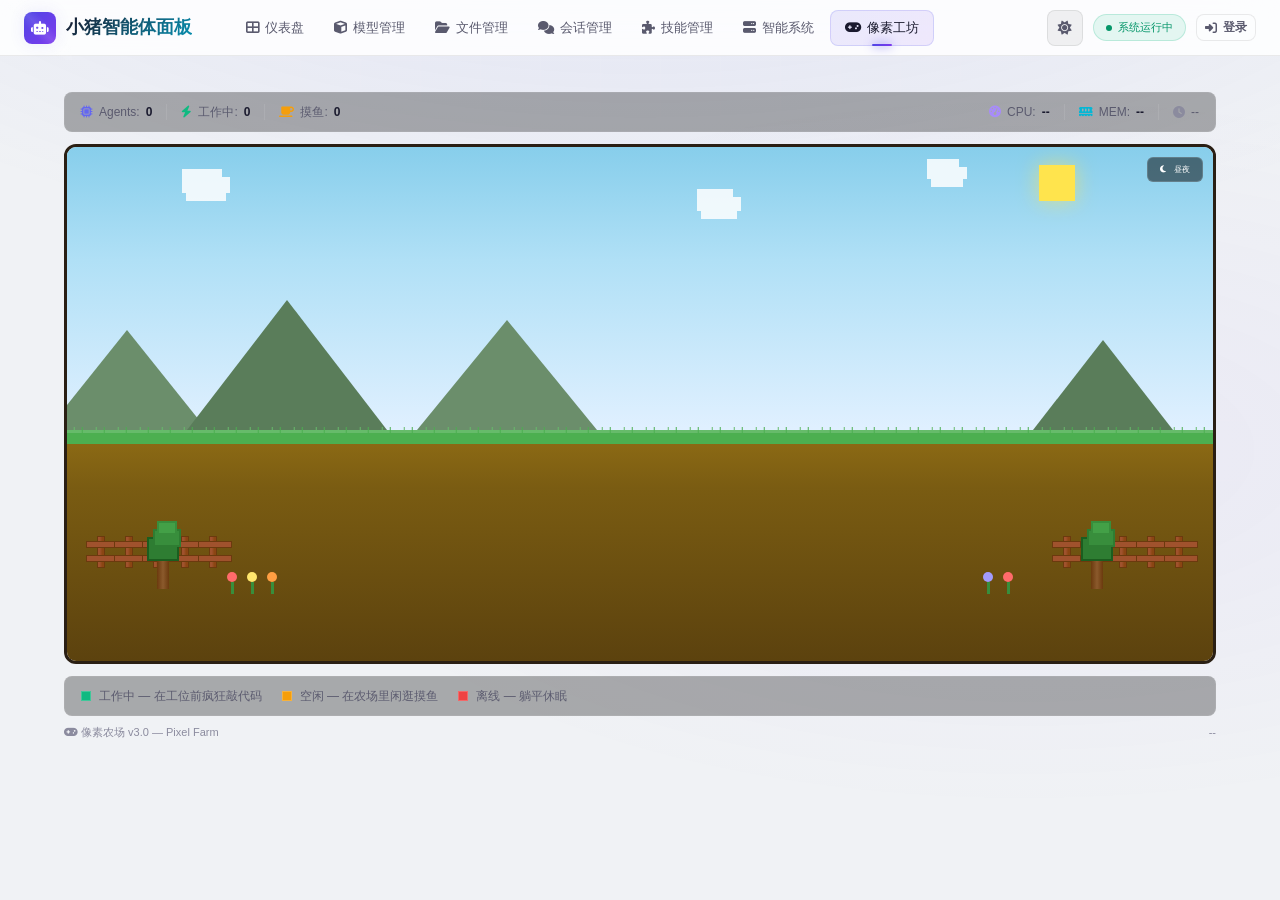
==== commit 5eb4e326: "fix: 像素农场 v3.1 - 修复角色不动问题：DOM 缓存+CSS transition 平滑移动+空闲随机游走" ====
--- a/changelog.html
+++ b/changelog.html
@@ -11,7 +11,7 @@
 <link rel="stylesheet" href="navbar.css?v=20260429">
 <style>
 /* =========================================================
-   像素农场 - 纯 CSS 横版像素场景
+   像素农场 v3.0 - 经典横版像素小游戏
    ========================================================= */
 .pixel-farm {
   position: relative;
@@ -31,19 +31,13 @@
   transition: background 3s ease;
   z-index: 0;
 }
-.farm-sky.day {
-  background: linear-gradient(180deg, #87CEEB 0%, #B0E0F6 40%, #E0F0FF 100%);
-}
-.farm-sky.night {
-  background: linear-gradient(180deg, #0a0e27 0%, #162040 50%, #1a2545 100%);
-}
-
-/* 太阳/月亮 */
+.farm-sky.day   { background: linear-gradient(180deg, #87CEEB 0%, #B0E0F6 40%, #E0F0FF 100%); }
+.farm-sky.night { background: linear-gradient(180deg, #0a0e27 0%, #162040 50%, #1a2545 100%); }
+
 .farm-sun {
   position: absolute; top: 18px; right: 12%;
   width: 36px; height: 36px;
   background: #FFE44D;
-  border-radius: 0;
   box-shadow: 0 0 20px rgba(255,228,77,0.6);
   transition: all 3s ease;
 }
@@ -52,229 +46,105 @@
   box-shadow: 0 0 16px rgba(232,232,240,0.4);
 }
 
-/* 云朵 - 像素方块 */
+/* 星星 */
+.farm-star {
+  position: absolute;
+  width: 3px; height: 3px;
+  background: #fff;
+  opacity: 0;
+  transition: opacity 3s ease;
+}
+.farm-star.visible { opacity: 0.8; animation: starTwinkle 2s ease-in-out infinite; }
+@keyframes starTwinkle { 0%,100%{opacity:0.4} 50%{opacity:0.9} }
+
+/* 云朵 */
 .farm-cloud {
   position: absolute;
   background: #fff;
-  opacity: 0.9;
+  opacity: 0.85;
   box-shadow:
     8px 0 0 #fff, 16px 0 0 #fff, 24px 0 0 #fff,
     0 -8px 0 #fff, 8px -8px 0 #fff, 16px -8px 0 #fff,
     4px 8px 0 #fff, 12px 8px 0 #fff, 20px 8px 0 #fff;
-  animation: cloudFloat linear infinite;
-}
-@keyframes cloudFloat {
-  from { transform: translateX(0); }
-  to { transform: translateX(80px); }
-}
-
-/* 远山 */
-.farm-mountains {
-  position: absolute;
-  bottom: 45%; left: 0; right: 0;
-  height: 120px;
-  z-index: 1;
-}
-.farm-mountain {
-  position: absolute; bottom: 0;
-  width: 0; height: 0;
-  border-style: solid;
-}
-.farm-mountain.m1 {
-  left: -20px;
-  border-width: 0 80px 100px 80px;
-  border-color: transparent transparent #6B8E6B transparent;
-}
-.farm-mountain.m2 {
-  left: 120px;
-  border-width: 0 100px 130px 100px;
-  border-color: transparent transparent #5A7D5A transparent;
-}
-.farm-mountain.m3 {
-  left: 350px;
-  border-width: 0 90px 110px 90px;
-  border-color: transparent transparent #6B8E6B transparent;
-}
-.farm-mountain.m4 {
-  right: 40px;
-  border-width: 0 70px 90px 70px;
-  border-color: transparent transparent #5A7D5A transparent;
-}
+  animation: cloudDrift linear infinite;
+}
+@keyframes cloudDrift { from{transform:translateX(0)} to{transform:translateX(60px)} }
+
+/* ===== 远山 ===== */
+.farm-mountains { position:absolute; bottom:45%; left:0; right:0; height:120px; z-index:1; }
+.farm-mountain { position:absolute; bottom:0; width:0; height:0; border-style:solid; }
+.farm-mountain.m1 { left:-20px; border-width:0 80px 100px 80px; border-color:transparent transparent #6B8E6B transparent; }
+.farm-mountain.m2 { left:120px; border-width:0 100px 130px 100px; border-color:transparent transparent #5A7D5A transparent; }
+.farm-mountain.m3 { left:350px; border-width:0 90px 110px 90px; border-color:transparent transparent #6B8E6B transparent; }
+.farm-mountain.m4 { right:40px; border-width:0 70px 90px 70px; border-color:transparent transparent #5A7D5A transparent; }
 
 /* ===== 地面 ===== */
-.farm-ground {
-  position: absolute; bottom: 0; left: 0; right: 0;
-  height: 45%;
-  z-index: 2;
-}
+.farm-ground { position:absolute; bottom:0; left:0; right:0; height:45%; z-index:2; }
 .farm-grass {
-  position: absolute; top: 0; left: 0; right: 0;
-  height: 14px;
-  background: #4CAF50;
-  border-top: 3px solid #66BB6A;
-  box-shadow: 0 2px 0 #388E3C;
+  position:absolute; top:0; left:0; right:0; height:14px;
+  background:#4CAF50;
+  border-top:3px solid #66BB6A;
+  box-shadow:0 2px 0 #388E3C;
+}
+.farm-grass::before {
+  content:''; position:absolute; top:-6px; left:0; right:0; height:6px;
+  background:repeating-linear-gradient(90deg,
+    transparent 0, transparent 6px, #66BB6A 8px, transparent 8px, transparent 14px,
+    #4CAF50 16px, transparent 16px, transparent 22px);
 }
 .farm-dirt {
-  position: absolute; top: 14px; left: 0; right: 0; bottom: 0;
-  background: linear-gradient(180deg, #8B6914 0%, #7A5C12 20%, #6B4F10 60%, #5C420E 100%);
-}
-/* 草地装饰 */
-.farm-grass::before {
-  content: '';
-  position: absolute; top: -6px; left: 0; right: 0; height: 6px;
-  background:
-    repeating-linear-gradient(90deg,
-      transparent 0px, transparent 6px,
-      #66BB6A 6px, #66BB6A 8px,
-      transparent 8px, transparent 14px,
-      #4CAF50 14px, #4CAF50 16px,
-      transparent 16px, transparent 22px
-    );
+  position:absolute; top:14px; left:0; right:0; bottom:0;
+  background:linear-gradient(180deg,#8B6914 0%,#7A5C12 20%,#6B4F10 60%,#5C420E 100%);
 }
 
 /* ===== 栅栏 ===== */
-.farm-fence {
-  position: absolute;
-  bottom: 18%; z-index: 3;
-  display: flex; align-items: flex-end;
-}
+.farm-fence { position:absolute; bottom:18%; z-index:3; display:flex; align-items:flex-end; }
 .fence-post {
-  width: 8px; height: 32px;
-  background: linear-gradient(90deg, #A0522D 30%, #8B4513 70%);
-  margin: 0 10px;
-  border: 1px solid #6B3A0E;
-  position: relative;
+  width:8px; height:32px;
+  background:linear-gradient(90deg,#A0522D 30%,#8B4513 70%);
+  margin:0 10px; border:1px solid #6B3A0E; position:relative;
 }
 .fence-post::before {
-  content: '';
-  position: absolute; top: 4px; left: -12px;
-  width: 32px; height: 5px;
-  background: #A0522D;
-  border: 1px solid #6B3A0E;
+  content:''; position:absolute; top:4px; left:-12px;
+  width:32px; height:5px; background:#A0522D; border:1px solid #6B3A0E;
 }
 .fence-post::after {
-  content: '';
-  position: absolute; top: 18px; left: -12px;
-  width: 32px; height: 5px;
-  background: #A0522D;
-  border: 1px solid #6B3A0E;
-}
-
-/* ===== 工位（电脑桌） ===== */
-.farm-desk {
-  position: absolute;
-  bottom: 14%; z-index: 5;
-}
+  content:''; position:absolute; top:18px; left:-12px;
+  width:32px; height:5px; background:#A0522D; border:1px solid #6B3A0E;
+}
+
+/* ===== 树 ===== */
+.farm-tree { position:absolute; bottom:14%; z-index:4; }
+.tree-trunk { width:12px; height:28px; background:linear-gradient(90deg,#6B3A0E,#8B5A2C,#6B3A0E); margin:0 auto; }
+.tree-leaves { width:32px; height:24px; background:#2E7D32; border:2px solid #1B5E20; margin:0 auto; position:relative; }
+.tree-leaves::before { content:''; position:absolute; top:-10px; left:4px; width:24px; height:14px; background:#388E3C; border:2px solid #2E7D32; }
+.tree-leaves::after  { content:''; position:absolute; top:-18px; left:8px; width:16px; height:10px; background:#43A047; border:2px solid #388E3C; }
+
+/* ===== 花 ===== */
+.farm-flower { position:absolute; bottom:13%; z-index:4; }
+.flower-stem { width:3px; height:12px; background:#388E3C; margin:0 auto; }
+.flower-head { width:10px; height:10px; border-radius:50%; margin:0 auto; }
+
+/* ===== 工位 ===== */
+.farm-desk { position:absolute; bottom:14%; z-index:5; }
 .desk-body {
-  width: 60px; height: 36px;
-  background: linear-gradient(180deg, #8B6914, #7A5C12);
-  border: 2px solid #5C420E;
-  position: relative;
-}
-.desk-body::before { /* drawer */
-  content: '';
-  position: absolute; top: 4px; left: 4px;
-  width: 52px; height: 14px;
-  background: #6B4F10;
-  border: 1px solid #5C420E;
-}
-.desk-body::after { /* drawer knob */
-  content: '';
-  position: absolute; top: 9px; left: 26px;
-  width: 8px; height: 4px;
-  background: #C8A04A;
-  border-radius: 2px;
-}
+  width:60px; height:36px;
+  background:linear-gradient(180deg,#8B6914,#7A5C12);
+  border:2px solid #5C420E; position:relative;
+}
+.desk-body::before { content:''; position:absolute; top:4px; left:4px; width:52px; height:14px; background:#6B4F10; border:1px solid #5C420E; }
+.desk-body::after  { content:''; position:absolute; top:9px; left:26px; width:8px; height:4px; background:#C8A04A; border-radius:2px; }
 .desk-monitor {
-  position: absolute; bottom: 36px; left: 10px;
-  width: 40px; height: 30px;
-  background: #2C2C3A;
-  border: 2px solid #3C3C4A;
-  border-radius: 2px;
-}
-.desk-monitor::before { /* screen */
-  content: '';
-  position: absolute; top: 3px; left: 3px; right: 3px; bottom: 6px;
-  background: linear-gradient(135deg, #1a3a5c, #1a2a4c);
-  border: 1px solid #1a4a6c;
-}
-.desk-monitor::after { /* stand */
-  content: '';
-  position: absolute; bottom: -6px; left: 50%;
-  transform: translateX(-50%);
-  width: 8px; height: 6px;
-  background: #3C3C4A;
-}
-.desk-keyboard {
-  position: absolute; bottom: 38px; left: 14px;
-  width: 32px; height: 8px;
-  background: #3C3C4A;
-  border: 1px solid #4C4C5A;
-}
-.desk-chair {
-  position: absolute;
-  bottom: 0; right: -18px;
-}
-.chair-seat {
-  width: 20px; height: 8px;
-  background: #4f46e5;
-  border: 2px solid #3730a3;
-}
-.chair-back {
-  position: absolute; bottom: 8px; left: 2px;
-  width: 16px; height: 18px;
-  background: #4f46e5;
-  border: 2px solid #3730a3;
-  border-bottom: none;
-}
-
-/* ===== 装饰：树 ===== */
-.farm-tree {
-  position: absolute;
-  bottom: 14%; z-index: 4;
-}
-.tree-trunk {
-  width: 12px; height: 28px;
-  background: linear-gradient(90deg, #6B3A0E, #8B5A2C, #6B3A0E);
-  margin: 0 auto;
-}
-.tree-leaves {
-  width: 32px; height: 24px;
-  background: #2E7D32;
-  border: 2px solid #1B5E20;
-  margin: 0 auto;
-  position: relative;
-}
-.tree-leaves::before {
-  content: '';
-  position: absolute; top: -10px; left: 4px;
-  width: 24px; height: 14px;
-  background: #388E3C;
-  border: 2px solid #2E7D32;
-}
-.tree-leaves::after {
-  content: '';
-  position: absolute; top: -18px; left: 8px;
-  width: 16px; height: 10px;
-  background: #43A047;
-  border: 2px solid #388E3C;
-}
-
-/* ===== 装饰：花朵 ===== */
-.farm-flower {
-  position: absolute;
-  bottom: 13%; z-index: 4;
-}
-.flower-stem {
-  width: 3px; height: 12px;
-  background: #388E3C;
-  margin: 0 auto;
-}
-.flower-head {
-  width: 10px; height: 10px;
-  border-radius: 50%;
-  margin: 0 auto;
-}
+  position:absolute; bottom:36px; left:10px;
+  width:40px; height:30px;
+  background:#2C2C3A; border:2px solid #3C3C4A; border-radius:2px;
+}
+.desk-monitor::before { content:''; position:absolute; top:3px; left:3px; right:3px; bottom:6px; background:linear-gradient(135deg,#1a3a5c,#1a2a4c); border:1px solid #1a4a6c; }
+.desk-monitor::after  { content:''; position:absolute; bottom:-6px; left:50%; transform:translateX(-50%); width:8px; height:6px; background:#3C3C4A; }
+.desk-keyboard { position:absolute; bottom:38px; left:14px; width:32px; height:8px; background:#3C3C4A; border:1px solid #4C4C5A; }
+.desk-chair { position:absolute; bottom:0; right:-18px; }
+.chair-seat { width:20px; height:8px; background:#4f46e5; border:2px solid #3730a3; }
+.chair-back { position:absolute; bottom:8px; left:2px; width:16px; height:18px; background:#4f46e5; border:2px solid #3730a3; border-bottom:none; }
 
 /* ===== 像素角色 ===== */
 .farm-character {
@@ -284,26 +154,18 @@
   flex-direction: column;
   align-items: center;
   cursor: pointer;
-  /* transition for smooth position changes */
-  transition: left 0.8s ease, bottom 0.8s ease;
-}
-
-/* 角色精灵容器 */
+  /* 平滑移动 */
+  transition: left 1.2s ease-in-out, bottom 1.2s ease-in-out;
+}
+
 .char-sprite {
-  width: 40px;
-  height: 48px;
+  width: 40px; height: 48px;
   position: relative;
   image-rendering: pixelated;
 }
-
-/* 角色阴影 */
 .char-shadow {
-  position: absolute;
-  bottom: -4px;
-  left: 50%;
-  transform: translateX(-50%);
-  width: 24px;
-  height: 6px;
+  position: absolute; bottom: -4px; left: 50%; transform: translateX(-50%);
+  width: 24px; height: 6px;
   background: rgba(0,0,0,0.25);
   border-radius: 50%;
 }
@@ -321,193 +183,89 @@
   text-align: center;
 }
 
-/* ===== 角色像素精灵（SVG） ===== */
-/* 由 JS 注入 */
-
-/* ===== 角色行为动画 ===== */
-
-/* 工作状态：原地打字抖动 */
-.farm-character.working {
-  animation: charWork 0.5s ease-in-out infinite;
-}
-@keyframes charWork {
-  0%, 100% { transform: translateY(0) rotate(0); }
-  25% { transform: translateY(-1px) rotate(-1deg); }
-  75% { transform: translateY(-1px) rotate(1deg); }
-}
-
-/* 工作状态：键盘闪烁 */
-.farm-character.working .desk-keyboard {
-  animation: keyTap 0.25s ease-in-out infinite;
-}
-@keyframes keyTap {
-  0%, 100% { background: #3C3C4A; }
-  50% { background: #5C5C6A; }
-}
-.farm-character.working .desk-monitor::before {
-  animation: screenGlow 0.8s ease-in-out infinite;
-}
-@keyframes screenGlow {
-  0%, 100% { background: linear-gradient(135deg, #1a3a5c, #1a2a4c); }
-  50% { background: linear-gradient(135deg, #2a5a8c, #2a4a7c); }
-}
-
-/* 空闲状态：闲逛 */
-.farm-character.idle {
-  animation: charIdle 6s ease-in-out infinite;
-}
-@keyframes charIdle {
-  0%   { transform: translateX(0); }
-  20%  { transform: translateX(25px); }
-  40%  { transform: translateX(40px) translateY(-3px); }
-  60%  { transform: translateX(20px); }
-  80%  { transform: translateX(-10px) translateY(-2px); }
-  100% { transform: translateX(0); }
-}
-
-/* 空闲状态：身体轻微摇摆 */
-.farm-character.idle .char-sprite {
-  animation: charSway 2s ease-in-out infinite;
-}
-@keyframes charSway {
-  0%, 100% { transform: rotate(0); }
-  30% { transform: rotate(-2deg); }
-  70% { transform: rotate(2deg); }
-}
-
-/* 离线状态：灰暗 */
-.farm-character.offline .char-sprite {
-  filter: grayscale(0.8) brightness(0.5);
-}
-.farm-character.offline .desk-monitor::before {
-  background: #1a1a2a;
-}
-
-/* ===== 状态图例 ===== */
+/* ===== 行为动画 ===== */
+
+/* 工作：打字抖动 */
+.farm-character.working { animation: charType 0.4s ease-in-out infinite; }
+@keyframes charType {
+  0%,100% { transform: translateY(0) rotate(0); }
+  25%     { transform: translateY(-2px) rotate(-1deg); }
+  75%     { transform: translateY(-1px) rotate(1deg); }
+}
+.farm-character.working .desk-keyboard { animation: keyFlash 0.2s ease-in-out infinite; }
+@keyframes keyFlash { 0%,100%{background:#3C3C4A} 50%{background:#6C6C8A} }
+.farm-character.working .desk-monitor::before { animation: scrGlow 0.6s ease-in-out infinite; }
+@keyframes scrGlow {
+  0%,100% { background:linear-gradient(135deg,#1a3a5c,#1a2a4c); }
+  50%     { background:linear-gradient(135deg,#2a6aac,#2a5a9c); }
+}
+
+/* 空闲：闲逛 + 摇摆 */
+.farm-character.idle .char-sprite { animation: charSway 3s ease-in-out infinite; }
+@keyframes charSway { 0%,100%{transform:rotate(0)} 30%{transform:rotate(-3deg)} 70%{transform:rotate(3deg)} }
+
+/* 离线：灰暗 */
+.farm-character.offline .char-sprite { filter:grayscale(0.8) brightness(0.45); }
+.farm-character.offline .desk-monitor::before { background:#1a1a2a !important; animation:none !important; }
+
+/* ===== HUD ===== */
+.farm-hud {
+  display:flex; align-items:center; justify-content:space-between;
+  padding:10px 16px; background:rgba(0,0,0,0.3);
+  border:1px solid rgba(255,255,255,0.06); border-radius:8px; margin-bottom:12px;
+  flex-wrap:wrap; gap:8px;
+}
+.farm-hud-left,.farm-hud-right { display:flex; align-items:center; gap:14px; flex-wrap:wrap; }
+.hud-item { display:flex; align-items:center; gap:6px; font-size:12px; color:var(--text-secondary); }
+.hud-item .hud-val { font-weight:700; color:var(--text-primary); }
+.hud-sep { width:1px; height:16px; background:rgba(255,255,255,0.08); }
+
+/* ===== 图例 ===== */
 .farm-legend {
-  display: flex;
-  gap: 20px;
-  padding: 10px 16px;
-  background: rgba(0,0,0,0.3);
-  border: 1px solid rgba(255,255,255,0.06);
-  border-radius: 8px;
-  margin-top: 12px;
-  flex-wrap: wrap;
-}
-.legend-item {
-  display: flex;
-  align-items: center;
-  gap: 8px;
-  font-size: 12px;
-  color: var(--text-secondary);
-}
-.legend-dot {
-  width: 10px; height: 10px;
-  border-radius: 0;
-  border: 1px solid rgba(255,255,255,0.2);
-}
-.legend-dot.working { background: #10b981; }
-.legend-dot.idle { background: #f59e0b; }
-.legend-dot.offline { background: #ef4444; }
-
-/* ===== HUD 状态栏 ===== */
-.farm-hud {
-  display: flex;
-  align-items: center;
-  justify-content: space-between;
-  padding: 10px 16px;
-  background: rgba(0,0,0,0.3);
-  border: 1px solid rgba(255,255,255,0.06);
-  border-radius: 8px;
-  margin-bottom: 12px;
-  flex-wrap: wrap;
-  gap: 8px;
-}
-.farm-hud-left, .farm-hud-right { display: flex; align-items: center; gap: 14px; flex-wrap: wrap; }
-.hud-item {
-  display: flex; align-items: center; gap: 6px;
-  font-size: 12px; color: var(--text-secondary);
-}
-.hud-item .hud-val { font-weight: 700; color: var(--text-primary); }
-.hud-sep { width: 1px; height: 16px; background: rgba(255,255,255,0.08); }
+  display:flex; gap:20px; padding:10px 16px;
+  background:rgba(0,0,0,0.3); border:1px solid rgba(255,255,255,0.06);
+  border-radius:8px; margin-top:12px; flex-wrap:wrap;
+}
+.legend-item { display:flex; align-items:center; gap:8px; font-size:12px; color:var(--text-secondary); }
+.legend-dot { width:10px; height:10px; border:1px solid rgba(255,255,255,0.2); }
+.legend-dot.working { background:#10b981; }
+.legend-dot.idle    { background:#f59e0b; }
+.legend-dot.offline { background:#ef4444; }
 
 /* ===== 详情面板 ===== */
 .farm-detail {
-  display: none;
-  background: rgba(0,0,0,0.25);
-  border: 1px solid rgba(255,255,255,0.06);
-  border-radius: 10px;
-  padding: 16px;
-  margin-top: 12px;
-  animation: detailIn 0.3s ease;
-}
-.farm-detail.active { display: block; }
-@keyframes detailIn {
-  from { opacity: 0; transform: translateY(-6px); }
-  to { opacity: 1; transform: translateY(0); }
-}
-.farm-detail h3 {
-  font-size: 13px; font-weight: 700;
-  margin-bottom: 12px;
-  display: flex; align-items: center; gap: 8px;
-}
-.farm-detail h3 i { color: var(--accent-1); }
-.detail-grid {
-  display: grid;
-  grid-template-columns: repeat(auto-fit, minmax(130px, 1fr));
-  gap: 10px;
-}
-.detail-card {
-  background: rgba(255,255,255,0.03);
-  border: 1px solid rgba(255,255,255,0.05);
-  border-radius: 6px;
-  padding: 10px;
-}
-.detail-card .d-label { font-size: 10px; color: var(--text-muted); margin-bottom: 4px; }
-.detail-card .d-val { font-size: 16px; font-weight: 800; }
-.mi { width: 20px; height: 20px; display: inline-flex; align-items: center; justify-content: center; border-radius: 3px; font-size: 10px; }
-.mi.g { background: rgba(16,185,129,0.15); color: #10b981; }
-.mi.b { background: rgba(99,102,241,0.15); color: #6366f1; }
-.mi.c { background: rgba(6,182,212,0.15); color: #06b6d4; }
-.mi.y { background: rgba(245,158,11,0.15); color: #f59e0b; }
-.mi.r { background: rgba(239,68,68,0.15); color: #ef4444; }
-
-/* ===== 昼夜切换按钮 ===== */
+  display:none; background:rgba(0,0,0,0.25);
+  border:1px solid rgba(255,255,255,0.06); border-radius:10px;
+  padding:16px; margin-top:12px;
+  animation: dIn 0.3s ease;
+}
+.farm-detail.active { display:block; }
+@keyframes dIn { from{opacity:0;transform:translateY(-6px)} to{opacity:1;transform:translateY(0)} }
+.farm-detail h3 { font-size:13px; font-weight:700; margin-bottom:12px; display:flex; align-items:center; gap:8px; }
+.farm-detail h3 i { color:var(--accent-1); }
+.detail-grid { display:grid; grid-template-columns:repeat(auto-fit,minmax(130px,1fr)); gap:10px; }
+.detail-card { background:rgba(255,255,255,0.03); border:1px solid rgba(255,255,255,0.05); border-radius:6px; padding:10px; }
+.detail-card .d-label { font-size:10px; color:var(--text-muted); margin-bottom:4px; }
+.detail-card .d-val { font-size:16px; font-weight:800; }
+.mi { width:20px; height:20px; display:inline-flex; align-items:center; justify-content:center; border-radius:3px; font-size:10px; }
+.mi.g { background:rgba(16,185,129,0.15); color:#10b981; }
+.mi.b { background:rgba(99,102,241,0.15); color:#6366f1; }
+.mi.c { background:rgba(6,182,212,0.15); color:#06b6d4; }
+.mi.y { background:rgba(245,158,11,0.15); color:#f59e0b; }
+.mi.r { background:rgba(239,68,68,0.15); color:#ef4444; }
+
+/* ===== 昼夜按钮 ===== */
 .farm-toggle {
-  position: absolute; top: 10px; right: 10px; z-index: 50;
-  padding: 6px 12px;
-  background: rgba(0,0,0,0.5);
-  border: 1px solid rgba(255,255,255,0.15);
-  border-radius: 6px;
-  color: #fff;
-  font-size: 11px;
-  cursor: pointer;
-  font-family: 'Press Start 2P', monospace;
-  font-size: 8px;
-}
-.farm-toggle:hover { background: rgba(0,0,0,0.7); }
-
-/* ===== 响应式 ===== */
-@media (max-width: 768px) {
-  .pixel-farm { height: 400px; }
-  .farm-hud { flex-direction: column; align-items: flex-start; }
-}
-
-/* ===== 星星（夜晚） ===== */
-.farm-star {
-  position: absolute;
-  width: 3px; height: 3px;
-  background: #fff;
-  opacity: 0;
-  transition: opacity 3s ease;
-}
-.farm-star.visible {
-  opacity: 0.8;
-  animation: starTwinkle 2s ease-in-out infinite;
-}
-@keyframes starTwinkle {
-  0%, 100% { opacity: 0.4; }
-  50% { opacity: 0.9; }
+  position:absolute; top:10px; right:10px; z-index:50;
+  padding:6px 12px; background:rgba(0,0,0,0.5);
+  border:1px solid rgba(255,255,255,0.15); border-radius:6px;
+  color:#fff; cursor:pointer; font-family:'Press Start 2P',monospace; font-size:8px;
+}
+.farm-toggle:hover { background:rgba(0,0,0,0.7); }
+
+@media(max-width:768px) {
+  .pixel-farm { height:400px; }
+  .farm-hud { flex-direction:column; align-items:flex-start; }
 }
 </style>
 </head>
@@ -515,199 +273,164 @@
 <div id="navbar-container"></div>
 <div class="main-container">
 
-  <!-- HUD -->
-  <div class="farm-hud">
-    <div class="farm-hud-left">
-      <div class="hud-item"><i class="fas fa-microchip" style="color:#6366f1"></i> Agents: <span class="hud-val" id="hud-agents">0</span></div>
-      <div class="hud-sep"></div>
-      <div class="hud-item"><i class="fas fa-bolt" style="color:#10b981"></i> 工作中: <span class="hud-val" id="hud-working">0</span></div>
-      <div class="hud-sep"></div>
-      <div class="hud-item"><i class="fas fa-coffee" style="color:#f59e0b"></i> 摸鱼: <span class="hud-val" id="hud-idle">0</span></div>
-    </div>
-    <div class="farm-hud-right">
-      <div class="hud-item"><i class="fas fa-tachometer-alt" style="color:#a78bfa"></i> CPU: <span class="hud-val" id="hud-cpu">--</span></div>
-      <div class="hud-sep"></div>
-      <div class="hud-item"><i class="fas fa-memory" style="color:#06b6d4"></i> MEM: <span class="hud-val" id="hud-mem">--</span></div>
-      <div class="hud-sep"></div>
-      <div class="hud-item"><i class="fas fa-clock" style="color:var(--text-muted)"></i> <span id="hud-uptime">--</span></div>
-    </div>
+<!-- HUD -->
+<div class="farm-hud">
+  <div class="farm-hud-left">
+    <div class="hud-item"><i class="fas fa-microchip" style="color:#6366f1"></i> Agents: <span class="hud-val" id="hud-agents">0</span></div>
+    <div class="hud-sep"></div>
+    <div class="hud-item"><i class="fas fa-bolt" style="color:#10b981"></i> 工作中: <span class="hud-val" id="hud-working">0</span></div>
+    <div class="hud-sep"></div>
+    <div class="hud-item"><i class="fas fa-coffee" style="color:#f59e0b"></i> 摸鱼: <span class="hud-val" id="hud-idle">0</span></div>
   </div>
-
-  <!-- 像素农场场景 -->
-  <div class="pixel-farm" id="farmScene">
-    <!-- 天空 -->
-    <div class="farm-sky day" id="farmSky">
-      <div class="farm-sun" id="farmSun"></div>
-      <!-- 星星（夜晚显示） -->
-      <div class="farm-star" style="top:12%;left:10%"></div>
-      <div class="farm-star" style="top:8%;left:25%"></div>
-      <div class="farm-star" style="top:18%;left:40%"></div>
-      <div class="farm-star" style="top:5%;left:55%"></div>
-      <div class="farm-star" style="top:15%;left:70%"></div>
-      <div class="farm-star" style="top:10%;left:85%"></div>
-      <div class="farm-star" style="top:22%;left:15%"></div>
-      <div class="farm-star" style="top:7%;left:62%"></div>
-    </div>
-
-    <!-- 云朵 -->
-    <div class="farm-cloud" style="top:30px;left:10%;width:24px;height:16px;animation-duration:20s"></div>
-    <div class="farm-cloud" style="top:50px;left:55%;width:20px;height:14px;animation-duration:25s;animation-delay:-8s"></div>
-    <div class="farm-cloud" style="top:20px;left:75%;width:16px;height:12px;animation-duration:18s;animation-delay:-15s"></div>
-
-    <!-- 远山 -->
-    <div class="farm-mountains">
-      <div class="farm-mountain m1"></div>
-      <div class="farm-mountain m2"></div>
-      <div class="farm-mountain m3"></div>
-      <div class="farm-mountain m4"></div>
-    </div>
-
-    <!-- 地面 -->
-    <div class="farm-ground">
-      <div class="farm-grass"></div>
-      <div class="farm-dirt"></div>
-    </div>
-
-    <!-- 栅栏（左） -->
-    <div class="farm-fence" style="left:20px;">
-      <div class="fence-post"></div><div class="fence-post"></div><div class="fence-post"></div>
-      <div class="fence-post"></div><div class="fence-post"></div>
-    </div>
-    <!-- 栅栏（右） -->
-    <div class="farm-fence" style="right:20px;">
-      <div class="fence-post"></div><div class="fence-post"></div><div class="fence-post"></div>
-      <div class="fence-post"></div><div class="fence-post"></div>
-    </div>
-
-    <!-- 树 -->
-    <div class="farm-tree" style="left:80px;"><div class="tree-leaves"></div><div class="tree-trunk"></div></div>
-    <div class="farm-tree" style="right:100px;"><div class="tree-leaves"></div><div class="tree-trunk"></div></div>
-
-    <!-- 花朵 -->
-    <div class="farm-flower" style="left:160px;"><div class="flower-head" style="background:#FF6B6B"></div><div class="flower-stem"></div></div>
-    <div class="farm-flower" style="left:180px;"><div class="flower-head" style="background:#FFE66D"></div><div class="flower-stem"></div></div>
-    <div class="farm-flower" style="left:200px;"><div class="flower-head" style="background:#FF9F43"></div><div class="flower-stem"></div></div>
-    <div class="farm-flower" style="right:200px;"><div class="flower-head" style="background:#FF6B6B"></div><div class="flower-stem"></div></div>
-    <div class="farm-flower" style="right:220px;"><div class="flower-head" style="background:#A29BFE"></div><div class="flower-stem"></div></div>
-
-    <!-- 昼夜切换 -->
-    <button class="farm-toggle" id="dayNightToggle"><i class="fas fa-moon"></i> 昼夜</button>
-  </div>
-
-  <!-- 状态图例 -->
-  <div class="farm-legend">
-    <div class="legend-item"><div class="legend-dot working"></div> 工作中 - 在工位前疯狂敲代码</div>
-    <div class="legend-item"><div class="legend-dot idle"></div> 空闲 - 在农场里闲逛摸鱼</div>
-    <div class="legend-item"><div class="legend-dot offline"></div> 离线 - 躺平休眠</div>
-  </div>
-
-  <!-- 详情面板 -->
-  <div class="farm-detail" id="farmDetail">
-    <h3><i class="fas fa-info-circle"></i> <span id="detailTitle">Agent Detail</span></h3>
-    <div class="detail-grid" id="detailGrid"></div>
-  </div>
-
-  <div style="display:flex;justify-content:space-between;align-items:center;padding:8px 0;color:var(--text-muted);font-size:11px;">
-    <span><i class="fas fa-gamepad"></i> 像素农场 v3.0 - Pixel Farm</span>
-    <span id="lastUpdate">--</span>
+  <div class="farm-hud-right">
+    <div class="hud-item"><i class="fas fa-tachometer-alt" style="color:#a78bfa"></i> CPU: <span class="hud-val" id="hud-cpu">--</span></div>
+    <div class="hud-sep"></div>
+    <div class="hud-item"><i class="fas fa-memory" style="color:#06b6d4"></i> MEM: <span class="hud-val" id="hud-mem">--</span></div>
+    <div class="hud-sep"></div>
+    <div class="hud-item"><i class="fas fa-clock" style="color:var(--text-muted)"></i> <span id="hud-uptime">--</span></div>
   </div>
 </div>
 
+<!-- 像素农场场景 -->
+<div class="pixel-farm" id="farmScene">
+  <div class="farm-sky day" id="farmSky">
+    <div class="farm-sun" id="farmSun"></div>
+    <div class="farm-star" style="top:12%;left:10%"></div>
+    <div class="farm-star" style="top:8%;left:25%"></div>
+    <div class="farm-star" style="top:18%;left:40%"></div>
+    <div class="farm-star" style="top:5%;left:55%"></div>
+    <div class="farm-star" style="top:15%;left:70%"></div>
+    <div class="farm-star" style="top:10%;left:85%"></div>
+    <div class="farm-star" style="top:22%;left:15%"></div>
+    <div class="farm-star" style="top:7%;left:62%"></div>
+  </div>
+  <div class="farm-cloud" style="top:30px;left:10%;width:24px;height:16px;animation-duration:20s"></div>
+  <div class="farm-cloud" style="top:50px;left:55%;width:20px;height:14px;animation-duration:25s;animation-delay:-8s"></div>
+  <div class="farm-cloud" style="top:20px;left:75%;width:16px;height:12px;animation-duration:18s;animation-delay:-15s"></div>
+  <div class="farm-mountains">
+    <div class="farm-mountain m1"></div>
+    <div class="farm-mountain m2"></div>
+    <div class="farm-mountain m3"></div>
+    <div class="farm-mountain m4"></div>
+  </div>
+  <div class="farm-ground">
+    <div class="farm-grass"></div>
+    <div class="farm-dirt"></div>
+  </div>
+  <div class="farm-fence" style="left:20px;">
+    <div class="fence-post"></div><div class="fence-post"></div><div class="fence-post"></div>
+    <div class="fence-post"></div><div class="fence-post"></div>
+  </div>
+  <div class="farm-fence" style="right:20px;">
+    <div class="fence-post"></div><div class="fence-post"></div><div class="fence-post"></div>
+    <div class="fence-post"></div><div class="fence-post"></div>
+  </div>
+  <div class="farm-tree" style="left:80px;"><div class="tree-leaves"></div><div class="tree-trunk"></div></div>
+  <div class="farm-tree" style="right:100px;"><div class="tree-leaves"></div><div class="tree-trunk"></div></div>
+  <div class="farm-flower" style="left:160px;"><div class="flower-head" style="background:#FF6B6B"></div><div class="flower-stem"></div></div>
+  <div class="farm-flower" style="left:180px;"><div class="flower-head" style="background:#FFE66D"></div><div class="flower-stem"></div></div>
+  <div class="farm-flower" style="left:200px;"><div class="flower-head" style="background:#FF9F43"></div><div class="flower-stem"></div></div>
+  <div class="farm-flower" style="right:200px;"><div class="flower-head" style="background:#FF6B6B"></div><div class="flower-stem"></div></div>
+  <div class="farm-flower" style="right:220px;"><div class="flower-head" style="background:#A29BFE"></div><div class="flower-stem"></div></div>
+  <button class="farm-toggle" id="dayNightToggle"><i class="fas fa-moon"></i> 昼夜</button>
+</div>
+
+<!-- 状态图例 -->
+<div class="farm-legend">
+  <div class="legend-item"><div class="legend-dot working"></div> 工作中 — 在工位前疯狂敲代码</div>
+  <div class="legend-item"><div class="legend-dot idle"></div> 空闲 — 在农场里闲逛摸鱼</div>
+  <div class="legend-item"><div class="legend-dot offline"></div> 离线 — 躺平休眠</div>
+</div>
+
+<!-- 详情面板 -->
+<div class="farm-detail" id="farmDetail">
+  <h3><i class="fas fa-info-circle"></i> <span id="detailTitle">Agent Detail</span></h3>
+  <div class="detail-grid" id="detailGrid"></div>
+</div>
+
+<div style="display:flex;justify-content:space-between;align-items:center;padding:8px 0;color:var(--text-muted);font-size:11px;">
+  <span><i class="fas fa-gamepad"></i> 像素农场 v3.0 — Pixel Farm</span>
+  <span id="lastUpdate">--</span>
+</div>
+</div>
+
 <script>
 var API_HOST = window.location.origin;
 
-// ===== 像素角色精灵 =====
-function makeSprite(id, status) {
-  var c = id === 'codex'
-    ? {s:'#06b6d4',p:'#0e7490',sk:'#fcd5b8',h:'#1a1a2e',sh:'#0c4a6e'}
-    : {s:'#6366f1',p:'#3730a3',sk:'#fcd5b8',h:'#5d4037',sh:'#1e1b4b'};
-
-  if (status === 'online') {
-    // 工作：坐姿，手放键盘上
-    return '<svg width="40" height="48" viewBox="0 0 40 48">' +
-      // 腿
-      '<rect x="10" y="34" width="8" height="10" fill="'+c.p+'" rx="1"/>' +
-      '<rect x="22" y="34" width="8" height="10" fill="'+c.p+'" rx="1"/>' +
-      // 鞋
-      '<rect x="8" y="42" width="11" height="4" fill="'+c.sh+'" rx="1"/>' +
-      '<rect x="21" y="42" width="11" height="4" fill="'+c.sh+'" rx="1"/>' +
-      // 身体
-      '<rect x="8" y="20" width="24" height="16" fill="'+c.s+'" rx="2"/>' +
-      // 手臂（伸向键盘）
-      '<rect x="0" y="22" width="10" height="6" fill="'+c.sk+'" rx="1"/>' +
-      '<rect x="30" y="22" width="10" height="6" fill="'+c.sk+'" rx="1"/>' +
-      // 手
-      '<rect x="-2" y="25" width="6" height="4" fill="'+c.sk+'" rx="1"/>' +
-      '<rect x="34" y="25" width="6" height="4" fill="'+c.sk+'" rx="1"/>' +
-      // 头
-      '<rect x="10" y="6" width="20" height="16" fill="'+c.sk+'" rx="2"/>' +
-      // 头发
-      '<rect x="8" y="0" width="24" height="8" fill="'+c.h+'" rx="2"/>' +
-      '<rect x="8" y="8" width="4" height="6" fill="'+c.h+'"/>' +
-      '<rect x="28" y="8" width="4" height="6" fill="'+c.h+'"/>' +
-      // 眼睛（专注看屏幕）
-      '<rect x="13" y="12" width="4" height="3" fill="#1a1a2e" rx="1"/>' +
-      '<rect x="23" y="12" width="4" height="3" fill="#1a1a2e" rx="1"/>' +
-      // 嘴（认真）
-      '<rect x="16" y="17" width="8" height="2" fill="#c0392b" rx="1"/>' +
-      // 汗珠
-      '<rect x="32" y="4" width="3" height="5" fill="#85c1e9" rx="1" opacity="0.7"/>' +
-      '</svg>';
-  }
-
-  if (status === 'offline') {
-    // 离线：躺平
-    return '<svg width="40" height="48" viewBox="0 0 40 48">' +
-      // 身体（横躺）
-      '<rect x="2" y="30" width="36" height="12" fill="'+c.s+'" rx="3" opacity="0.5"/>' +
-      // 头（侧）
-      '<rect x="0" y="24" width="14" height="12" fill="'+c.sk+'" rx="2" opacity="0.6"/>' +
-      // 闭眼
-      '<rect x="2" y="30" width="5" height="2" fill="#1a1a2e" rx="1"/>' +
-      // 腿
-      '<rect x="30" y="34" width="8" height="8" fill="'+c.p+'" rx="1" opacity="0.4"/>' +
-      // ZZZ
-      '<rect x="24" y="14" width="5" height="5" fill="rgba(255,255,255,0.35)" rx="1"/>' +
-      '<rect x="32" y="6" width="4" height="4" fill="rgba(255,255,255,0.25)" rx="1"/>' +
-      '<rect x="36" y="0" width="3" height="3" fill="rgba(255,255,255,0.15)" rx="1"/>' +
-      '</svg>';
-  }
-
-  // 空闲：站立，悠闲
+// ===== 像素精灵生成 =====
+var COLORS = {
+  openclaw: { s:'#6366f1', p:'#3730a3', sk:'#fcd5b8', h:'#5d4037', sh:'#1e1b4b' },
+  codex:    { s:'#06b6d4', p:'#0e7490', sk:'#fcd5b8', h:'#1a1a2e', sh:'#0c4a6e' },
+};
+
+function spriteWork(id) {
+  var c = COLORS[id] || COLORS.openclaw;
   return '<svg width="40" height="48" viewBox="0 0 40 48">' +
-    // 腿
-    '<rect x="12" y="34" width="7" height="10" fill="'+c.p+'" rx="1"/>' +
-    '<rect x="21" y="34" width="7" height="10" fill="'+c.p+'" rx="1"/>' +
-    // 鞋
-    '<rect x="10" y="42" width="10" height="4" fill="'+c.sh+'" rx="1"/>' +
-    '<rect x="20" y="42" width="10" height="4" fill="'+c.sh+'" rx="1"/>' +
-    // 身体
-    '<rect x="10" y="20" width="20" height="16" fill="'+c.s+'" rx="2"/>' +
-    // 手臂（叉腰/放松）
-    '<rect x="2" y="22" width="10" height="6" fill="'+c.sk+'" rx="1"/>' +
-    '<rect x="28" y="22" width="10" height="6" fill="'+c.sk+'" rx="1"/>' +
-    // 手
-    '<rect x="0" y="25" width="5" height="4" fill="'+c.sk+'" rx="1"/>' +
-    '<rect x="35" y="25" width="5" height="4" fill="'+c.sk+'" rx="1"/>' +
-    // 头
+    '<rect x="10" y="34" width="8" height="10" fill="'+c.p+'" rx="1"/>' +
+    '<rect x="22" y="34" width="8" height="10" fill="'+c.p+'" rx="1"/>' +
+    '<rect x="8" y="42" width="11" height="4" fill="'+c.sh+'" rx="1"/>' +
+    '<rect x="21" y="42" width="11" height="4" fill="'+c.sh+'" rx="1"/>' +
+    '<rect x="8" y="20" width="24" height="16" fill="'+c.s+'" rx="2"/>' +
+    '<rect x="0" y="22" width="10" height="6" fill="'+c.sk+'" rx="1"/>' +
+    '<rect x="30" y="22" width="10" height="6" fill="'+c.sk+'" rx="1"/>' +
+    '<rect x="-2" y="25" width="6" height="4" fill="'+c.sk+'" rx="1"/>' +
+    '<rect x="34" y="25" width="6" height="4" fill="'+c.sk+'" rx="1"/>' +
     '<rect x="10" y="6" width="20" height="16" fill="'+c.sk+'" rx="2"/>' +
-    // 头发
     '<rect x="8" y="0" width="24" height="8" fill="'+c.h+'" rx="2"/>' +
     '<rect x="8" y="8" width="4" height="6" fill="'+c.h+'"/>' +
     '<rect x="28" y="8" width="4" height="6" fill="'+c.h+'"/>' +
-    // 眼睛（半闭，悠闲）
+    '<rect x="13" y="12" width="4" height="3" fill="#1a1a2e" rx="1"/>' +
+    '<rect x="23" y="12" width="4" height="3" fill="#1a1a2e" rx="1"/>' +
+    '<rect x="16" y="17" width="8" height="2" fill="#c0392b" rx="1"/>' +
+    '<rect x="32" y="4" width="3" height="5" fill="#85c1e9" rx="1" opacity="0.7"/>' +
+    '</svg>';
+}
+
+function spriteIdle(id) {
+  var c = COLORS[id] || COLORS.openclaw;
+  return '<svg width="40" height="48" viewBox="0 0 40 48">' +
+    '<rect x="12" y="34" width="7" height="10" fill="'+c.p+'" rx="1"/>' +
+    '<rect x="21" y="34" width="7" height="10" fill="'+c.p+'" rx="1"/>' +
+    '<rect x="10" y="42" width="10" height="4" fill="'+c.sh+'" rx="1"/>' +
+    '<rect x="20" y="42" width="10" height="4" fill="'+c.sh+'" rx="1"/>' +
+    '<rect x="10" y="20" width="20" height="16" fill="'+c.s+'" rx="2"/>' +
+    '<rect x="2" y="22" width="10" height="6" fill="'+c.sk+'" rx="1"/>' +
+    '<rect x="28" y="22" width="10" height="6" fill="'+c.sk+'" rx="1"/>' +
+    '<rect x="0" y="25" width="5" height="4" fill="'+c.sk+'" rx="1"/>' +
+    '<rect x="35" y="25" width="5" height="4" fill="'+c.sk+'" rx="1"/>' +
+    '<rect x="10" y="6" width="20" height="16" fill="'+c.sk+'" rx="2"/>' +
+    '<rect x="8" y="0" width="24" height="8" fill="'+c.h+'" rx="2"/>' +
+    '<rect x="8" y="8" width="4" height="6" fill="'+c.h+'"/>' +
+    '<rect x="28" y="8" width="4" height="6" fill="'+c.h+'"/>' +
     '<rect x="13" y="12" width="5" height="2" fill="#1a1a2e" rx="1"/>' +
     '<rect x="22" y="12" width="5" height="2" fill="#1a1a2e" rx="1"/>' +
-    // 微笑
     '<rect x="15" y="17" width="10" height="2" fill="#e57373" rx="1"/>' +
     '</svg>';
 }
 
+function spriteOffline(id) {
+  var c = COLORS[id] || COLORS.openclaw;
+  return '<svg width="40" height="48" viewBox="0 0 40 48">' +
+    '<rect x="2" y="30" width="36" height="12" fill="'+c.s+'" rx="3" opacity="0.5"/>' +
+    '<rect x="0" y="24" width="14" height="12" fill="'+c.sk+'" rx="2" opacity="0.6"/>' +
+    '<rect x="2" y="30" width="5" height="2" fill="#1a1a2e" rx="1"/>' +
+    '<rect x="30" y="34" width="8" height="8" fill="'+c.p+'" rx="1" opacity="0.4"/>' +
+    '<rect x="24" y="14" width="5" height="5" fill="rgba(255,255,255,0.35)" rx="1"/>' +
+    '<rect x="32" y="6" width="4" height="4" fill="rgba(255,255,255,0.25)" rx="1"/>' +
+    '<rect x="36" y="0" width="3" height="3" fill="rgba(255,255,255,0.15)" rx="1"/>' +
+    '</svg>';
+}
+
+function getSprite(id, status) {
+  if (status === 'online')  return spriteWork(id);
+  if (status === 'offline') return spriteOffline(id);
+  return spriteIdle(id);
+}
+
 // ===== 工位 =====
-function makeDesk(x) {
+function buildDesk(x) {
   var el = document.createElement('div');
-  el.className = 'farm-desk';
-  el.style.left = x + 'px';
+  el.className = 'farm-desk'; el.style.left = x + 'px';
   el.innerHTML =
     '<div class="desk-chair"><div class="chair-back"></div><div class="chair-seat"></div></div>' +
     '<div class="desk-body"></div>' +
@@ -717,84 +440,164 @@
 }
 
 // ===== 角色 =====
-function makeCharacter(id, info, status, x, y) {
+// 全局：缓存已创建的角色 DOM { agentId -> { el, status, wanderTimer } }
+var gChars = {};
+var gDesks = [];
+
+function buildCharacter(id, info, status) {
   var el = document.createElement('div');
   el.className = 'farm-character ' + status;
-  el.style.left = x + 'px';
-  el.style.bottom = y + 'px';
   el.dataset.agentId = id;
-
   var label = info.name || id;
   el.innerHTML =
-    '<div class="char-sprite"><div class="char-shadow"></div>' + makeSprite(id, status) + '</div>' +
+    '<div class="char-sprite"><div class="char-shadow"></div>' + getSprite(id, status) + '</div>' +
     '<div class="char-name-tag">' + label + '</div>';
-
-  el.addEventListener('click', function() { showDetail(id, info, status); });
+  el.addEventListener('click', function(){ showDetail(id, info, status); });
   return el;
 }
 
-// ===== 渲染 =====
-var deskPositions = [];
-var charPositions = {};
-
+// ===== 核心渲染：只创建/更新，不无意义重建 =====
 function renderFarm(agents) {
   var scene = document.getElementById('farmScene');
-  // 清理旧工位和角色
-  scene.querySelectorAll('.farm-desk, .farm-character').forEach(function(el){ el.remove(); });
-
   var ids = Object.keys(agents);
   var n = ids.length;
   if (n === 0) return;
 
   var W = scene.clientWidth || 800;
-  var charBottom = 14; // % from bottom
-
-  // 工位放在右下区域，均匀分布
-  var deskW = 64;
-  var gap = 40;
+
+  // 工位位置（右下区域均匀分布）
+  var deskW = 64, gap = 40;
   var totalW = n * deskW + (n - 1) * gap;
   var deskStartX = Math.max(20, W * 0.55);
-  var deskY = 52; // px from bottom
-
-  deskPositions = [];
-
+  var deskY = 52;
+
+  // 只在工位数量变化时重建工位
+  var oldDeskCount = scene.querySelectorAll('.farm-desk').length;
+  if (oldDeskCount !== n) {
+    scene.querySelectorAll('.farm-desk').forEach(function(el){ el.remove(); });
+    gDesks = [];
+    for (var i = 0; i < n; i++) {
+      var dx = deskStartX + i * (deskW + gap);
+      scene.appendChild(buildDesk(dx));
+      gDesks.push({ x: dx, y: deskY });
+    }
+  }
+
+  // 处理每个 agent
+  var activeIds = {};
   for (var i = 0; i < n; i++) {
     var aid = ids[i];
     var info = agents[aid];
     var status = info.status || 'offline';
-
-    var dx = deskStartX + i * (deskW + gap);
-    scene.appendChild(makeDesk(dx));
-    deskPositions.push({ id: aid, x: dx, y: deskY });
-
-    // 角色位置
-    var cx, cy;
+    activeIds[aid] = true;
+
+    var ch = gChars[aid];
+    var desk = gDesks[i] || gDesks[0];
+
+    // 计算目标位置
+    var targetX, targetY;
     if (status === 'online') {
-      // 站在工位前
-      cx = dx + deskW / 2 - 20;
-      cy = deskY + 30;
+      targetX = desk.x + deskW / 2 - 20;
+      targetY = deskY + 30;
     } else {
-      // 在农场上半部分自由活动
-      var hash = 0;
-      for (var ch = 0; ch < aid.length; ch++) hash += aid.charCodeAt(ch);
-      cx = 40 + (hash * 37) % (W - 120);
-      cy = 80 + (hash * 13) % 100;
+      // 空闲/离线：在农场上半部分
+      if (!ch || ch.lastStatus !== status) {
+        // 首次或状态变化：给一个随机位置
+        var hash = 0;
+        for (var ch2 = 0; ch2 < aid.length; ch2++) hash += aid.charCodeAt(ch2);
+        targetX = 40 + (hash * 37) % Math.max(80, W - 160);
+        targetY = 80 + (hash * 13) % 100;
+      } else {
+        targetX = ch.homeX;
+        targetY = ch.homeY;
+      }
     }
 
-    charPositions[aid] = { x: cx, y: cy };
-    scene.appendChild(makeCharacter(aid, info, status, cx, cy));
+    if (!ch) {
+      // 首次创建
+      ch = gChars[aid] = {
+        el: buildCharacter(aid, info, status),
+        status: status,
+        homeX: targetX,
+        homeY: targetY,
+        wanderTimer: null,
+        wanderTarget: null
+      };
+      scene.appendChild(ch.el);
+      // 初始位置（无动画）
+      ch.el.style.transition = 'none';
+      ch.el.style.left = targetX + 'px';
+      ch.el.style.bottom = targetY + 'px';
+      // 强制重绘后恢复过渡
+      ch.el.offsetHeight;
+      ch.el.style.transition = 'left 1.2s ease-in-out, bottom 1.2s ease-in-out';
+    } else {
+      // 已存在：检查状态是否变化
+      if (ch.status !== status) {
+        ch.status = status;
+        // 更新 CSS 类
+        ch.el.className = 'farm-character ' + status;
+        // 更新精灵
+        var spriteWrap = ch.el.querySelector('.char-sprite');
+        if (spriteWrap) {
+          spriteWrap.innerHTML = '<div class="char-shadow"></div>' + getSprite(aid, status);
+        }
+        // 停止旧的游走定时器
+        if (ch.wanderTimer) { clearInterval(ch.wanderTimer); ch.wanderTimer = null; }
+      }
+
+      // 移动到目标位置（CSS transition 自动平滑）
+      ch.homeX = targetX;
+      ch.homeY = targetY;
+      ch.el.style.left = targetX + 'px';
+      ch.el.style.bottom = targetY + 'px';
+
+      // 空闲状态：启动随机游走
+      if (status === 'idle' && !ch.wanderTimer) {
+        ch.wanderTimer = setInterval(function() {
+          var character = gChars[aid];
+          if (!character || character.status !== 'idle') {
+            clearInterval(character.wanderTimer);
+            character.wanderTimer = null;
+            return;
+          }
+          var newX = character.homeX + (Math.random() - 0.5) * 80;
+          var newY = character.homeY + (Math.random() - 0.5) * 40;
+          newX = Math.max(10, Math.min(W - 60, newX));
+          newY = Math.max(60, Math.min(180, newY));
+          character.el.style.left = newX + 'px';
+          character.el.style.bottom = newY + 'px';
+        }, 2500);
+      }
+
+      // 非空闲状态：停止游走
+      if (status !== 'idle' && ch.wanderTimer) {
+        clearInterval(ch.wanderTimer);
+        ch.wanderTimer = null;
+      }
+    }
+
+    ch.lastStatus = status;
   }
-}
-
-// ===== 详情 =====
+
+  // 移除不存在的 agent
+  for (var existingId in gChars) {
+    if (!activeIds[existingId]) {
+      var ch2 = gChars[existingId];
+      if (ch2.wanderTimer) clearInterval(ch2.wanderTimer);
+      if (ch2.el.parentNode) ch2.el.remove();
+      delete gChars[existingId];
+    }
+  }
+}
+
+// ===== 详情面板 =====
 function showDetail(id, info, status) {
   var panel = document.getElementById('farmDetail');
   var title = document.getElementById('detailTitle');
   var grid = document.getElementById('detailGrid');
-
   var si = status === 'online' ? '[WORK]' : status === 'offline' ? '[OFF]' : '[IDLE]';
   title.textContent = si + ' ' + (info.name || id);
-
   var sc = status === 'online' ? 'g' : status === 'offline' ? 'r' : 'y';
   var st = status === 'online' ? '#10b981' : status === 'offline' ? '#ef4444' : '#f59e0b';
   var cpu = info.cpu_usage != null ? info.cpu_usage.toFixed(1) + '%' : '--';
@@ -807,7 +610,7 @@
   var stText = status === 'online' ? '疯狂敲代码' : status === 'offline' ? '离线休眠' : '摸鱼中';
 
   grid.innerHTML =
-    '<div class="detail-card"><div class="d-label"><span class="mi '+sc+'"><i class="fas fa-circle"></i></span> 状态</div><div class="d-val" style="color:'+st+'">'+stText+'</div></div>' +
+    '<div class="detail-card"><div class="d-label"><span class="mi '+sc+'"><i class="fas fa-circle"></i></div><div class="d-val" style="color:'+st+'">'+stText+'</div></div>' +
     '<div class="detail-card"><div class="d-label"><span class="mi b"><i class="fas fa-microchip"></i></span> CPU</div><div class="d-val">'+cpu+'</div></div>' +
     '<div class="detail-card"><div class="d-label"><span class="mi c"><i class="fas fa-memory"></i></span> 内存</div><div class="d-val">'+mem+'</div></div>' +
     '<div class="detail-card"><div class="d-label"><span class="mi y"><i class="fas fa-hdd"></i></span> 内存(MB)</div><div class="d-val">'+mmb+'</div></div>' +
@@ -815,18 +618,16 @@
     '<div class="detail-card"><div class="d-label"><span class="mi b"><i class="fas fa-network-wired"></i></span> 网络出</div><div class="d-val">'+no+'</div></div>' +
     '<div class="detail-card"><div class="d-label"><span class="mi c"><i class="fas fa-brain"></i></span> 模型</div><div class="d-val" style="font-size:12px">'+mdl+'</div></div>' +
     '<div class="detail-card"><div class="d-label"><span class="mi y"><i class="fas fa-phone-volume"></i></span> API调用</div><div class="d-val">'+ac+'</div></div>';
-
   panel.classList.add('active');
-  panel.scrollIntoView({ behavior: 'smooth', block: 'nearest' });
+  panel.scrollIntoView({ behavior:'smooth', block:'nearest' });
 }
 
 function fmtB(b) {
   if (b < 1024) return b + 'B';
-  if (b < 1024*1024) return (b/1024).toFixed(1) + 'KB';
-  if (b < 1024*1024*1024) return (b/(1024*1024)).toFixed(1) + 'MB';
-  return (b/(1024*1024*1024)).toFixed(1) + 'GB';
-}
-
+  if (b < 1048576) return (b/1024).toFixed(1) + 'KB';
+  if (b < 1073741824) return (b/1048576).toFixed(1) + 'MB';
+  return (b/1073741824).toFixed(1) + 'GB';
+}
 function fmtU(s) {
   var d = Math.floor(s/86400), h = Math.floor((s%86400)/3600), m = Math.floor((s%3600)/60);
   if (d > 0) return d + 'd ' + h + 'h';
@@ -875,28 +676,26 @@
   var sun = document.getElementById('farmSun');
   var stars = document.querySelectorAll('.farm-star');
   if (isDay) {
-    sky.classList.remove('night');
-    sky.classList.add('day');
+    sky.classList.remove('night'); sky.classList.add('day');
     sun.classList.remove('night');
     stars.forEach(function(s){ s.classList.remove('visible'); });
     this.innerHTML = '<i class="fas fa-moon"></i> 昼夜';
   } else {
-    sky.classList.remove('day');
-    sky.classList.add('night');
+    sky.classList.remove('day'); sky.classList.add('night');
     sun.classList.add('night');
     stars.forEach(function(s){ s.classList.add('visible'); });
     this.innerHTML = '<i class="fas fa-sun"></i> 昼夜';
   }
 });
 
-// ===== 点击空白关闭面板 =====
+// ===== 点击空白关闭详情 =====
 document.getElementById('farmScene').addEventListener('click', function(e) {
   if (e.target === this || e.target.classList.contains('farm-ground') || e.target.classList.contains('farm-grass') || e.target.classList.contains('farm-dirt') || e.target.classList.contains('farm-sky') || e.target.classList.contains('farm-mountains')) {
     document.getElementById('farmDetail').classList.remove('active');
   }
 });
 
-// ===== 初始化 =====
+// ===== 启动 =====
 fetchData();
 connectSSE();
 </script>
